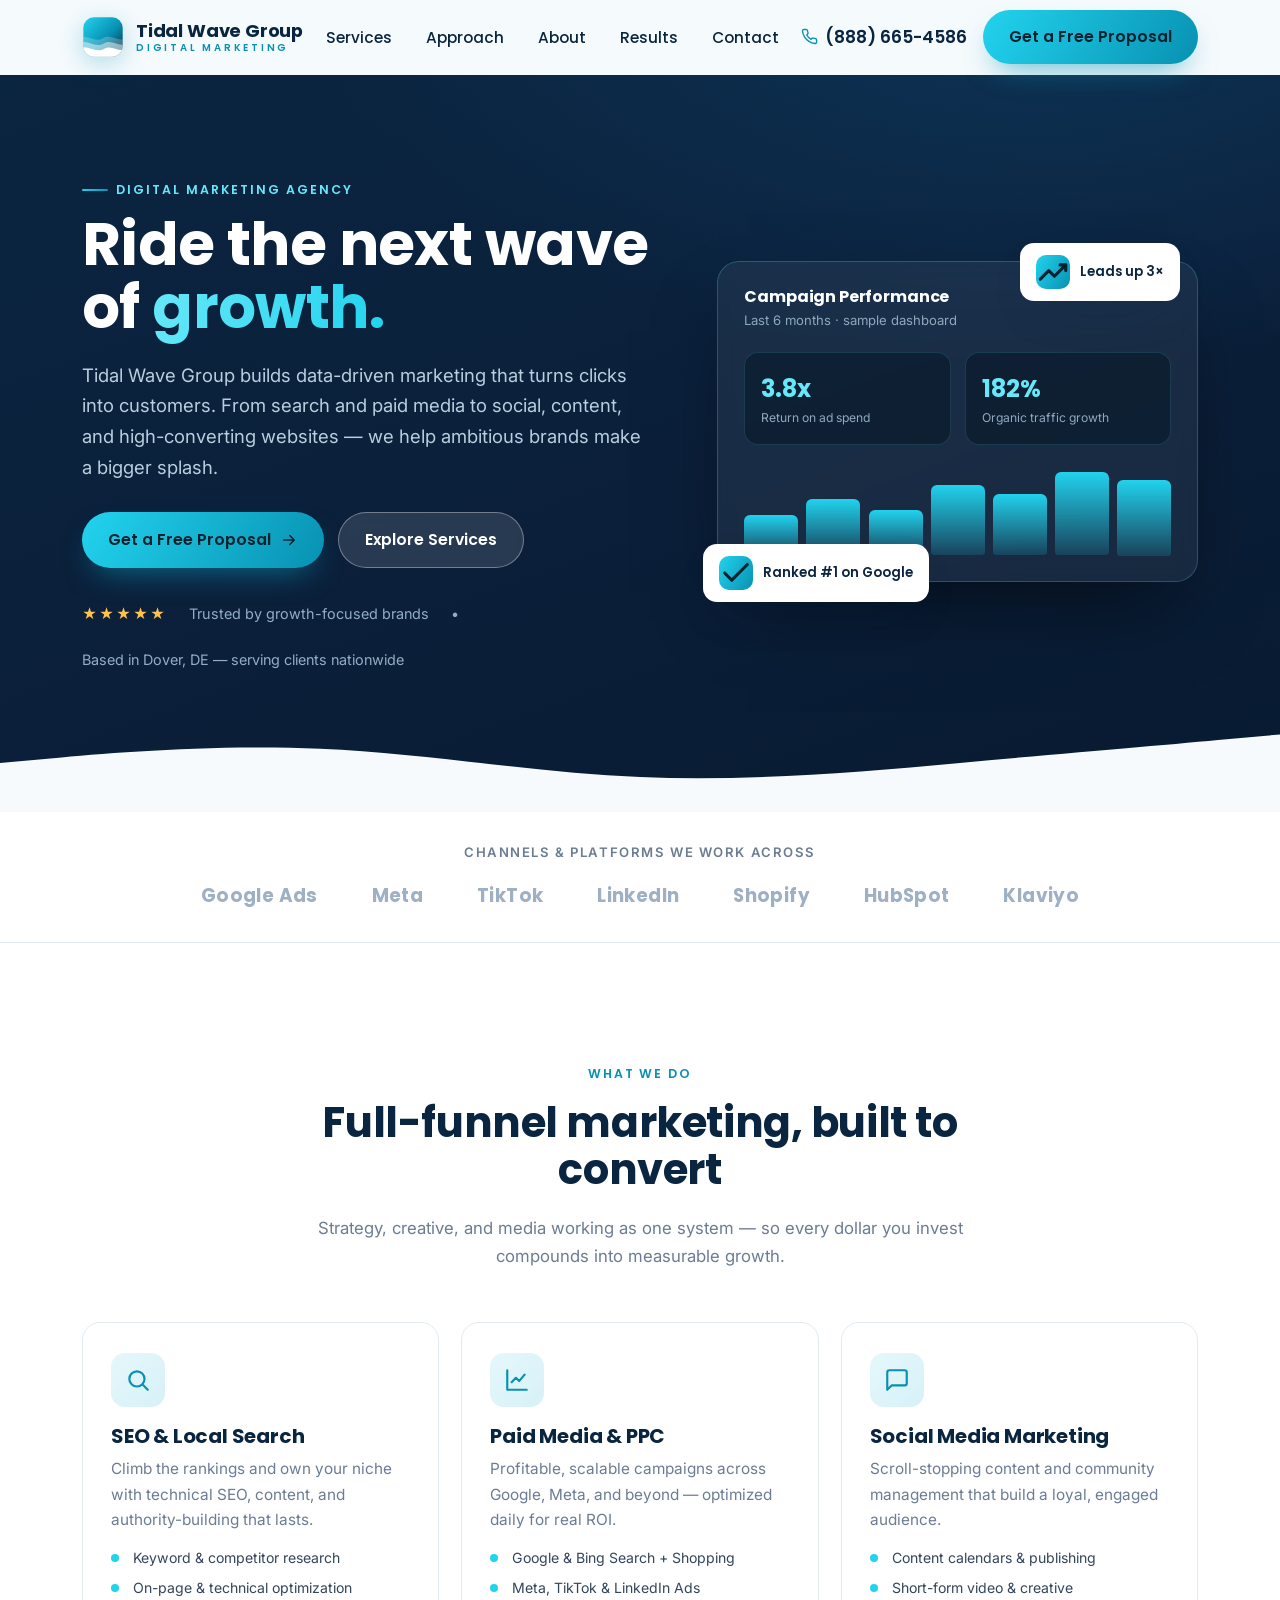
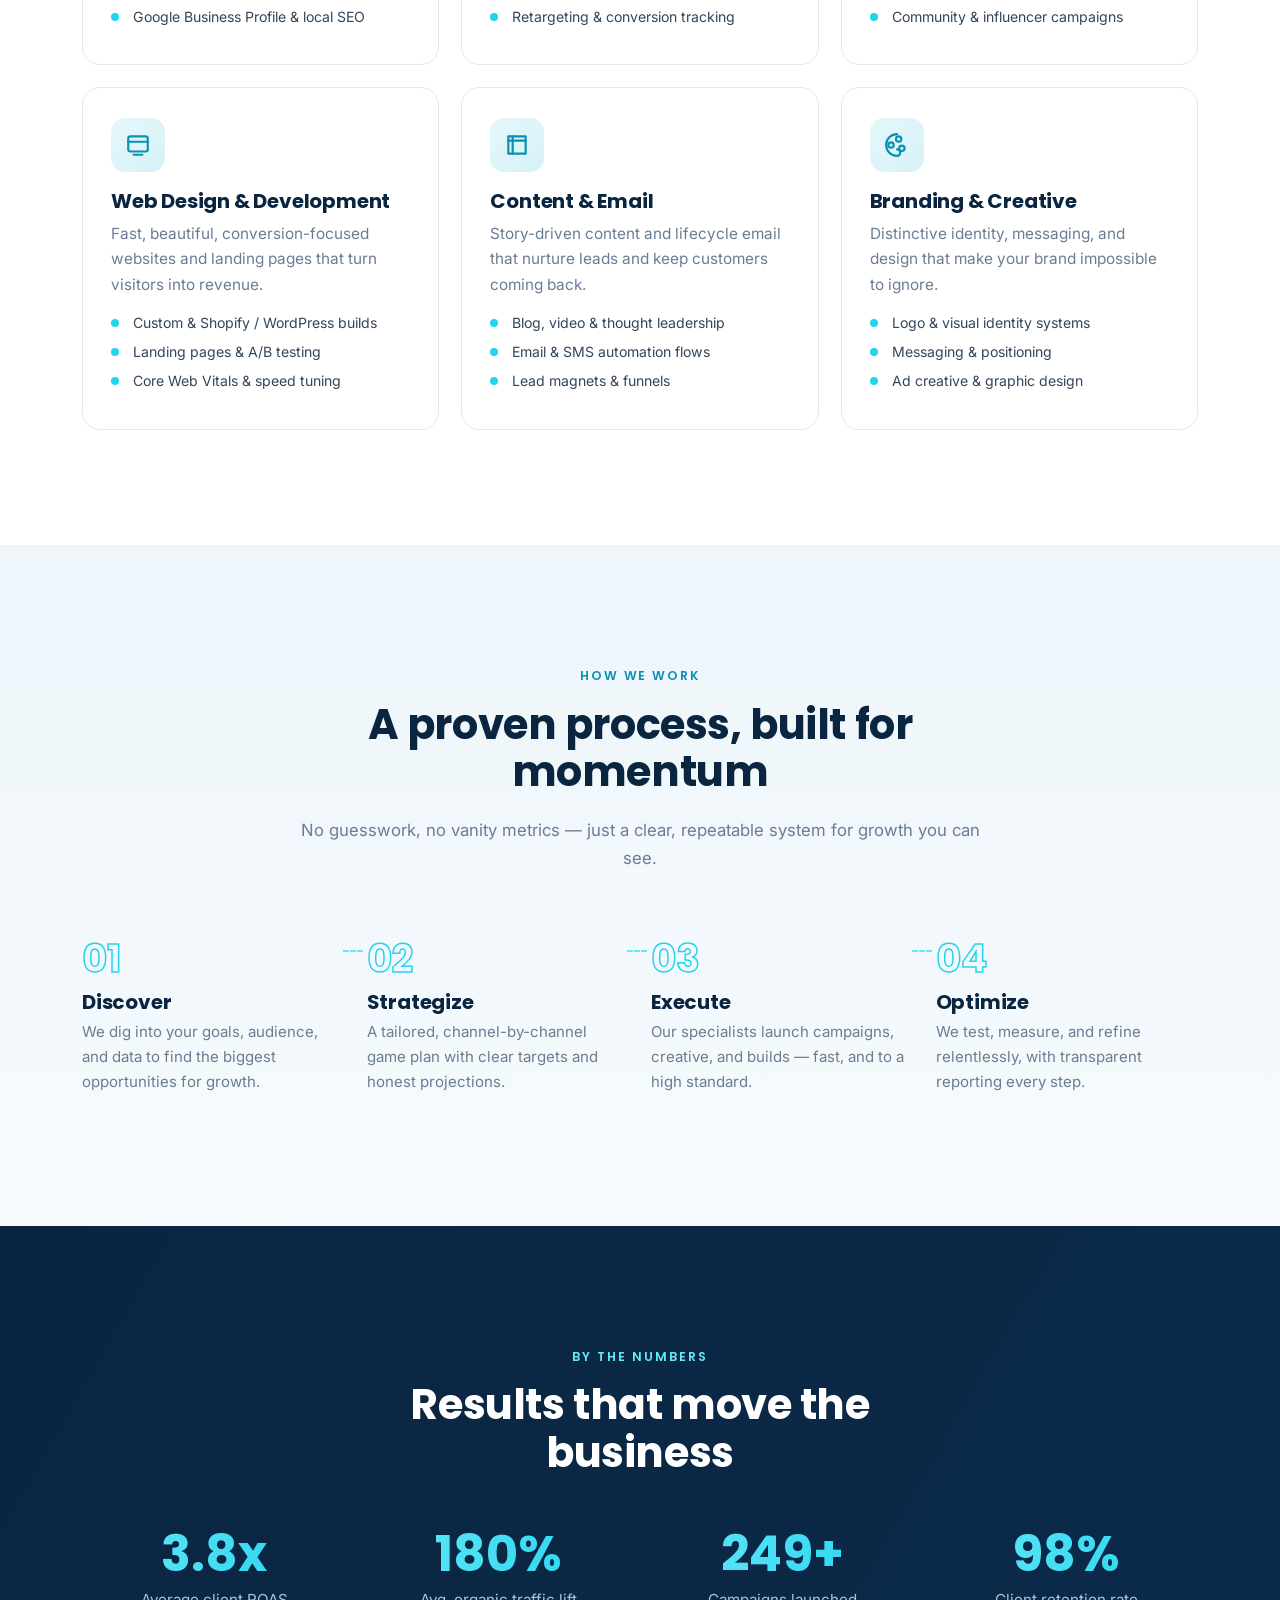
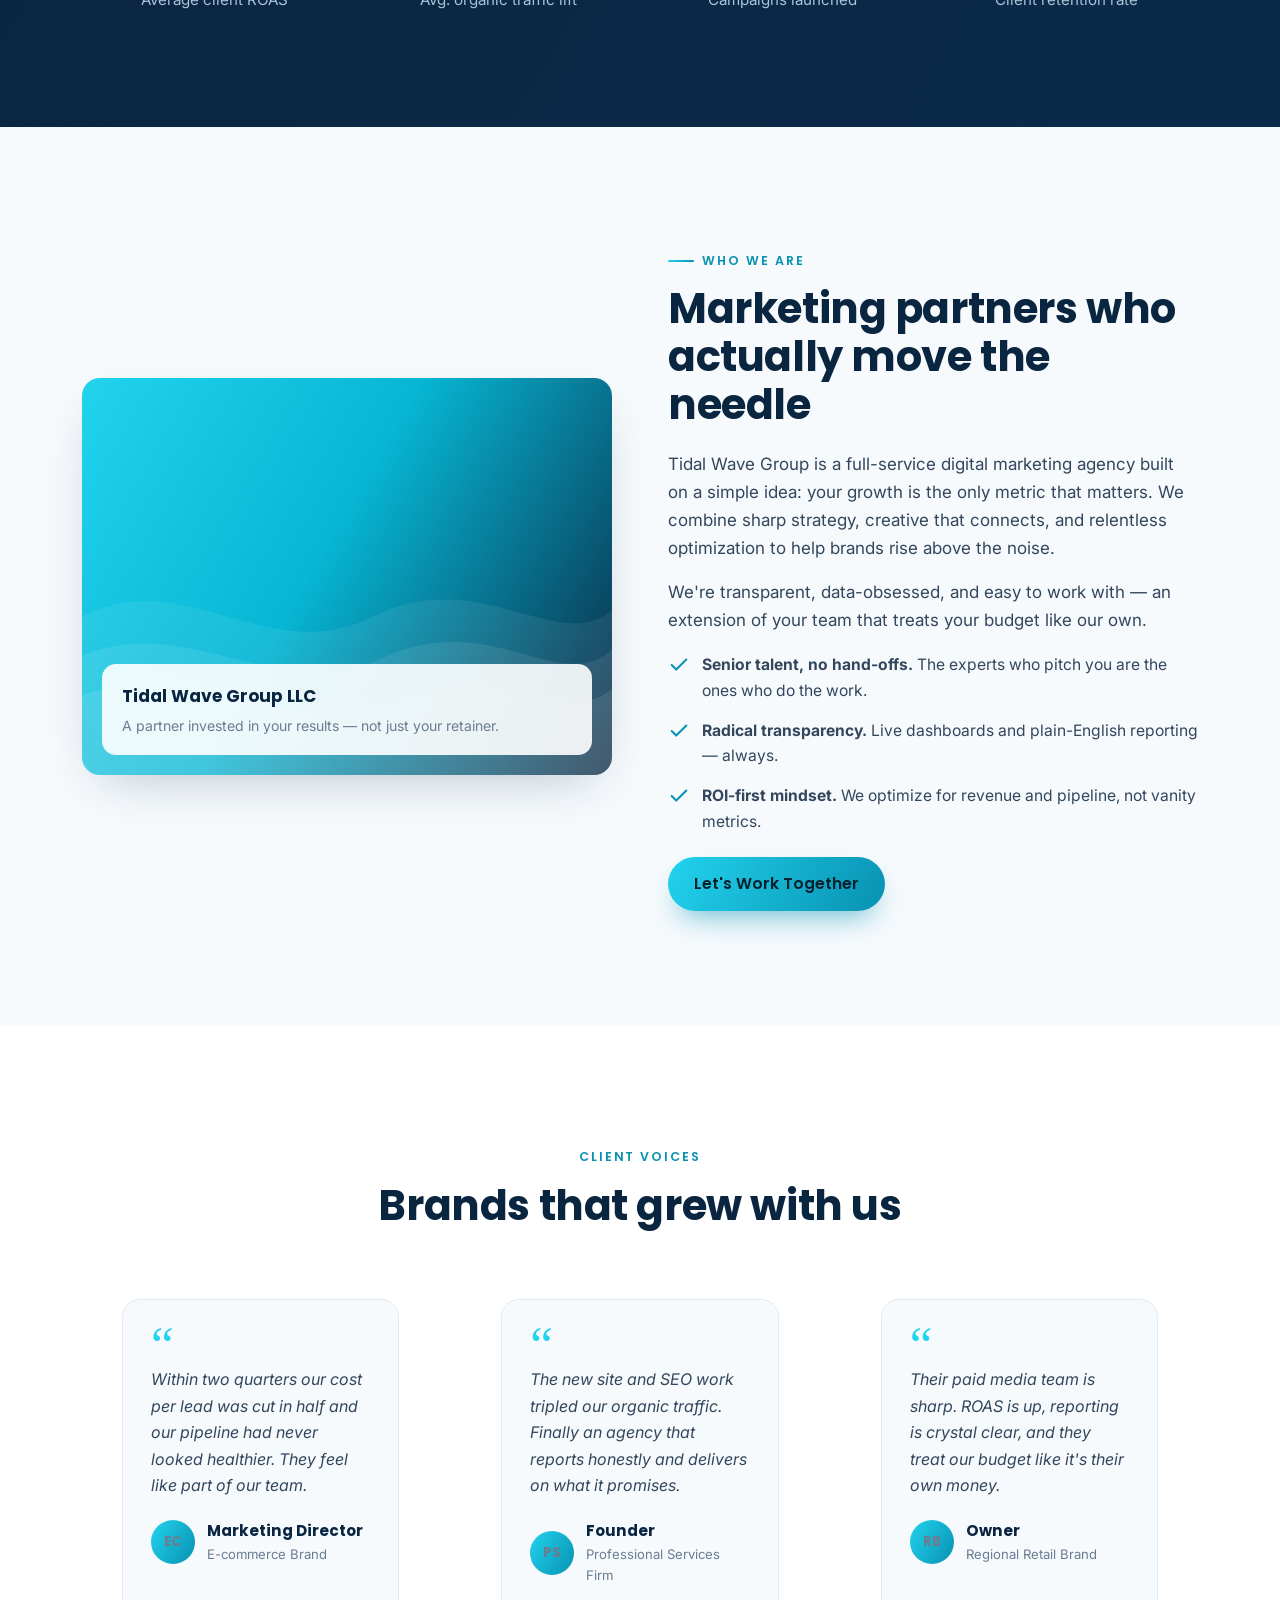
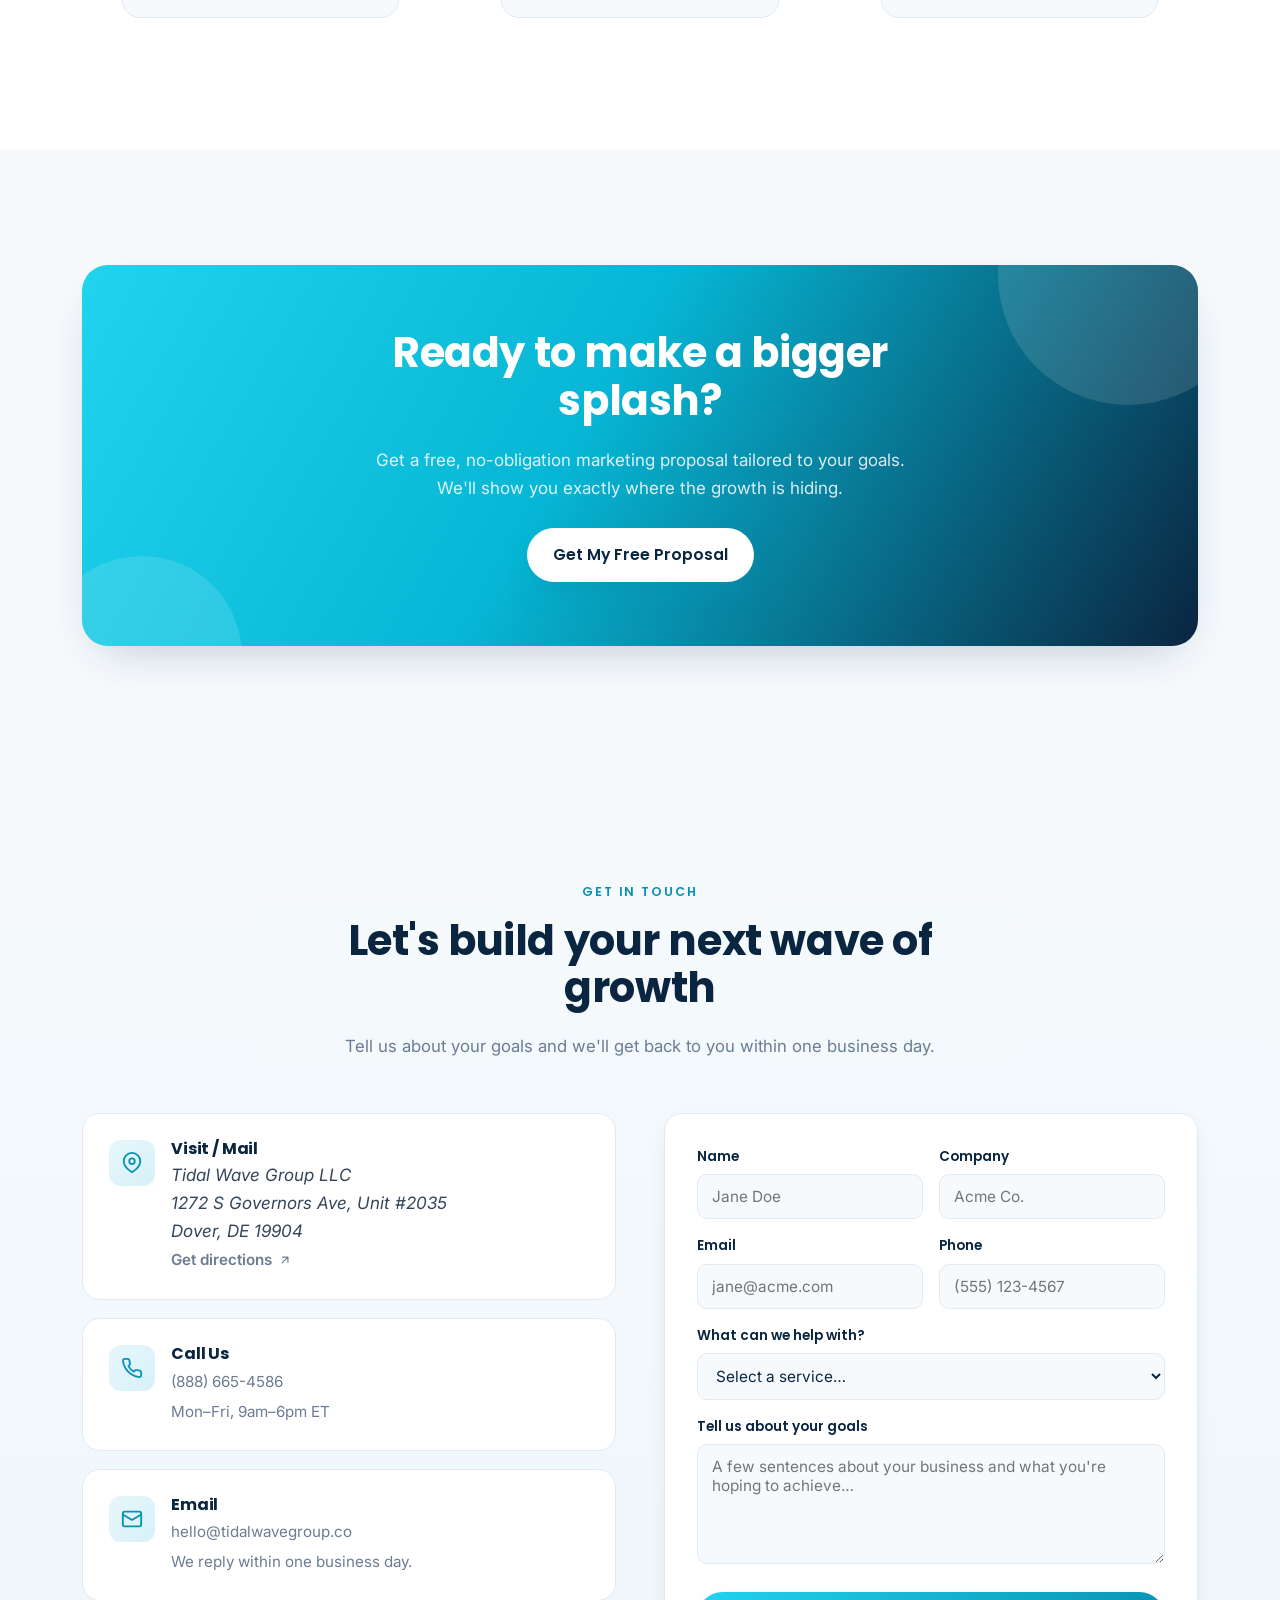
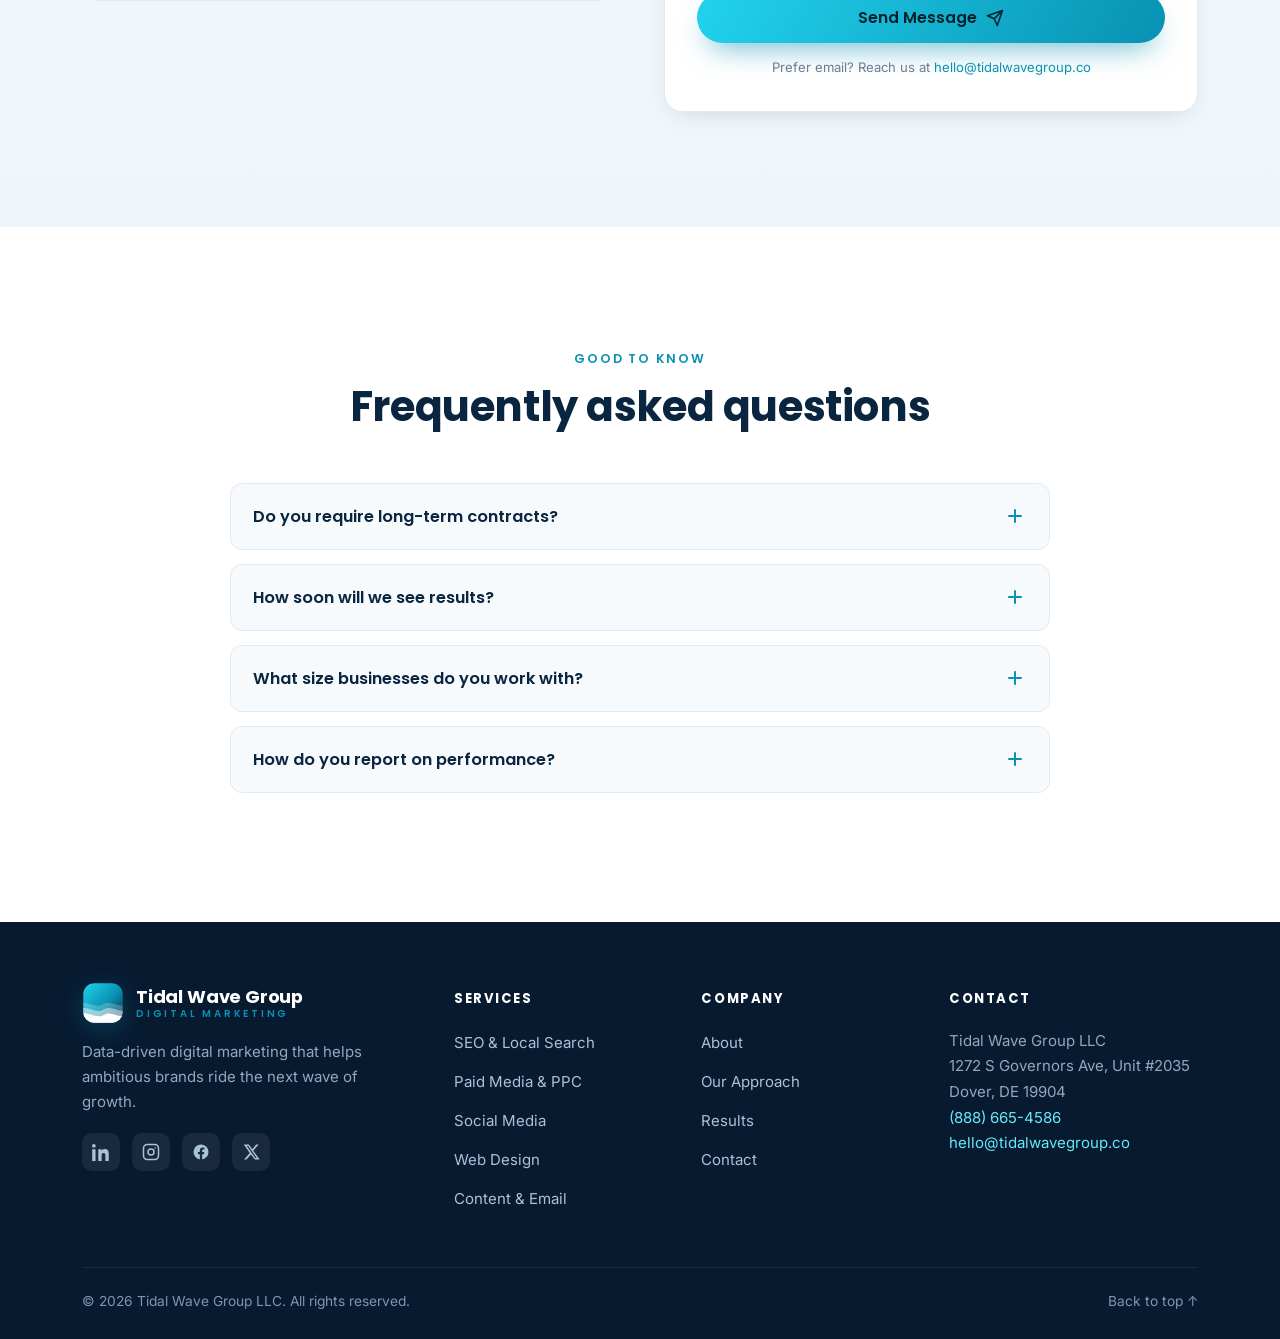
==== index.html @ e63c95da "Add Tidal Wave Group marketing website Responsive single-page site for Tidal Wave Group LLC (tidalwa" ====
<!DOCTYPE html>
<html lang="en">
<head>
  <meta charset="UTF-8" />
  <meta name="viewport" content="width=device-width, initial-scale=1.0" />
  <title>Tidal Wave Group | Digital Marketing Agency</title>
  <meta name="description" content="Tidal Wave Group is a full-service digital marketing agency in Dover, DE. We drive growth with SEO, paid media, social, content, and high-converting web design." />
  <meta name="theme-color" content="#0A2540" />
  <link rel="canonical" href="https://tidalwavegroup.co/" />

  <!-- Open Graph -->
  <meta property="og:type" content="website" />
  <meta property="og:title" content="Tidal Wave Group | Digital Marketing Agency" />
  <meta property="og:description" content="Data-driven marketing that turns clicks into customers. SEO, paid media, social, content & web design." />
  <meta property="og:url" content="https://tidalwavegroup.co/" />
  <meta property="og:site_name" content="Tidal Wave Group" />

  <link rel="icon" type="image/svg+xml" href="assets/img/favicon.svg" />
  <link rel="apple-touch-icon" href="assets/img/logo-mark.svg" />

  <!-- Fonts -->
  <link rel="preconnect" href="https://fonts.googleapis.com" />
  <link rel="preconnect" href="https://fonts.gstatic.com" crossorigin />
  <link href="https://fonts.googleapis.com/css2?family=Inter:wght@400;500;600&family=Poppins:wght@500;600;700&display=swap" rel="stylesheet" />

  <link rel="stylesheet" href="assets/css/styles.css" />

  <!-- Structured data -->
  <script type="application/ld+json">
  {
    "@context": "https://schema.org",
    "@type": "ProfessionalService",
    "name": "Tidal Wave Group LLC",
    "description": "Full-service digital marketing agency specializing in SEO, paid media, social media, content marketing, and web design.",
    "url": "https://tidalwavegroup.co",
    "telephone": "+1-888-665-4586",
    "address": {
      "@type": "PostalAddress",
      "streetAddress": "1272 S Governors Ave, Unit #2035",
      "addressLocality": "Dover",
      "addressRegion": "DE",
      "postalCode": "19904",
      "addressCountry": "US"
    },
    "areaServed": "US"
  }
  </script>
</head>
<body>

  <!-- ===================== HEADER ===================== -->
  <header class="site-header" id="top">
    <div class="container">
      <nav class="nav" id="nav">
        <a class="brand" href="#top" aria-label="Tidal Wave Group home">
          <img class="brand__mark" src="assets/img/logo-mark.svg" alt="" />
          <span class="brand__name">Tidal Wave Group<span>DIGITAL MARKETING</span></span>
        </a>

        <ul class="nav__links">
          <li><a href="#services">Services</a></li>
          <li><a href="#approach">Approach</a></li>
          <li><a href="#about">About</a></li>
          <li><a href="#results">Results</a></li>
          <li><a href="#contact">Contact</a></li>
        </ul>

        <div class="nav__cta">
          <a class="nav__phone" href="tel:+18886654586">
            <svg viewBox="0 0 24 24" fill="none" stroke="currentColor" stroke-width="2" stroke-linecap="round" stroke-linejoin="round"><path d="M22 16.92v3a2 2 0 0 1-2.18 2 19.79 19.79 0 0 1-8.63-3.07 19.5 19.5 0 0 1-6-6 19.79 19.79 0 0 1-3.07-8.67A2 2 0 0 1 4.11 2h3a2 2 0 0 1 2 1.72c.13.96.36 1.9.7 2.81a2 2 0 0 1-.45 2.11L8.09 9.91a16 16 0 0 0 6 6l1.27-1.27a2 2 0 0 1 2.11-.45c.9.34 1.85.57 2.81.7A2 2 0 0 1 22 16.92z"/></svg>
            (888) 665-4586
          </a>
          <a class="btn btn-primary" href="#contact">Get a Free Proposal</a>
        </div>

        <button class="nav__toggle" id="navToggle" aria-label="Toggle menu" aria-expanded="false">
          <span></span><span></span><span></span>
        </button>
      </nav>
    </div>
  </header>

  <!-- ===================== HERO ===================== -->
  <section class="hero">
    <div class="container">
      <div class="hero__inner">
        <div class="hero__copy">
          <span class="eyebrow">Digital Marketing Agency</span>
          <h1>Ride the next wave of <span class="grad-text">growth.</span></h1>
          <p class="lead">
            Tidal Wave Group builds data-driven marketing that turns clicks into customers.
            From search and paid media to social, content, and high-converting websites —
            we help ambitious brands make a bigger splash.
          </p>
          <div class="hero__actions">
            <a class="btn btn-primary" href="#contact">
              Get a Free Proposal
              <svg viewBox="0 0 24 24" fill="none" stroke="currentColor" stroke-width="2" stroke-linecap="round" stroke-linejoin="round"><path d="M5 12h14M13 6l6 6-6 6"/></svg>
            </a>
            <a class="btn btn-light" href="#services">Explore Services</a>
          </div>
          <div class="hero__trust">
            <span class="stars">★★★★★</span>
            <span>Trusted by growth-focused brands</span>
            <span>•</span>
            <span>Based in Dover, DE — serving clients nationwide</span>
          </div>
        </div>

        <div class="hero__visual">
          <div class="hero__card">
            <h4>Campaign Performance</h4>
            <p class="sub">Last 6 months · sample dashboard</p>
            <div class="metric-row">
              <div class="metric"><div class="n" data-count="3.8" data-suffix="x">0x</div><div class="l">Return on ad spend</div></div>
              <div class="metric"><div class="n" data-count="182" data-suffix="%">0%</div><div class="l">Organic traffic growth</div></div>
            </div>
            <div class="bars" aria-hidden="true">
              <span style="height:45%;animation-delay:.05s"></span>
              <span style="height:62%;animation-delay:.12s"></span>
              <span style="height:50%;animation-delay:.19s"></span>
              <span style="height:78%;animation-delay:.26s"></span>
              <span style="height:68%;animation-delay:.33s"></span>
              <span style="height:92%;animation-delay:.4s"></span>
              <span style="height:84%;animation-delay:.47s"></span>
            </div>
          </div>
          <div class="hero__float one">
            <span class="dot"><svg viewBox="0 0 24 24" fill="none" stroke="currentColor" stroke-width="2.2" stroke-linecap="round" stroke-linejoin="round"><path d="M3 17l6-6 4 4 8-8"/><path d="M17 7h4v4"/></svg></span>
            Leads up 3×
          </div>
          <div class="hero__float two">
            <span class="dot"><svg viewBox="0 0 24 24" fill="none" stroke="currentColor" stroke-width="2.2" stroke-linecap="round" stroke-linejoin="round"><path d="M20 6L9 17l-5-5"/></svg></span>
            Ranked #1 on Google
          </div>
        </div>
      </div>
    </div>

    <div class="wave-divider" aria-hidden="true">
      <svg viewBox="0 0 1440 120" preserveAspectRatio="none"><path fill="#F6FAFD" d="M0,64L60,58.7C120,53,240,43,360,48C480,53,600,75,720,80C840,85,960,75,1080,64C1200,53,1320,43,1380,37.3L1440,32L1440,120L0,120Z"></path></svg>
    </div>
  </section>

  <!-- ===================== LOGO STRIP ===================== -->
  <section class="logos">
    <div class="container">
      <p>Channels &amp; platforms we work across</p>
      <div class="logos__row">
        <span>Google Ads</span>
        <span>Meta</span>
        <span>TikTok</span>
        <span>LinkedIn</span>
        <span>Shopify</span>
        <span>HubSpot</span>
        <span>Klaviyo</span>
      </div>
    </div>
  </section>

  <!-- ===================== SERVICES ===================== -->
  <section class="services section-pad" id="services">
    <div class="container">
      <div class="section-head center reveal">
        <span class="eyebrow">What We Do</span>
        <h2>Full-funnel marketing, built to convert</h2>
        <p>Strategy, creative, and media working as one system — so every dollar you invest compounds into measurable growth.</p>
      </div>

      <div class="grid cols-3">
        <!-- SEO -->
        <article class="card reveal">
          <div class="ico"><svg viewBox="0 0 24 24" fill="none" stroke="currentColor" stroke-width="2" stroke-linecap="round" stroke-linejoin="round"><circle cx="11" cy="11" r="7"/><path d="M21 21l-4.3-4.3"/></svg></div>
          <h3>SEO &amp; Local Search</h3>
          <p>Climb the rankings and own your niche with technical SEO, content, and authority-building that lasts.</p>
          <ul><li>Keyword &amp; competitor research</li><li>On-page &amp; technical optimization</li><li>Google Business Profile &amp; local SEO</li></ul>
        </article>

        <!-- Paid Media -->
        <article class="card reveal">
          <div class="ico"><svg viewBox="0 0 24 24" fill="none" stroke="currentColor" stroke-width="2" stroke-linecap="round" stroke-linejoin="round"><path d="M3 3v18h18"/><path d="M7 14l4-4 3 3 5-6"/></svg></div>
          <h3>Paid Media &amp; PPC</h3>
          <p>Profitable, scalable campaigns across Google, Meta, and beyond — optimized daily for real ROI.</p>
          <ul><li>Google &amp; Bing Search + Shopping</li><li>Meta, TikTok &amp; LinkedIn Ads</li><li>Retargeting &amp; conversion tracking</li></ul>
        </article>

        <!-- Social -->
        <article class="card reveal">
          <div class="ico"><svg viewBox="0 0 24 24" fill="none" stroke="currentColor" stroke-width="2" stroke-linecap="round" stroke-linejoin="round"><path d="M21 15a2 2 0 0 1-2 2H7l-4 4V5a2 2 0 0 1 2-2h14a2 2 0 0 1 2 2z"/></svg></div>
          <h3>Social Media Marketing</h3>
          <p>Scroll-stopping content and community management that build a loyal, engaged audience.</p>
          <ul><li>Content calendars &amp; publishing</li><li>Short-form video &amp; creative</li><li>Community &amp; influencer campaigns</li></ul>
        </article>

        <!-- Web -->
        <article class="card reveal">
          <div class="ico"><svg viewBox="0 0 24 24" fill="none" stroke="currentColor" stroke-width="2" stroke-linecap="round" stroke-linejoin="round"><rect x="3" y="4" width="18" height="14" rx="2"/><path d="M3 9h18M8 21h8"/></svg></div>
          <h3>Web Design &amp; Development</h3>
          <p>Fast, beautiful, conversion-focused websites and landing pages that turn visitors into revenue.</p>
          <ul><li>Custom &amp; Shopify / WordPress builds</li><li>Landing pages &amp; A/B testing</li><li>Core Web Vitals &amp; speed tuning</li></ul>
        </article>

        <!-- Content / Email -->
        <article class="card reveal">
          <div class="ico"><svg viewBox="0 0 24 24" fill="none" stroke="currentColor" stroke-width="2" stroke-linecap="round" stroke-linejoin="round"><path d="M4 4h16v16H4z"/><path d="M4 8h16M8 4v16"/></svg></div>
          <h3>Content &amp; Email</h3>
          <p>Story-driven content and lifecycle email that nurture leads and keep customers coming back.</p>
          <ul><li>Blog, video &amp; thought leadership</li><li>Email &amp; SMS automation flows</li><li>Lead magnets &amp; funnels</li></ul>
        </article>

        <!-- Brand -->
        <article class="card reveal">
          <div class="ico"><svg viewBox="0 0 24 24" fill="none" stroke="currentColor" stroke-width="2" stroke-linecap="round" stroke-linejoin="round"><circle cx="13.5" cy="6.5" r="2.5"/><circle cx="6.5" cy="12" r="2.5"/><circle cx="16.5" cy="15" r="2.5"/><path d="M12 2a10 10 0 1 0 0 20 3 3 0 0 0 0-6"/></svg></div>
          <h3>Branding &amp; Creative</h3>
          <p>Distinctive identity, messaging, and design that make your brand impossible to ignore.</p>
          <ul><li>Logo &amp; visual identity systems</li><li>Messaging &amp; positioning</li><li>Ad creative &amp; graphic design</li></ul>
        </article>
      </div>
    </div>
  </section>

  <!-- ===================== APPROACH ===================== -->
  <section class="approach section-pad" id="approach">
    <div class="container">
      <div class="section-head center reveal">
        <span class="eyebrow">How We Work</span>
        <h2>A proven process, built for momentum</h2>
        <p>No guesswork, no vanity metrics — just a clear, repeatable system for growth you can see.</p>
      </div>

      <div class="steps">
        <div class="step reveal">
          <div class="step__num">01</div>
          <h3>Discover</h3>
          <p>We dig into your goals, audience, and data to find the biggest opportunities for growth.</p>
        </div>
        <div class="step reveal">
          <div class="step__num">02</div>
          <h3>Strategize</h3>
          <p>A tailored, channel-by-channel game plan with clear targets and honest projections.</p>
        </div>
        <div class="step reveal">
          <div class="step__num">03</div>
          <h3>Execute</h3>
          <p>Our specialists launch campaigns, creative, and builds — fast, and to a high standard.</p>
        </div>
        <div class="step reveal">
          <div class="step__num">04</div>
          <h3>Optimize</h3>
          <p>We test, measure, and refine relentlessly, with transparent reporting every step.</p>
        </div>
      </div>
    </div>
  </section>

  <!-- ===================== STATS ===================== -->
  <section class="stats section-pad" id="results">
    <div class="container">
      <div class="section-head center reveal" style="max-width:620px">
        <span class="eyebrow" style="color:var(--aqua-soft)">By The Numbers</span>
        <h2 style="color:#fff">Results that move the business</h2>
      </div>
      <div class="stats__grid">
        <div class="stat reveal"><div class="n" data-count="3.8" data-suffix="x">0</div><div class="l">Average client ROAS</div></div>
        <div class="stat reveal"><div class="n" data-count="180" data-suffix="%">0</div><div class="l">Avg. organic traffic lift</div></div>
        <div class="stat reveal"><div class="n" data-count="250" data-suffix="+">0</div><div class="l">Campaigns launched</div></div>
        <div class="stat reveal"><div class="n" data-count="98" data-suffix="%">0</div><div class="l">Client retention rate</div></div>
      </div>
    </div>
  </section>

  <!-- ===================== ABOUT ===================== -->
  <section class="about section-pad" id="about">
    <div class="container">
      <div class="about__grid">
        <div class="about__media reveal" aria-hidden="true">
          <svg class="wavefill" viewBox="0 0 400 300" preserveAspectRatio="none">
            <path fill="#ffffff" d="M0,180 C80,140 140,220 220,180 C300,140 360,210 400,175 L400,300 L0,300 Z" opacity="0.25"/>
            <path fill="#ffffff" d="M0,210 C80,175 150,250 230,210 C310,175 360,240 400,205 L400,300 L0,300 Z" opacity="0.35"/>
            <path fill="#ffffff" d="M0,240 C90,205 150,275 240,240 C320,210 360,265 400,235 L400,300 L0,300 Z" opacity="0.55"/>
          </svg>
          <div class="glass">
            <strong>Tidal Wave Group LLC</strong>
            <p>A partner invested in your results — not just your retainer.</p>
          </div>
        </div>

        <div class="about__copy reveal">
          <span class="eyebrow">Who We Are</span>
          <h2>Marketing partners who actually move the needle</h2>
          <p>Tidal Wave Group is a full-service digital marketing agency built on a simple idea: your growth is the only metric that matters. We combine sharp strategy, creative that connects, and relentless optimization to help brands rise above the noise.</p>
          <p>We're transparent, data-obsessed, and easy to work with — an extension of your team that treats your budget like our own.</p>
          <ul class="checks">
            <li><svg viewBox="0 0 24 24" fill="none" stroke="currentColor" stroke-width="2.2" stroke-linecap="round" stroke-linejoin="round"><path d="M20 6L9 17l-5-5"/></svg><span><b>Senior talent, no hand-offs.</b> The experts who pitch you are the ones who do the work.</span></li>
            <li><svg viewBox="0 0 24 24" fill="none" stroke="currentColor" stroke-width="2.2" stroke-linecap="round" stroke-linejoin="round"><path d="M20 6L9 17l-5-5"/></svg><span><b>Radical transparency.</b> Live dashboards and plain-English reporting — always.</span></li>
            <li><svg viewBox="0 0 24 24" fill="none" stroke="currentColor" stroke-width="2.2" stroke-linecap="round" stroke-linejoin="round"><path d="M20 6L9 17l-5-5"/></svg><span><b>ROI-first mindset.</b> We optimize for revenue and pipeline, not vanity metrics.</span></li>
          </ul>
          <a class="btn btn-primary" href="#contact" style="margin-top:8px">Let's Work Together</a>
        </div>
      </div>
    </div>
  </section>

  <!-- ===================== TESTIMONIALS ===================== -->
  <section class="testimonials section-pad">
    <div class="container">
      <div class="section-head center reveal">
        <span class="eyebrow">Client Voices</span>
        <h2>Brands that grew with us</h2>
      </div>
      <div class="grid cols-3">
        <figure class="quote reveal">
          <div class="mark">&ldquo;</div>
          <p>Within two quarters our cost per lead was cut in half and our pipeline had never looked healthier. They feel like part of our team.</p>
          <figcaption class="who"><span class="avatar">EC</span><span><b>Marketing Director</b><span>E-commerce Brand</span></span></figcaption>
        </figure>
        <figure class="quote reveal">
          <div class="mark">&ldquo;</div>
          <p>The new site and SEO work tripled our organic traffic. Finally an agency that reports honestly and delivers on what it promises.</p>
          <figcaption class="who"><span class="avatar">PS</span><span><b>Founder</b><span>Professional Services Firm</span></span></figcaption>
        </figure>
        <figure class="quote reveal">
          <div class="mark">&ldquo;</div>
          <p>Their paid media team is sharp. ROAS is up, reporting is crystal clear, and they treat our budget like it's their own money.</p>
          <figcaption class="who"><span class="avatar">RB</span><span><b>Owner</b><span>Regional Retail Brand</span></span></figcaption>
        </figure>
      </div>
    </div>
  </section>

  <!-- ===================== CTA BAND ===================== -->
  <section class="section-pad" style="background:var(--bg)">
    <div class="container">
      <div class="cta-band reveal">
        <h2>Ready to make a bigger splash?</h2>
        <p>Get a free, no-obligation marketing proposal tailored to your goals. We'll show you exactly where the growth is hiding.</p>
        <a class="btn btn-primary" href="#contact">Get My Free Proposal</a>
      </div>
    </div>
  </section>

  <!-- ===================== CONTACT ===================== -->
  <section class="contact section-pad" id="contact">
    <div class="container">
      <div class="section-head center reveal">
        <span class="eyebrow">Get In Touch</span>
        <h2>Let's build your next wave of growth</h2>
        <p>Tell us about your goals and we'll get back to you within one business day.</p>
      </div>

      <div class="contact__grid">
        <div class="contact__info reveal">
          <div class="info-card">
            <div class="ico"><svg viewBox="0 0 24 24" fill="none" stroke="currentColor" stroke-width="2" stroke-linecap="round" stroke-linejoin="round"><path d="M21 10c0 7-9 12-9 12s-9-5-9-12a9 9 0 0 1 18 0z"/><circle cx="12" cy="10" r="3"/></svg></div>
            <div>
              <h4>Visit / Mail</h4>
              <address>
                Tidal Wave Group LLC<br>
                1272 S Governors Ave, Unit #2035<br>
                Dover, DE 19904
              </address>
              <a class="map-link" href="https://www.google.com/maps/search/?api=1&query=1272+S+Governors+Ave+Unit+2035+Dover+DE+19904" target="_blank" rel="noopener">
                Get directions
                <svg viewBox="0 0 24 24" fill="none" stroke="currentColor" stroke-width="2" stroke-linecap="round" stroke-linejoin="round" width="14" height="14"><path d="M7 17L17 7M8 7h9v9"/></svg>
              </a>
            </div>
          </div>

          <div class="info-card">
            <div class="ico"><svg viewBox="0 0 24 24" fill="none" stroke="currentColor" stroke-width="2" stroke-linecap="round" stroke-linejoin="round"><path d="M22 16.92v3a2 2 0 0 1-2.18 2 19.79 19.79 0 0 1-8.63-3.07 19.5 19.5 0 0 1-6-6 19.79 19.79 0 0 1-3.07-8.67A2 2 0 0 1 4.11 2h3a2 2 0 0 1 2 1.72c.13.96.36 1.9.7 2.81a2 2 0 0 1-.45 2.11L8.09 9.91a16 16 0 0 0 6 6l1.27-1.27a2 2 0 0 1 2.11-.45c.9.34 1.85.57 2.81.7A2 2 0 0 1 22 16.92z"/></svg></div>
            <div>
              <h4>Call Us</h4>
              <a href="tel:+18886654586">(888) 665-4586</a>
              <p style="margin-top:4px">Mon–Fri, 9am–6pm ET</p>
            </div>
          </div>

          <div class="info-card">
            <div class="ico"><svg viewBox="0 0 24 24" fill="none" stroke="currentColor" stroke-width="2" stroke-linecap="round" stroke-linejoin="round"><rect x="2" y="4" width="20" height="16" rx="2"/><path d="m22 7-10 6L2 7"/></svg></div>
            <div>
              <h4>Email</h4>
              <a href="mailto:hello@tidalwavegroup.co">hello@tidalwavegroup.co</a>
              <p style="margin-top:4px">We reply within one business day.</p>
            </div>
          </div>
        </div>

        <form class="form reveal" id="contactForm" novalidate>
          <div class="row">
            <div class="field">
              <label for="name">Name</label>
              <input type="text" id="name" name="name" placeholder="Jane Doe" required />
            </div>
            <div class="field">
              <label for="company">Company</label>
              <input type="text" id="company" name="company" placeholder="Acme Co." />
            </div>
          </div>
          <div class="row">
            <div class="field">
              <label for="email">Email</label>
              <input type="email" id="email" name="email" placeholder="jane@acme.com" required />
            </div>
            <div class="field">
              <label for="phone">Phone</label>
              <input type="tel" id="phone" name="phone" placeholder="(555) 123-4567" />
            </div>
          </div>
          <div class="field">
            <label for="service">What can we help with?</label>
            <select id="service" name="service">
              <option value="">Select a service…</option>
              <option>SEO &amp; Local Search</option>
              <option>Paid Media &amp; PPC</option>
              <option>Social Media Marketing</option>
              <option>Web Design &amp; Development</option>
              <option>Content &amp; Email</option>
              <option>Branding &amp; Creative</option>
              <option>Not sure yet — let's talk</option>
            </select>
          </div>
          <div class="field">
            <label for="message">Tell us about your goals</label>
            <textarea id="message" name="message" placeholder="A few sentences about your business and what you're hoping to achieve…" required></textarea>
          </div>
          <button type="submit" class="btn btn-primary">
            Send Message
            <svg viewBox="0 0 24 24" fill="none" stroke="currentColor" stroke-width="2" stroke-linecap="round" stroke-linejoin="round"><path d="M22 2L11 13M22 2l-7 20-4-9-9-4 20-7z"/></svg>
          </button>
          <p class="form__note">Prefer email? Reach us at <a href="mailto:hello@tidalwavegroup.co">hello@tidalwavegroup.co</a></p>
          <div class="form__status" id="formStatus" role="status" aria-live="polite"></div>
        </form>
      </div>
    </div>
  </section>

  <!-- ===================== FAQ ===================== -->
  <section class="faq section-pad">
    <div class="container">
      <div class="section-head center reveal">
        <span class="eyebrow">Good To Know</span>
        <h2>Frequently asked questions</h2>
      </div>
      <div class="faq__list">
        <div class="faq__item reveal">
          <button class="faq__q">Do you require long-term contracts? <span class="plus"></span></button>
          <div class="faq__a"><p>We offer flexible month-to-month engagements as well as project-based work. We'd rather earn your business every month than lock you in — most clients stay because of the results, not the paperwork.</p></div>
        </div>
        <div class="faq__item reveal">
          <button class="faq__q">How soon will we see results? <span class="plus"></span></button>
          <div class="faq__a"><p>Paid media can drive leads within days, while SEO and content compound over 3–6 months. In your proposal we'll set clear, honest expectations for each channel and timeline.</p></div>
        </div>
        <div class="faq__item reveal">
          <button class="faq__q">What size businesses do you work with? <span class="plus"></span></button>
          <div class="faq__a"><p>From ambitious startups to established local and national brands. If you're serious about growth and ready to invest, we'd love to talk.</p></div>
        </div>
        <div class="faq__item reveal">
          <button class="faq__q">How do you report on performance? <span class="plus"></span></button>
          <div class="faq__a"><p>You get a live dashboard plus a clear monthly summary in plain English — what we did, what it drove, and what's next. No jargon, no hiding behind vanity metrics.</p></div>
        </div>
      </div>
    </div>
  </section>

  <!-- ===================== FOOTER ===================== -->
  <footer class="footer">
    <div class="container">
      <div class="footer__grid">
        <div>
          <a class="brand" href="#top" style="margin-bottom:16px">
            <img class="brand__mark" src="assets/img/logo-mark.svg" alt="" />
            <span class="brand__name" style="color:#fff">Tidal Wave Group<span>DIGITAL MARKETING</span></span>
          </a>
          <p>Data-driven digital marketing that helps ambitious brands ride the next wave of growth.</p>
          <div class="socials">
            <a href="#" aria-label="LinkedIn"><svg viewBox="0 0 24 24" fill="currentColor"><path d="M4.98 3.5A2.5 2.5 0 1 1 0 3.5a2.5 2.5 0 0 1 4.98 0zM.24 8.25h4.48V24H.24zM8.34 8.25h4.3v2.15h.06c.6-1.13 2.06-2.32 4.24-2.32 4.54 0 5.38 2.99 5.38 6.87V24h-4.48v-6.98c0-1.66-.03-3.8-2.32-3.8-2.32 0-2.68 1.82-2.68 3.68V24H8.34z"/></svg></a>
            <a href="#" aria-label="Instagram"><svg viewBox="0 0 24 24" fill="none" stroke="currentColor" stroke-width="2"><rect x="2" y="2" width="20" height="20" rx="5"/><circle cx="12" cy="12" r="4"/><circle cx="17.5" cy="6.5" r="1" fill="currentColor" stroke="none"/></svg></a>
            <a href="#" aria-label="Facebook"><svg viewBox="0 0 24 24" fill="currentColor"><path d="M22 12a10 10 0 1 0-11.56 9.88v-6.99H7.9V12h2.54V9.8c0-2.5 1.49-3.89 3.77-3.89 1.09 0 2.24.2 2.24.2v2.46h-1.26c-1.24 0-1.63.77-1.63 1.56V12h2.78l-.44 2.89h-2.34v6.99A10 10 0 0 0 22 12z"/></svg></a>
            <a href="#" aria-label="X"><svg viewBox="0 0 24 24" fill="currentColor"><path d="M18.9 2h3.3l-7.2 8.24L23.7 22h-6.6l-5.18-6.77L5.98 22H2.66l7.7-8.8L2.3 2h6.77l4.68 6.19zM17.74 20h1.83L8.34 3.9H6.38z"/></svg></a>
          </div>
        </div>
        <div>
          <h5>Services</h5>
          <ul>
            <li><a href="#services">SEO &amp; Local Search</a></li>
            <li><a href="#services">Paid Media &amp; PPC</a></li>
            <li><a href="#services">Social Media</a></li>
            <li><a href="#services">Web Design</a></li>
            <li><a href="#services">Content &amp; Email</a></li>
          </ul>
        </div>
        <div>
          <h5>Company</h5>
          <ul>
            <li><a href="#about">About</a></li>
            <li><a href="#approach">Our Approach</a></li>
            <li><a href="#results">Results</a></li>
            <li><a href="#contact">Contact</a></li>
          </ul>
        </div>
        <div>
          <h5>Contact</h5>
          <address>
            Tidal Wave Group LLC<br>
            1272 S Governors Ave, Unit #2035<br>
            Dover, DE 19904<br>
            <a href="tel:+18886654586">(888) 665-4586</a><br>
            <a href="mailto:hello@tidalwavegroup.co">hello@tidalwavegroup.co</a>
          </address>
        </div>
      </div>
      <div class="footer__bottom">
        <span>© <span id="year">2026</span> Tidal Wave Group LLC. All rights reserved.</span>
        <span><a href="#top">Back to top ↑</a></span>
      </div>
    </div>
  </footer>

  <script src="assets/js/main.js"></script>
</body>
</html>
---- assets/css/styles.css ----
/* =========================================================
   Tidal Wave Group — Digital Marketing Agency
   Stylesheet
   ========================================================= */

:root {
  /* Brand palette */
  --navy:      #0A2540;
  --navy-2:    #0B1F3A;
  --deep:      #071A30;
  --cyan:      #0891B2;
  --cyan-500:  #06B6D4;
  --aqua:      #22D3EE;
  --aqua-soft: #67E8F9;
  --foam:      #E6F7FB;

  --ink:       #0A2540;
  --body:      #33465C;
  --muted:     #6B7C93;
  --line:      #E1EAF2;
  --bg:        #F6FAFD;
  --bg-2:      #EEF6FB;
  --white:     #FFFFFF;

  --grad: linear-gradient(120deg, #22D3EE 0%, #06B6D4 45%, #0A2540 100%);
  --grad-cta: linear-gradient(120deg, #22D3EE 0%, #0891B2 100%);

  --radius: 18px;
  --radius-sm: 12px;
  --shadow: 0 18px 50px -20px rgba(10, 37, 64, 0.28);
  --shadow-sm: 0 8px 24px -12px rgba(10, 37, 64, 0.22);

  --font-head: "Poppins", "Segoe UI", system-ui, -apple-system, sans-serif;
  --font-body: "Inter", "Segoe UI", system-ui, -apple-system, sans-serif;

  --maxw: 1160px;
}

/* ---------- Reset / base ---------- */
* { box-sizing: border-box; }
html { scroll-behavior: smooth; -webkit-text-size-adjust: 100%; }
body {
  margin: 0;
  font-family: var(--font-body);
  color: var(--body);
  background: var(--bg);
  line-height: 1.65;
  font-size: 17px;
  overflow-x: hidden;
}
img, svg { max-width: 100%; display: block; }
a { color: var(--cyan); text-decoration: none; }
h1, h2, h3, h4 {
  font-family: var(--font-head);
  color: var(--ink);
  line-height: 1.15;
  margin: 0 0 .5em;
  font-weight: 700;
  letter-spacing: -0.01em;
}
h2 { font-size: clamp(1.7rem, 3.4vw, 2.6rem); }
h3 { font-size: 1.25rem; }
p { margin: 0 0 1rem; }
ul { margin: 0; padding: 0; }

.container {
  width: 100%;
  max-width: var(--maxw);
  margin-inline: auto;
  padding-inline: 22px;
}

section { position: relative; }
.section-pad { padding-block: clamp(64px, 9vw, 120px); }

.eyebrow {
  display: inline-flex;
  align-items: center;
  gap: 8px;
  font-family: var(--font-head);
  font-weight: 600;
  font-size: .78rem;
  letter-spacing: .16em;
  text-transform: uppercase;
  color: var(--cyan);
  margin-bottom: 14px;
}
.eyebrow::before {
  content: "";
  width: 26px; height: 2px;
  background: var(--grad-cta);
  border-radius: 2px;
}

.section-head { max-width: 680px; margin-bottom: 52px; }
.section-head.center { margin-inline: auto; text-align: center; }
.section-head.center .eyebrow::before { display: none; }
.section-head p { color: var(--muted); font-size: 1.05rem; }

/* ---------- Buttons ---------- */
.btn {
  --bg: var(--grad-cta);
  display: inline-flex;
  align-items: center;
  gap: 9px;
  font-family: var(--font-head);
  font-weight: 600;
  font-size: .98rem;
  padding: 14px 26px;
  border-radius: 999px;
  border: 0;
  cursor: pointer;
  transition: transform .18s ease, box-shadow .18s ease, background .2s ease, color .2s ease;
  white-space: nowrap;
}
.btn-primary {
  background: var(--grad-cta);
  color: #04222E;
  box-shadow: 0 14px 30px -12px rgba(8, 145, 178, .7);
}
.btn-primary:hover { transform: translateY(-2px); box-shadow: 0 20px 38px -12px rgba(8, 145, 178, .8); }
.btn-ghost {
  background: transparent;
  color: var(--ink);
  border: 1.5px solid var(--line);
}
.btn-ghost:hover { border-color: var(--cyan-500); color: var(--cyan); transform: translateY(-2px); }
.btn-light {
  background: rgba(255,255,255,.12);
  color: #fff;
  border: 1.5px solid rgba(255,255,255,.35);
  backdrop-filter: blur(4px);
}
.btn-light:hover { background: rgba(255,255,255,.2); transform: translateY(-2px); }
.btn svg { width: 18px; height: 18px; }

/* ---------- Header / Nav ---------- */
.site-header {
  position: sticky;
  top: 0;
  z-index: 60;
  background: rgba(246, 250, 253, .82);
  backdrop-filter: saturate(160%) blur(14px);
  border-bottom: 1px solid transparent;
  transition: border-color .3s ease, box-shadow .3s ease, background .3s ease;
}
.site-header.scrolled {
  border-bottom-color: var(--line);
  box-shadow: 0 6px 24px -18px rgba(10,37,64,.5);
}
.nav {
  display: flex;
  align-items: center;
  justify-content: space-between;
  height: 74px;
}
.brand { display: inline-flex; align-items: center; gap: 12px; }
.brand__mark { width: 42px; height: 42px; filter: drop-shadow(0 6px 12px rgba(8,145,178,.3)); }
.brand__name {
  font-family: var(--font-head);
  font-weight: 700;
  font-size: 1.12rem;
  color: var(--ink);
  letter-spacing: -0.01em;
  line-height: 1;
}
.brand__name span { display: block; font-size: .62rem; font-weight: 600; letter-spacing: .28em; color: var(--cyan); margin-top: 3px; }

.nav__links {
  display: flex;
  align-items: center;
  gap: 34px;
  list-style: none;
}
.nav__links a {
  font-family: var(--font-head);
  font-weight: 500;
  font-size: .96rem;
  color: var(--ink);
  position: relative;
  padding: 6px 0;
}
.nav__links a::after {
  content: "";
  position: absolute; left: 0; bottom: 0;
  width: 0; height: 2px; border-radius: 2px;
  background: var(--grad-cta);
  transition: width .22s ease;
}
.nav__links a:hover { color: var(--cyan); }
.nav__links a:hover::after { width: 100%; }

.nav__cta { display: flex; align-items: center; gap: 16px; }
.nav__phone {
  font-family: var(--font-head);
  font-weight: 600;
  color: var(--ink);
  display: inline-flex;
  align-items: center;
  gap: 7px;
}
.nav__phone:hover { color: var(--cyan); }
.nav__phone svg { width: 17px; height: 17px; color: var(--cyan); }

.nav__toggle {
  display: none;
  flex-direction: column;
  gap: 5px;
  background: none; border: 0; cursor: pointer;
  padding: 8px;
}
.nav__toggle span { width: 24px; height: 2px; background: var(--ink); border-radius: 2px; transition: .25s; }
.nav__toggle.open span:nth-child(1) { transform: translateY(7px) rotate(45deg); }
.nav__toggle.open span:nth-child(2) { opacity: 0; }
.nav__toggle.open span:nth-child(3) { transform: translateY(-7px) rotate(-45deg); }

/* ---------- Hero ---------- */
.hero {
  position: relative;
  background: radial-gradient(1200px 600px at 80% -10%, #0E3355 0%, transparent 60%),
              linear-gradient(160deg, #0A2540 0%, #0B1F3A 55%, #071A30 100%);
  color: #E8F2F8;
  overflow: hidden;
  padding-top: clamp(56px, 8vw, 96px);
}
.hero__inner {
  display: grid;
  grid-template-columns: 1.1fr .9fr;
  gap: 48px;
  align-items: center;
  position: relative;
  z-index: 2;
  padding-bottom: 140px;
}
.hero h1 {
  color: #fff;
  font-size: clamp(2.3rem, 5vw, 3.7rem);
  line-height: 1.06;
  margin-bottom: 20px;
}
.hero h1 .grad-text {
  background: linear-gradient(100deg, #67E8F9, #22D3EE);
  -webkit-background-clip: text; background-clip: text; color: transparent;
}
.hero p.lead {
  font-size: 1.16rem;
  color: #B9CEDE;
  max-width: 560px;
  margin-bottom: 30px;
}
.hero .eyebrow { color: var(--aqua-soft); }
.hero__actions { display: flex; flex-wrap: wrap; gap: 14px; margin-bottom: 34px; }
.hero__trust { display: flex; align-items: center; gap: 22px; flex-wrap: wrap; color: #93AEC2; font-size: .9rem; }
.hero__trust .stars { color: #FFC24B; letter-spacing: 2px; }

/* Hero visual card */
.hero__visual { position: relative; }
.hero__card {
  background: rgba(255,255,255,.06);
  border: 1px solid rgba(103,232,249,.22);
  border-radius: 22px;
  padding: 26px;
  backdrop-filter: blur(8px);
  box-shadow: 0 40px 80px -30px rgba(0,0,0,.6);
}
.hero__card h4 { color: #fff; font-size: 1rem; margin-bottom: 4px; }
.hero__card .sub { color: #8FA9BD; font-size: .82rem; margin-bottom: 20px; }
.metric-row { display: grid; grid-template-columns: 1fr 1fr; gap: 14px; margin-bottom: 20px; }
.metric {
  background: rgba(4, 20, 34, .5);
  border: 1px solid rgba(103,232,249,.14);
  border-radius: 14px;
  padding: 16px;
}
.metric .n { font-family: var(--font-head); font-weight: 700; font-size: 1.5rem; color: var(--aqua-soft); }
.metric .l { font-size: .76rem; color: #90A9BD; }
.bars { display: flex; align-items: flex-end; gap: 8px; height: 90px; }
.bars span {
  flex: 1;
  background: linear-gradient(180deg, var(--aqua), rgba(34,211,238,.15));
  border-radius: 6px 6px 3px 3px;
  transform-origin: bottom;
  animation: growbar 1.1s cubic-bezier(.2,.8,.2,1) both;
}
@keyframes growbar { from { transform: scaleY(.1); opacity: .3; } to { transform: scaleY(1); opacity: 1; } }

.hero__float {
  position: absolute;
  background: #fff;
  color: var(--ink);
  border-radius: 14px;
  padding: 12px 16px;
  box-shadow: var(--shadow);
  font-family: var(--font-head);
  font-weight: 600;
  font-size: .82rem;
  display: flex; align-items: center; gap: 10px;
}
.hero__float .dot { width: 34px; height: 34px; border-radius: 10px; background: var(--grad-cta); display: grid; place-items: center; color:#04222E; }
.hero__float.one { top: -18px; right: 18px; animation: floaty 5s ease-in-out infinite; }
.hero__float.two { bottom: -20px; left: -14px; animation: floaty 6s ease-in-out infinite .4s; }
@keyframes floaty { 0%,100% { transform: translateY(0); } 50% { transform: translateY(-10px); } }

/* Wave divider */
.wave-divider { position: absolute; left: 0; right: 0; bottom: -1px; line-height: 0; z-index: 1; }
.wave-divider svg { width: 100%; height: auto; }

/* ---------- Logo strip ---------- */
.logos { background: var(--white); border-bottom: 1px solid var(--line); }
.logos .container { padding-block: 30px; }
.logos p { text-align: center; color: var(--muted); font-size: .82rem; letter-spacing: .12em; text-transform: uppercase; margin-bottom: 18px; font-weight: 600; }
.logos__row { display: flex; flex-wrap: wrap; justify-content: center; gap: 26px 54px; align-items: center; }
.logos__row span {
  font-family: var(--font-head);
  font-weight: 700;
  font-size: 1.15rem;
  color: #9DB0C4;
  letter-spacing: .02em;
  transition: color .2s ease;
}
.logos__row span:hover { color: var(--navy); }

/* ---------- Services ---------- */
.services { background: var(--white); }
.grid { display: grid; gap: 22px; }
.grid.cols-3 { grid-template-columns: repeat(3, 1fr); }
.grid.cols-4 { grid-template-columns: repeat(4, 1fr); }
.grid.cols-2 { grid-template-columns: repeat(2, 1fr); }

.card {
  background: var(--white);
  border: 1px solid var(--line);
  border-radius: var(--radius);
  padding: 30px 28px;
  transition: transform .22s ease, box-shadow .22s ease, border-color .22s ease;
  position: relative;
  overflow: hidden;
}
.card::after {
  content: "";
  position: absolute; inset: 0 0 auto 0; height: 3px;
  background: var(--grad-cta);
  transform: scaleX(0); transform-origin: left;
  transition: transform .3s ease;
}
.card:hover { transform: translateY(-6px); box-shadow: var(--shadow); border-color: transparent; }
.card:hover::after { transform: scaleX(1); }
.card .ico {
  width: 54px; height: 54px; border-radius: 14px;
  background: linear-gradient(135deg, var(--foam), #D6F1F8);
  display: grid; place-items: center;
  margin-bottom: 18px;
  color: var(--cyan);
}
.card .ico svg { width: 26px; height: 26px; }
.card h3 { margin-bottom: 8px; }
.card p { color: var(--muted); font-size: .96rem; margin-bottom: 14px; }
.card ul { list-style: none; }
.card ul li { font-size: .88rem; color: var(--body); padding-left: 22px; position: relative; margin-bottom: 6px; }
.card ul li::before {
  content: ""; position: absolute; left: 0; top: 8px;
  width: 8px; height: 8px; border-radius: 50%;
  background: var(--aqua);
}

/* ---------- Approach ---------- */
.approach { background: linear-gradient(180deg, var(--bg-2), var(--bg)); }
.steps { display: grid; grid-template-columns: repeat(4, 1fr); gap: 22px; counter-reset: step; }
.step { position: relative; padding-top: 16px; }
.step__num {
  font-family: var(--font-head); font-weight: 700; font-size: 2.4rem;
  color: transparent;
  -webkit-text-stroke: 1.5px var(--aqua);
  line-height: 1; margin-bottom: 12px;
}
.step h3 { margin-bottom: 6px; }
.step p { color: var(--muted); font-size: .94rem; }
.step:not(:last-child)::after {
  content: "";
  position: absolute; top: 26px; right: -18px;
  width: 20px; height: 20px;
  border-top: 2px dashed var(--aqua-soft);
}

/* ---------- Stats ---------- */
.stats {
  background: linear-gradient(120deg, #0A2540, #0B2A4A);
  color: #fff;
}
.stats__grid { display: grid; grid-template-columns: repeat(4, 1fr); gap: 20px; text-align: center; }
.stat .n {
  font-family: var(--font-head); font-weight: 700;
  font-size: clamp(2.2rem, 4vw, 3.1rem);
  background: linear-gradient(100deg, #67E8F9, #22D3EE);
  -webkit-background-clip: text; background-clip: text; color: transparent;
  line-height: 1;
}
.stat .l { color: #A9C2D6; font-size: .95rem; margin-top: 8px; }

/* ---------- About ---------- */
.about__grid { display: grid; grid-template-columns: 1fr 1fr; gap: 56px; align-items: center; }
.about__media {
  position: relative;
  border-radius: var(--radius);
  background: var(--grad);
  aspect-ratio: 4/3;
  overflow: hidden;
  box-shadow: var(--shadow);
}
.about__media .glass {
  position: absolute; inset: auto 20px 20px 20px;
  background: rgba(255,255,255,.9);
  border-radius: 14px; padding: 18px 20px;
  backdrop-filter: blur(6px);
}
.about__media .glass strong { color: var(--ink); font-family: var(--font-head); }
.about__media .glass p { margin: 4px 0 0; font-size: .88rem; color: var(--muted); }
.about__media .wavefill { position: absolute; inset: 0; opacity: .3; }
.checks { list-style: none; margin-top: 18px; }
.checks li { display: flex; gap: 12px; align-items: flex-start; margin-bottom: 14px; font-size: .98rem; color: var(--body); }
.checks li svg { width: 22px; height: 22px; color: var(--cyan); flex: none; margin-top: 2px; }

/* ---------- Testimonials ---------- */
.testimonials { background: var(--white); }
.quote {
  background: var(--bg);
  border: 1px solid var(--line);
  border-radius: var(--radius);
  padding: 30px 28px;
  position: relative;
}
.quote .mark { font-family: Georgia, serif; font-size: 3.2rem; line-height: .6; color: var(--aqua); }
.quote p { color: var(--body); font-size: 1rem; font-style: italic; margin: 6px 0 20px; }
.quote .who { display: flex; align-items: center; gap: 12px; }
.quote .avatar {
  width: 44px; height: 44px; border-radius: 50%;
  background: var(--grad-cta); color: #04222E;
  display: grid; place-items: center; font-family: var(--font-head); font-weight: 700;
}
.quote .who b { display: block; color: var(--ink); font-family: var(--font-head); font-size: .95rem; }
.quote .who span { color: var(--muted); font-size: .82rem; }

/* ---------- CTA band ---------- */
.cta-band {
  background: var(--grad);
  color: #fff;
  border-radius: 26px;
  padding: clamp(38px, 6vw, 64px);
  text-align: center;
  position: relative;
  overflow: hidden;
  box-shadow: var(--shadow);
}
.cta-band h2 { color: #fff; max-width: 640px; margin-inline: auto; }
.cta-band p { color: rgba(255,255,255,.85); max-width: 560px; margin: 0 auto 26px; }
.cta-band .btn-primary { background: #fff; color: var(--navy); }
.cta-band .btn-primary:hover { background: #EAFBFF; }
.cta-band::before,
.cta-band::after {
  content: ""; position: absolute; border-radius: 50%;
  background: rgba(255,255,255,.12);
}
.cta-band::before { width: 260px; height: 260px; top: -120px; right: -60px; }
.cta-band::after { width: 200px; height: 200px; bottom: -110px; left: -40px; }
.cta-band > * { position: relative; z-index: 1; }

/* ---------- Contact ---------- */
.contact { background: linear-gradient(180deg, var(--bg), var(--bg-2)); }
.contact__grid { display: grid; grid-template-columns: 1fr 1fr; gap: 48px; align-items: start; }
.info-card {
  background: var(--white);
  border: 1px solid var(--line);
  border-radius: var(--radius);
  padding: 26px;
  margin-bottom: 18px;
  display: flex; gap: 16px; align-items: flex-start;
}
.info-card .ico {
  width: 46px; height: 46px; border-radius: 12px; flex: none;
  background: linear-gradient(135deg, var(--foam), #D6F1F8);
  display: grid; place-items: center; color: var(--cyan);
}
.info-card .ico svg { width: 22px; height: 22px; }
.info-card h4 { margin: 0 0 3px; font-size: 1rem; }
.info-card p, .info-card a { margin: 0; color: var(--muted); font-size: .95rem; font-style: normal; }
.info-card a:hover { color: var(--cyan); }
.map-link { display: inline-flex; align-items: center; gap: 6px; margin-top: 8px; font-weight: 600; font-size: .88rem; }

.form {
  background: var(--white);
  border: 1px solid var(--line);
  border-radius: var(--radius);
  padding: 32px;
  box-shadow: var(--shadow-sm);
}
.form .row { display: grid; grid-template-columns: 1fr 1fr; gap: 16px; }
.field { margin-bottom: 16px; }
.field label { display: block; font-family: var(--font-head); font-weight: 600; font-size: .85rem; color: var(--ink); margin-bottom: 6px; }
.field input, .field select, .field textarea {
  width: 100%;
  padding: 12px 14px;
  border: 1.5px solid var(--line);
  border-radius: 10px;
  font-family: var(--font-body);
  font-size: .96rem;
  color: var(--ink);
  background: var(--bg);
  transition: border-color .18s ease, box-shadow .18s ease, background .18s ease;
}
.field input:focus, .field select:focus, .field textarea:focus {
  outline: none;
  border-color: var(--cyan-500);
  background: #fff;
  box-shadow: 0 0 0 4px rgba(6,182,212,.12);
}
.field textarea { resize: vertical; min-height: 120px; }
.form .btn { width: 100%; justify-content: center; margin-top: 4px; }
.form__note { text-align: center; font-size: .82rem; color: var(--muted); margin: 14px 0 0; }
.form__status { margin-top: 14px; font-size: .92rem; text-align: center; display: none; padding: 10px; border-radius: 10px; }
.form__status.show { display: block; }
.form__status.ok { background: #E6FBF1; color: #087443; }

/* ---------- FAQ ---------- */
.faq { background: var(--white); }
.faq__list { max-width: 820px; margin-inline: auto; }
.faq__item { border: 1px solid var(--line); border-radius: var(--radius-sm); margin-bottom: 14px; overflow: hidden; background: var(--bg); }
.faq__q {
  width: 100%; text-align: left; background: none; border: 0; cursor: pointer;
  padding: 20px 22px; font-family: var(--font-head); font-weight: 600; font-size: 1.02rem; color: var(--ink);
  display: flex; justify-content: space-between; align-items: center; gap: 16px;
}
.faq__q .plus { flex: none; width: 24px; height: 24px; position: relative; transition: transform .25s ease; }
.faq__q .plus::before, .faq__q .plus::after {
  content: ""; position: absolute; background: var(--cyan); border-radius: 2px;
  top: 50%; left: 50%; transform: translate(-50%,-50%);
}
.faq__q .plus::before { width: 14px; height: 2px; }
.faq__q .plus::after { width: 2px; height: 14px; transition: transform .25s ease; }
.faq__item.open .plus::after { transform: translate(-50%,-50%) scaleY(0); }
.faq__a { max-height: 0; overflow: hidden; transition: max-height .3s ease; }
.faq__a p { padding: 0 22px 20px; color: var(--muted); font-size: .96rem; margin: 0; }

/* ---------- Footer ---------- */
.footer {
  background: var(--deep);
  color: #A9C2D6;
  padding-block: 60px 26px;
}
.footer__grid { display: grid; grid-template-columns: 1.6fr 1fr 1fr 1.2fr; gap: 40px; margin-bottom: 44px; }
.footer .brand__name { color: #fff; }
.footer p { font-size: .94rem; color: #8FA9BD; max-width: 320px; }
.footer h5 { font-family: var(--font-head); color: #fff; font-size: .82rem; letter-spacing: .12em; text-transform: uppercase; margin: 6px 0 18px; }
.footer ul { list-style: none; }
.footer ul li { margin-bottom: 11px; }
.footer ul a { color: #A9C2D6; font-size: .94rem; }
.footer ul a:hover { color: var(--aqua-soft); }
.footer address { font-style: normal; font-size: .94rem; color: #8FA9BD; line-height: 1.7; }
.footer address a { color: var(--aqua-soft); }
.socials { display: flex; gap: 12px; margin-top: 18px; }
.socials a {
  width: 38px; height: 38px; border-radius: 10px;
  background: rgba(255,255,255,.07); display: grid; place-items: center; color: #A9C2D6;
  transition: background .2s ease, color .2s ease, transform .2s ease;
}
.socials a:hover { background: var(--grad-cta); color: #04222E; transform: translateY(-2px); }
.socials svg { width: 18px; height: 18px; }
.footer__bottom {
  border-top: 1px solid rgba(255,255,255,.08);
  padding-top: 22px;
  display: flex; justify-content: space-between; flex-wrap: wrap; gap: 12px;
  font-size: .86rem; color: #7C97AC;
}
.footer__bottom a { color: #7C97AC; }
.footer__bottom a:hover { color: var(--aqua-soft); }

/* ---------- Reveal animation ---------- */
.reveal { opacity: 0; transform: translateY(26px); transition: opacity .6s ease, transform .6s ease; }
.reveal.in { opacity: 1; transform: none; }

/* ---------- Responsive ---------- */
@media (max-width: 960px) {
  .hero__inner { grid-template-columns: 1fr; gap: 40px; padding-bottom: 120px; }
  .hero__visual { max-width: 460px; }
  .about__grid, .contact__grid { grid-template-columns: 1fr; gap: 34px; }
  .grid.cols-4, .stats__grid, .steps { grid-template-columns: repeat(2, 1fr); }
  .grid.cols-3 { grid-template-columns: repeat(2, 1fr); }
  .step:not(:last-child)::after { display: none; }
  .footer__grid { grid-template-columns: 1fr 1fr; gap: 30px; }
}
@media (max-width: 720px) {
  .nav__links, .nav__phone { display: none; }
  .nav__toggle { display: flex; }
  .nav.mobile-open .nav__links {
    display: flex; flex-direction: column; align-items: flex-start; gap: 4px;
    position: absolute; top: 74px; left: 0; right: 0;
    background: #fff; border-bottom: 1px solid var(--line);
    padding: 18px 22px; box-shadow: var(--shadow-sm);
  }
  .nav.mobile-open .nav__links a { width: 100%; padding: 12px 0; border-bottom: 1px solid var(--line); }
  .grid.cols-3, .grid.cols-4, .grid.cols-2 { grid-template-columns: 1fr; }
  .form .row { grid-template-columns: 1fr; }
}
@media (max-width: 520px) {
  body { font-size: 16px; }
  .stats__grid, .steps { grid-template-columns: 1fr 1fr; }
  .footer__grid { grid-template-columns: 1fr; }
  .metric-row { grid-template-columns: 1fr 1fr; }
  .brand__name { font-size: 1rem; }
}

@media (prefers-reduced-motion: reduce) {
  * { animation: none !important; scroll-behavior: auto; }
  .reveal { opacity: 1; transform: none; transition: none; }
}
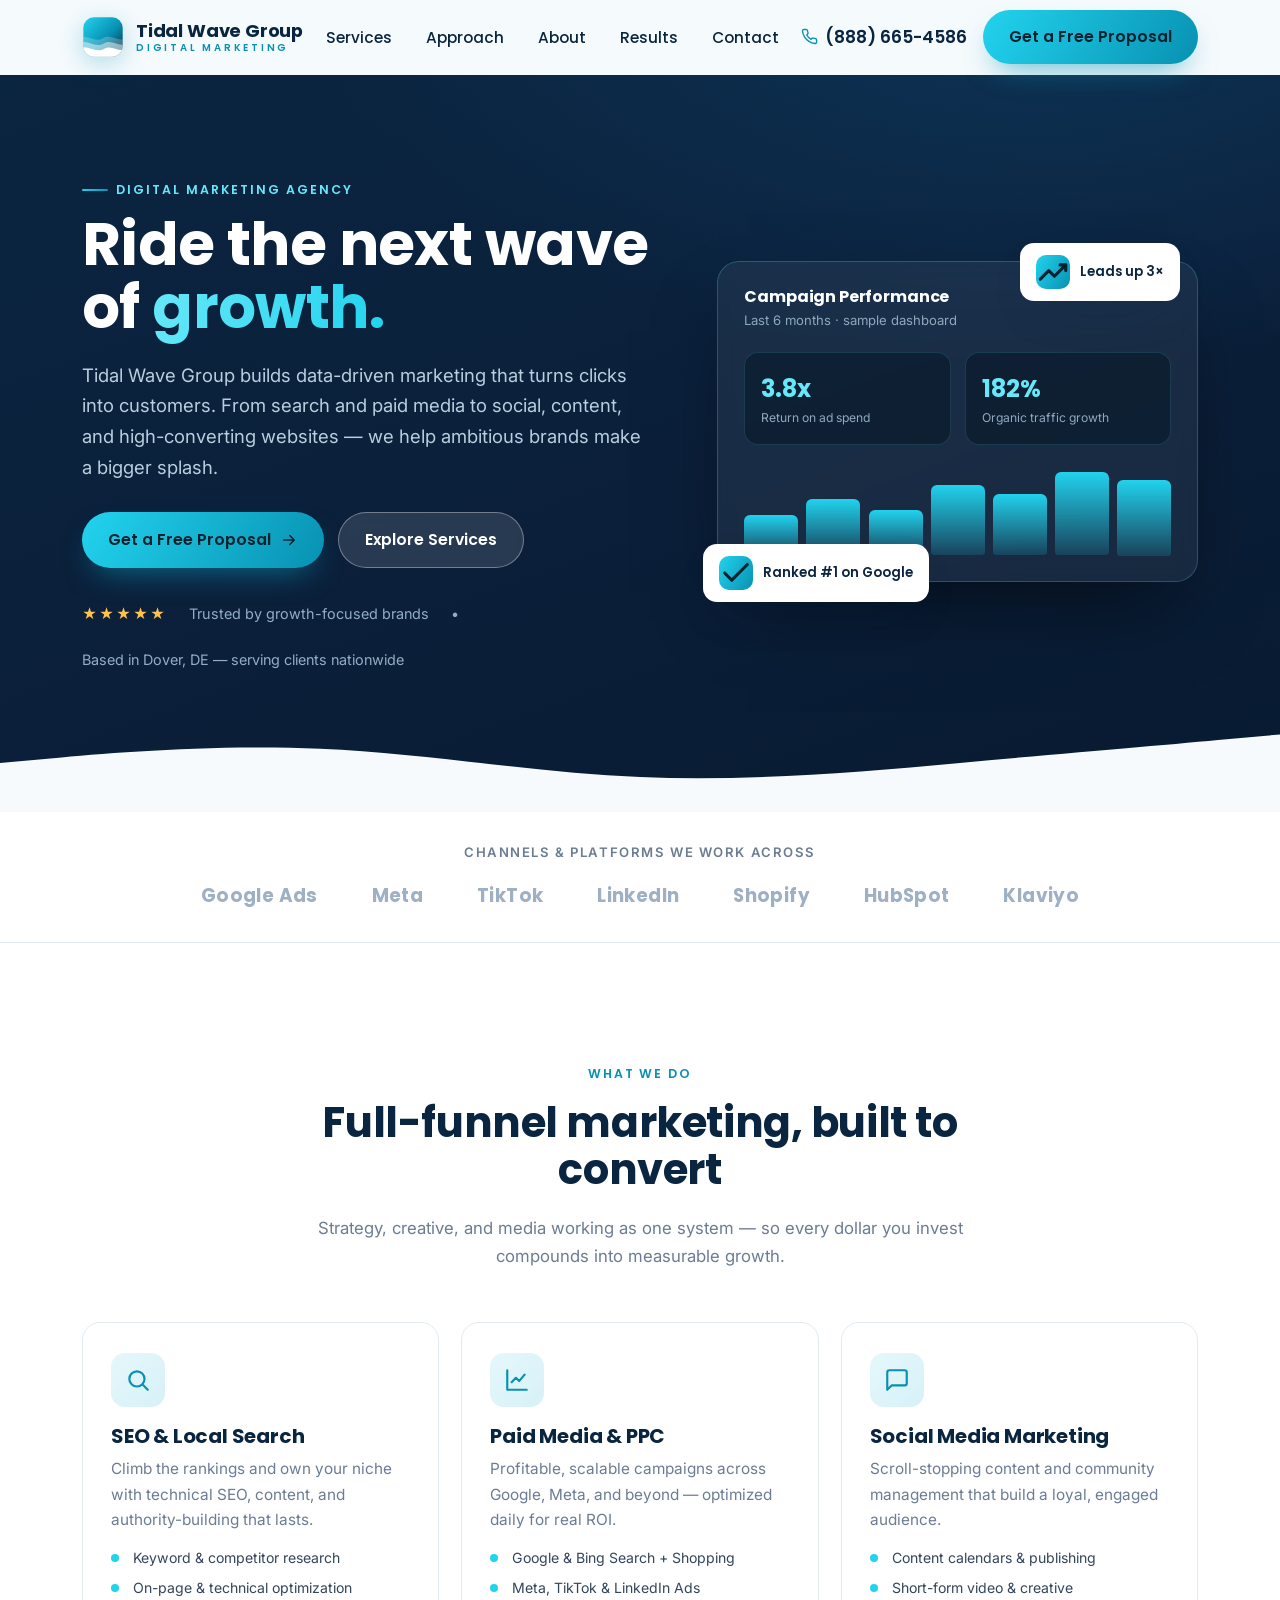
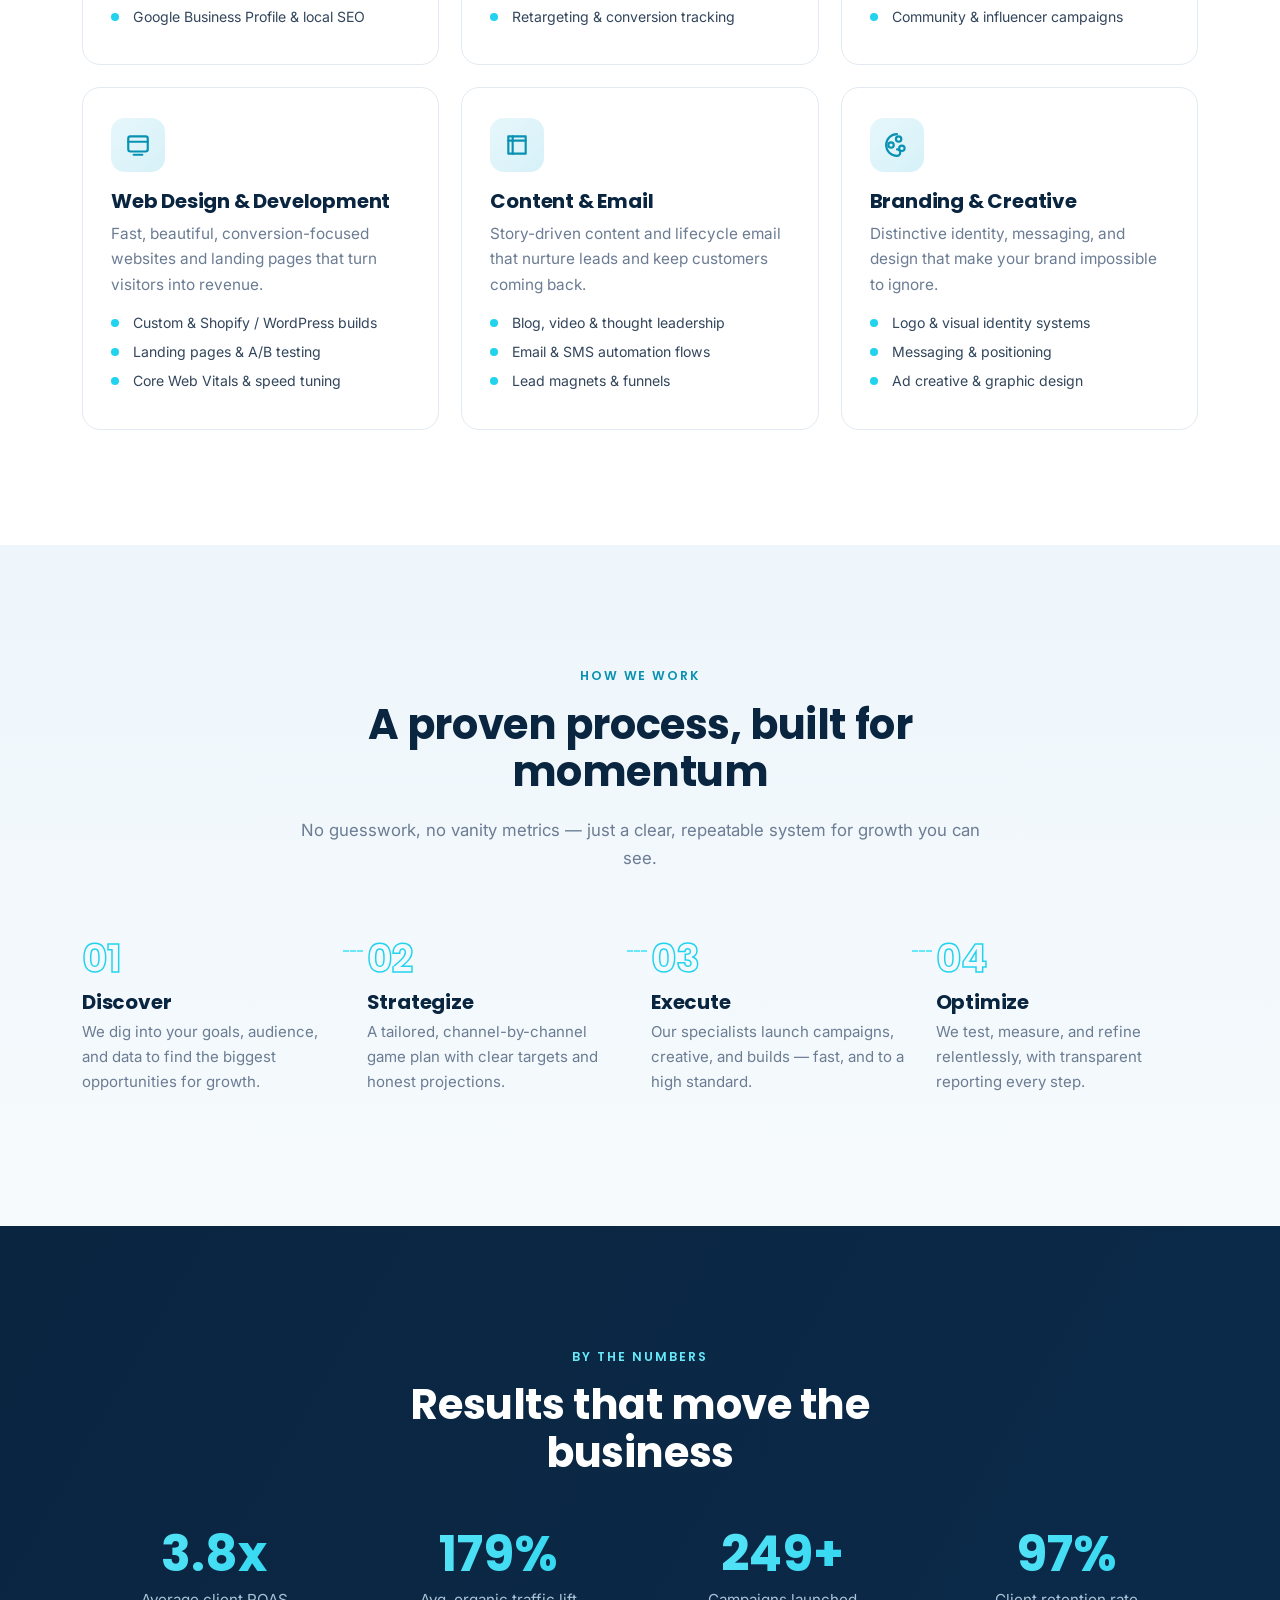
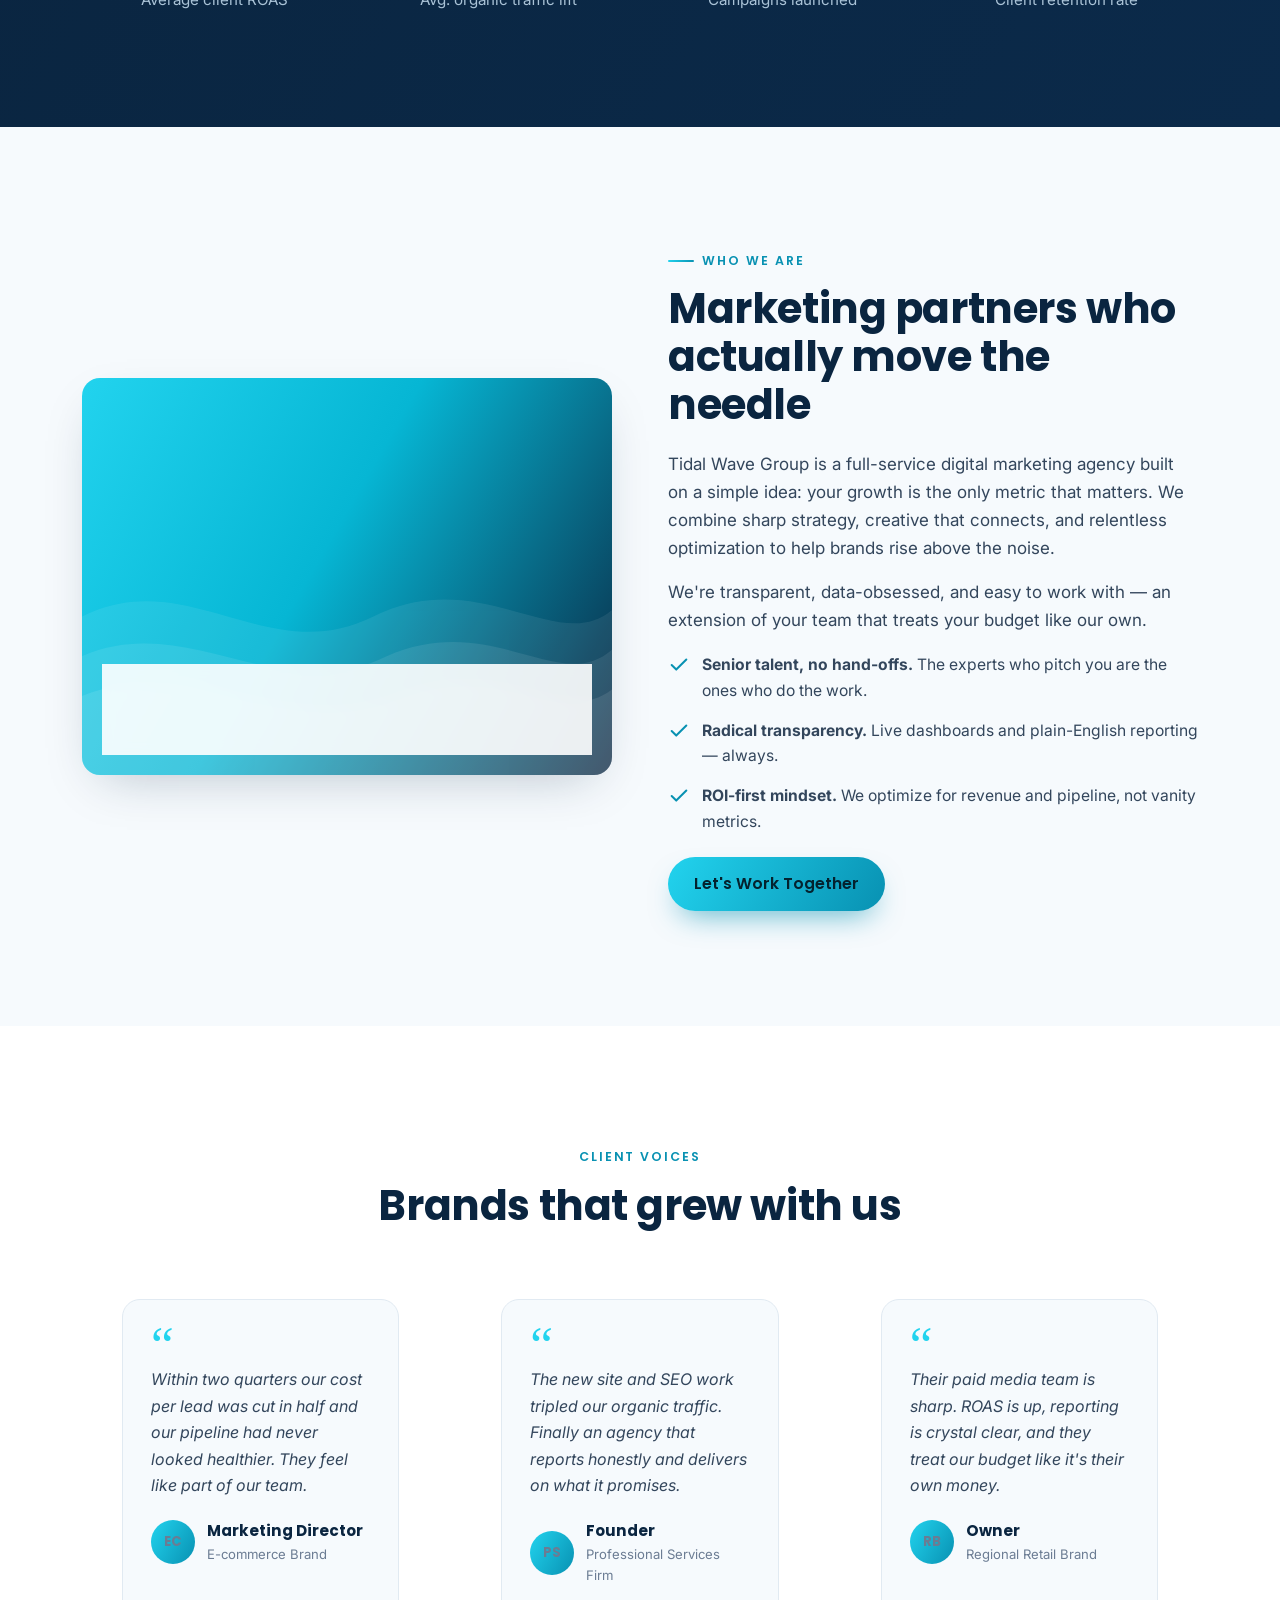
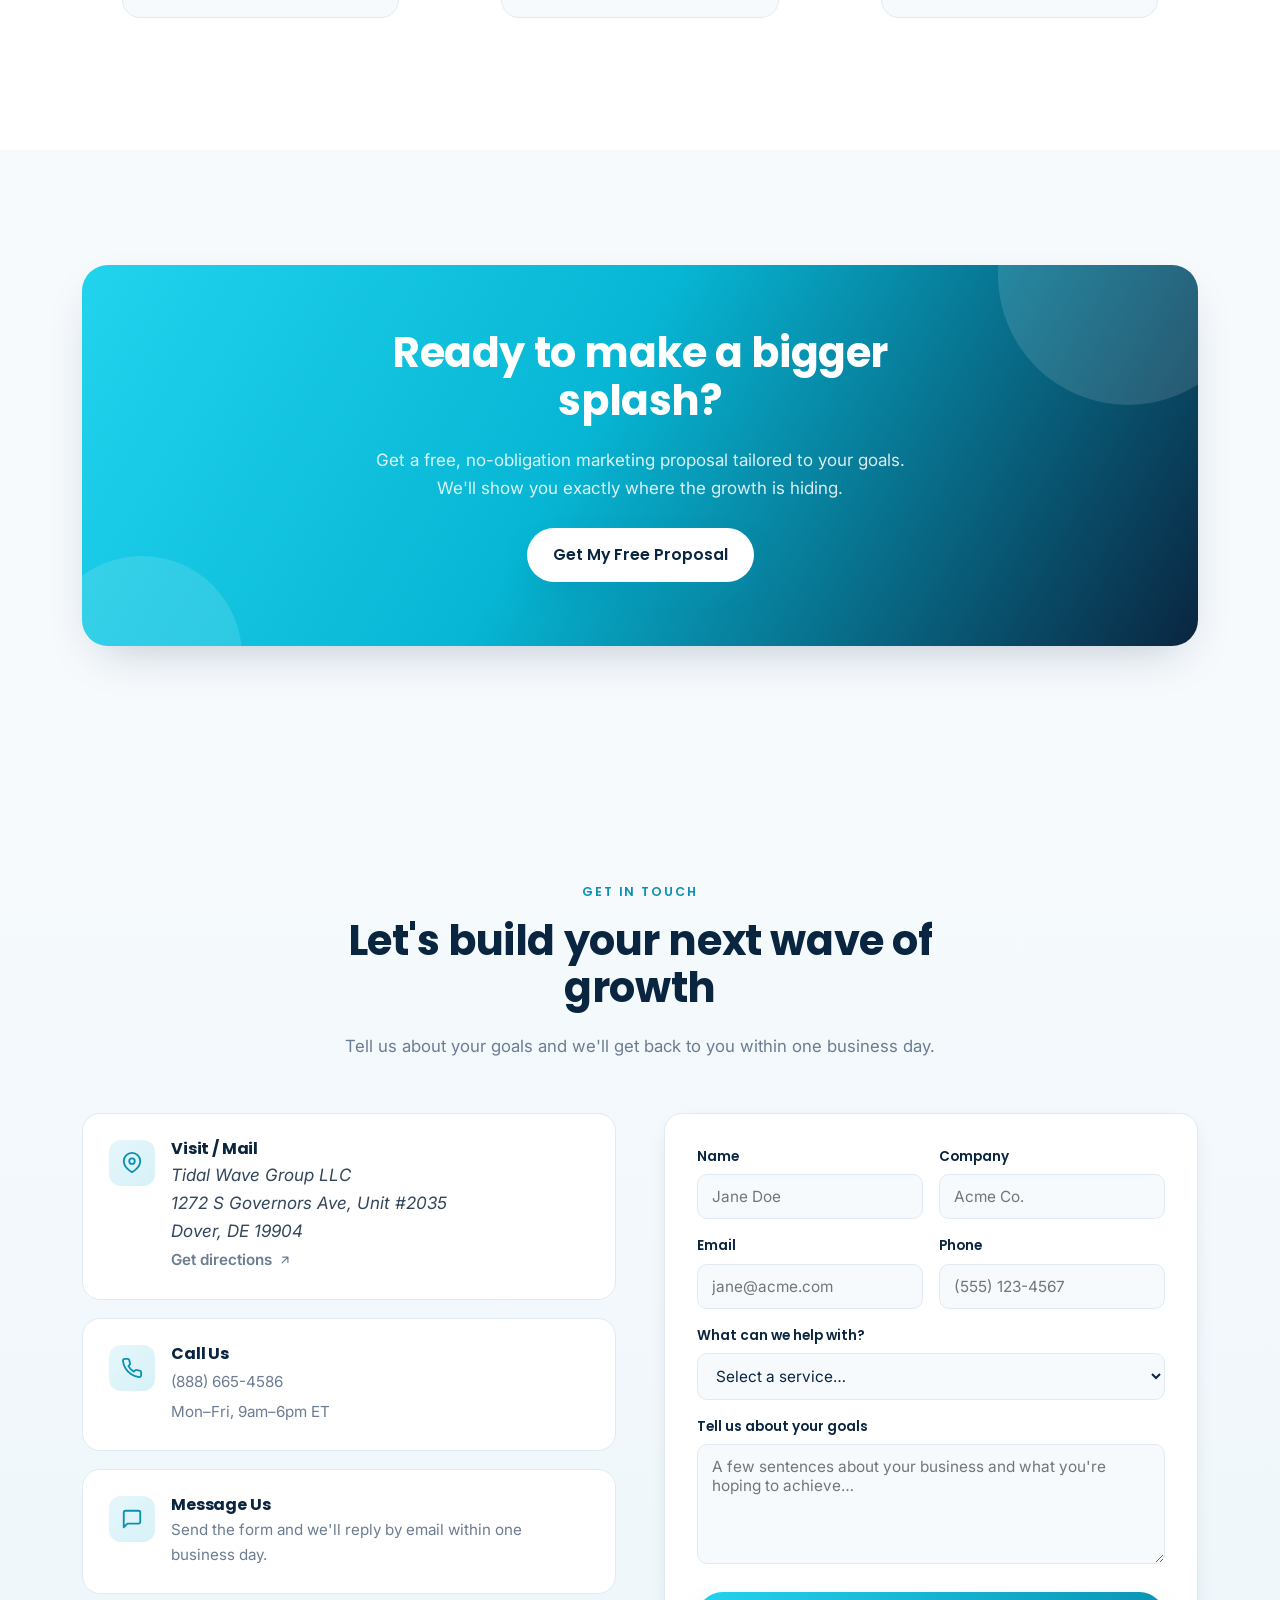
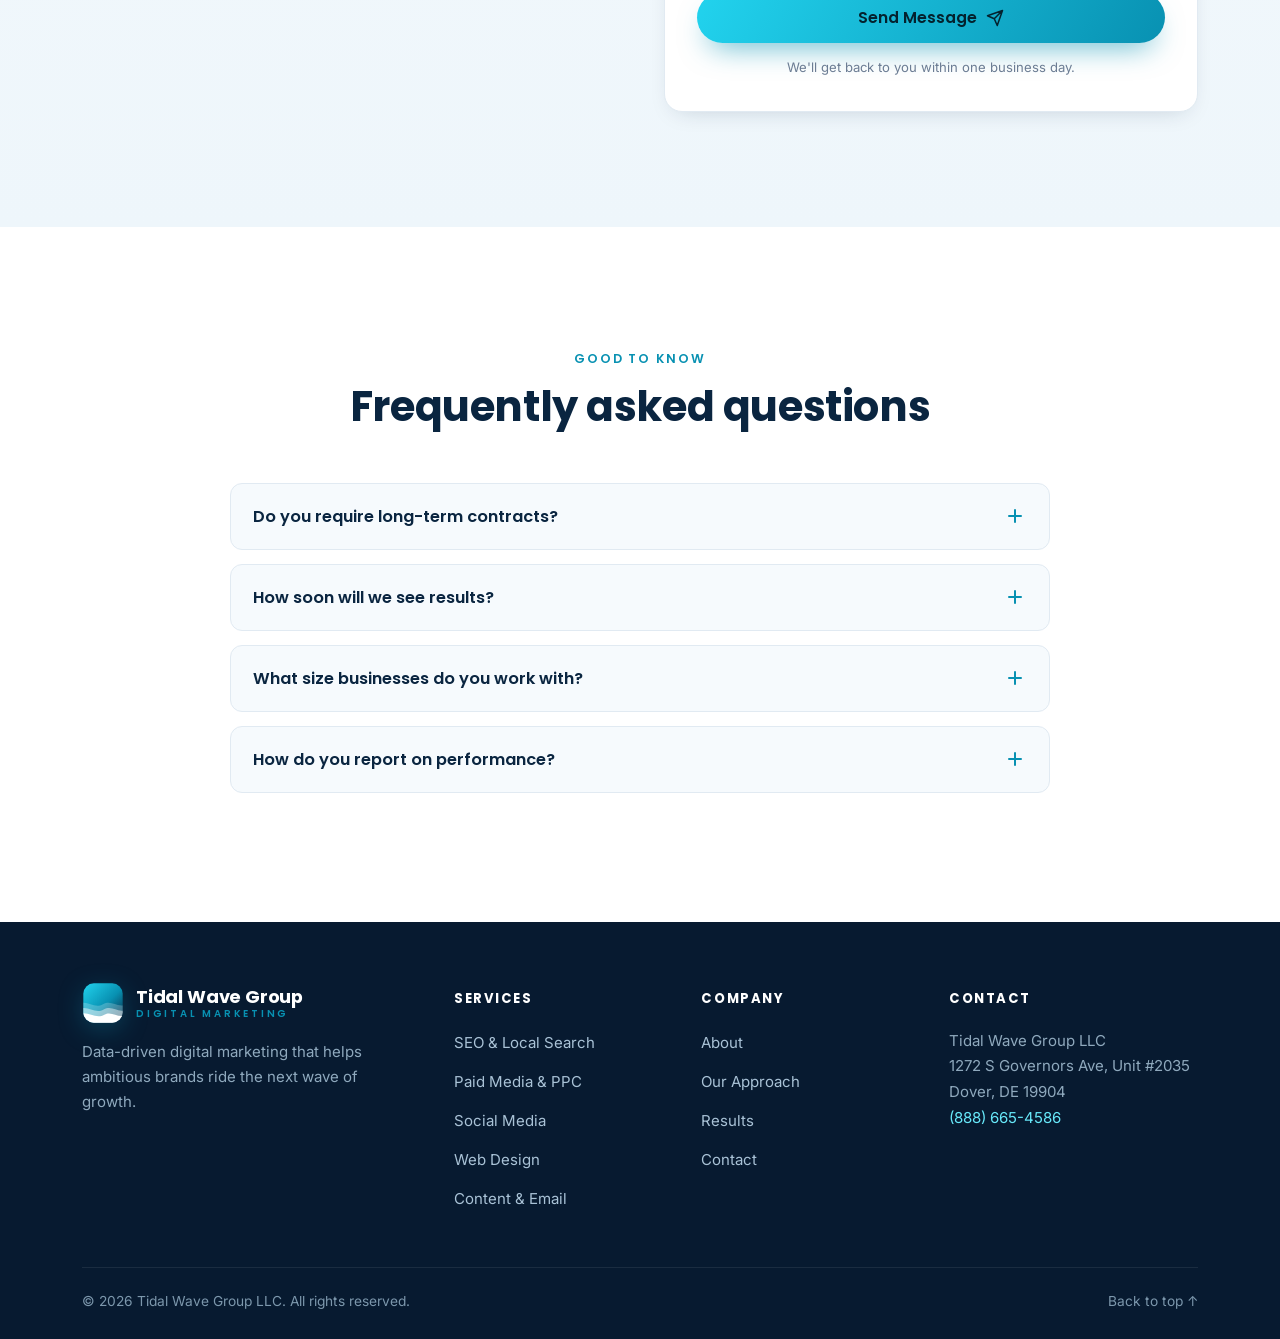
==== commit f332f065: "Remove public email and social links; route form to hidden info inbox - Remove all visible email add" ====
--- a/index.html
+++ b/index.html
@@ -376,11 +376,10 @@
           </div>
 
           <div class="info-card">
-            <div class="ico"><svg viewBox="0 0 24 24" fill="none" stroke="currentColor" stroke-width="2" stroke-linecap="round" stroke-linejoin="round"><rect x="2" y="4" width="20" height="16" rx="2"/><path d="m22 7-10 6L2 7"/></svg></div>
+            <div class="ico"><svg viewBox="0 0 24 24" fill="none" stroke="currentColor" stroke-width="2" stroke-linecap="round" stroke-linejoin="round"><path d="M21 15a2 2 0 0 1-2 2H7l-4 4V5a2 2 0 0 1 2-2h14a2 2 0 0 1 2 2z"/></svg></div>
             <div>
-              <h4>Email</h4>
-              <a href="mailto:hello@tidalwavegroup.co">hello@tidalwavegroup.co</a>
-              <p style="margin-top:4px">We reply within one business day.</p>
+              <h4>Message Us</h4>
+              <p>Send the form and we'll reply by email within one business day.</p>
             </div>
           </div>
         </div>
@@ -427,7 +426,7 @@
             Send Message
             <svg viewBox="0 0 24 24" fill="none" stroke="currentColor" stroke-width="2" stroke-linecap="round" stroke-linejoin="round"><path d="M22 2L11 13M22 2l-7 20-4-9-9-4 20-7z"/></svg>
           </button>
-          <p class="form__note">Prefer email? Reach us at <a href="mailto:hello@tidalwavegroup.co">hello@tidalwavegroup.co</a></p>
+          <p class="form__note">We'll get back to you within one business day.</p>
           <div class="form__status" id="formStatus" role="status" aria-live="polite"></div>
         </form>
       </div>
@@ -472,12 +471,6 @@
             <span class="brand__name" style="color:#fff">Tidal Wave Group<span>DIGITAL MARKETING</span></span>
           </a>
           <p>Data-driven digital marketing that helps ambitious brands ride the next wave of growth.</p>
-          <div class="socials">
-            <a href="#" aria-label="LinkedIn"><svg viewBox="0 0 24 24" fill="currentColor"><path d="M4.98 3.5A2.5 2.5 0 1 1 0 3.5a2.5 2.5 0 0 1 4.98 0zM.24 8.25h4.48V24H.24zM8.34 8.25h4.3v2.15h.06c.6-1.13 2.06-2.32 4.24-2.32 4.54 0 5.38 2.99 5.38 6.87V24h-4.48v-6.98c0-1.66-.03-3.8-2.32-3.8-2.32 0-2.68 1.82-2.68 3.68V24H8.34z"/></svg></a>
-            <a href="#" aria-label="Instagram"><svg viewBox="0 0 24 24" fill="none" stroke="currentColor" stroke-width="2"><rect x="2" y="2" width="20" height="20" rx="5"/><circle cx="12" cy="12" r="4"/><circle cx="17.5" cy="6.5" r="1" fill="currentColor" stroke="none"/></svg></a>
-            <a href="#" aria-label="Facebook"><svg viewBox="0 0 24 24" fill="currentColor"><path d="M22 12a10 10 0 1 0-11.56 9.88v-6.99H7.9V12h2.54V9.8c0-2.5 1.49-3.89 3.77-3.89 1.09 0 2.24.2 2.24.2v2.46h-1.26c-1.24 0-1.63.77-1.63 1.56V12h2.78l-.44 2.89h-2.34v6.99A10 10 0 0 0 22 12z"/></svg></a>
-            <a href="#" aria-label="X"><svg viewBox="0 0 24 24" fill="currentColor"><path d="M18.9 2h3.3l-7.2 8.24L23.7 22h-6.6l-5.18-6.77L5.98 22H2.66l7.7-8.8L2.3 2h6.77l4.68 6.19zM17.74 20h1.83L8.34 3.9H6.38z"/></svg></a>
-          </div>
         </div>
         <div>
           <h5>Services</h5>
@@ -504,8 +497,7 @@
             Tidal Wave Group LLC<br>
             1272 S Governors Ave, Unit #2035<br>
             Dover, DE 19904<br>
-            <a href="tel:+18886654586">(888) 665-4586</a><br>
-            <a href="mailto:hello@tidalwavegroup.co">hello@tidalwavegroup.co</a>
+            <a href="tel:+18886654586">(888) 665-4586</a>
           </address>
         </div>
       </div>
--- a/assets/css/styles.css
+++ b/assets/css/styles.css
@@ -556,14 +556,6 @@
 .footer ul a:hover { color: var(--aqua-soft); }
 .footer address { font-style: normal; font-size: .94rem; color: #8FA9BD; line-height: 1.7; }
 .footer address a { color: var(--aqua-soft); }
-.socials { display: flex; gap: 12px; margin-top: 18px; }
-.socials a {
-  width: 38px; height: 38px; border-radius: 10px;
-  background: rgba(255,255,255,.07); display: grid; place-items: center; color: #A9C2D6;
-  transition: background .2s ease, color .2s ease, transform .2s ease;
-}
-.socials a:hover { background: var(--grad-cta); color: #04222E; transform: translateY(-2px); }
-.socials svg { width: 18px; height: 18px; }
 .footer__bottom {
   border-top: 1px solid rgba(255,255,255,.08);
   padding-top: 22px;
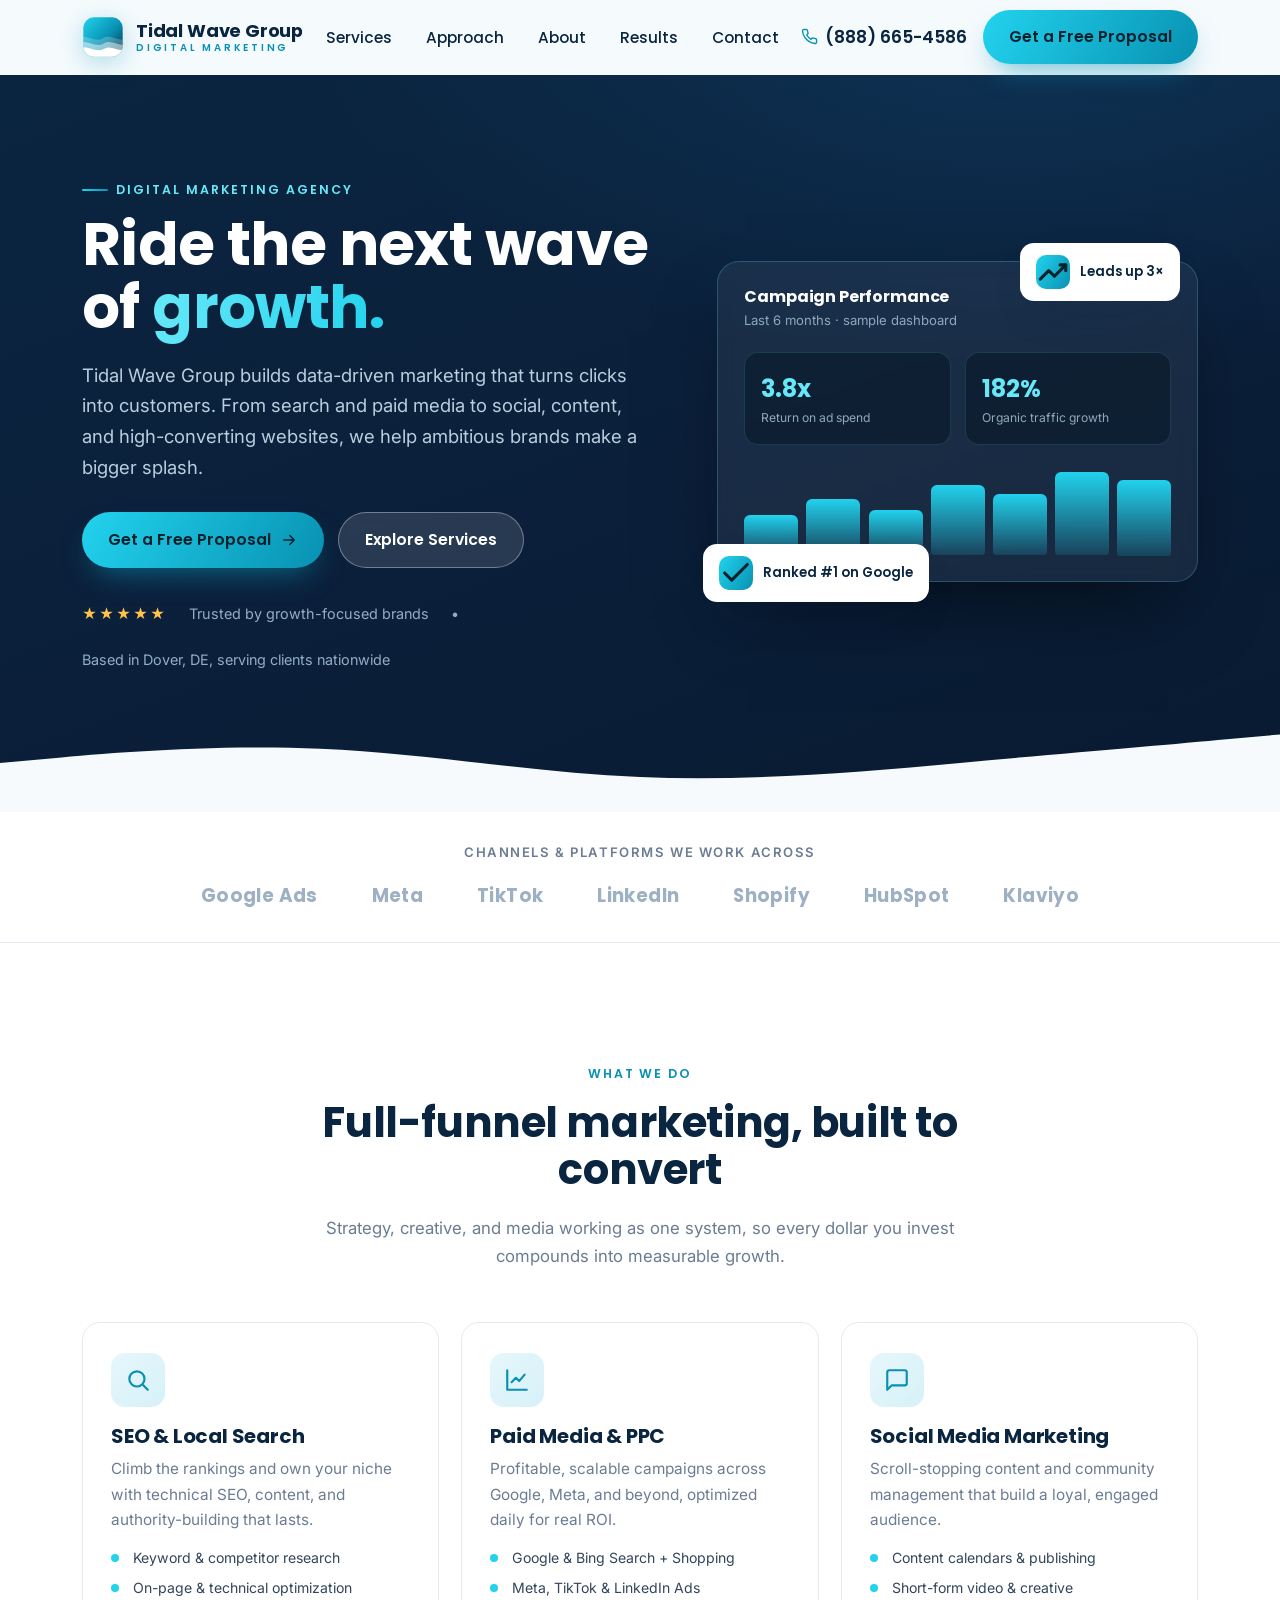
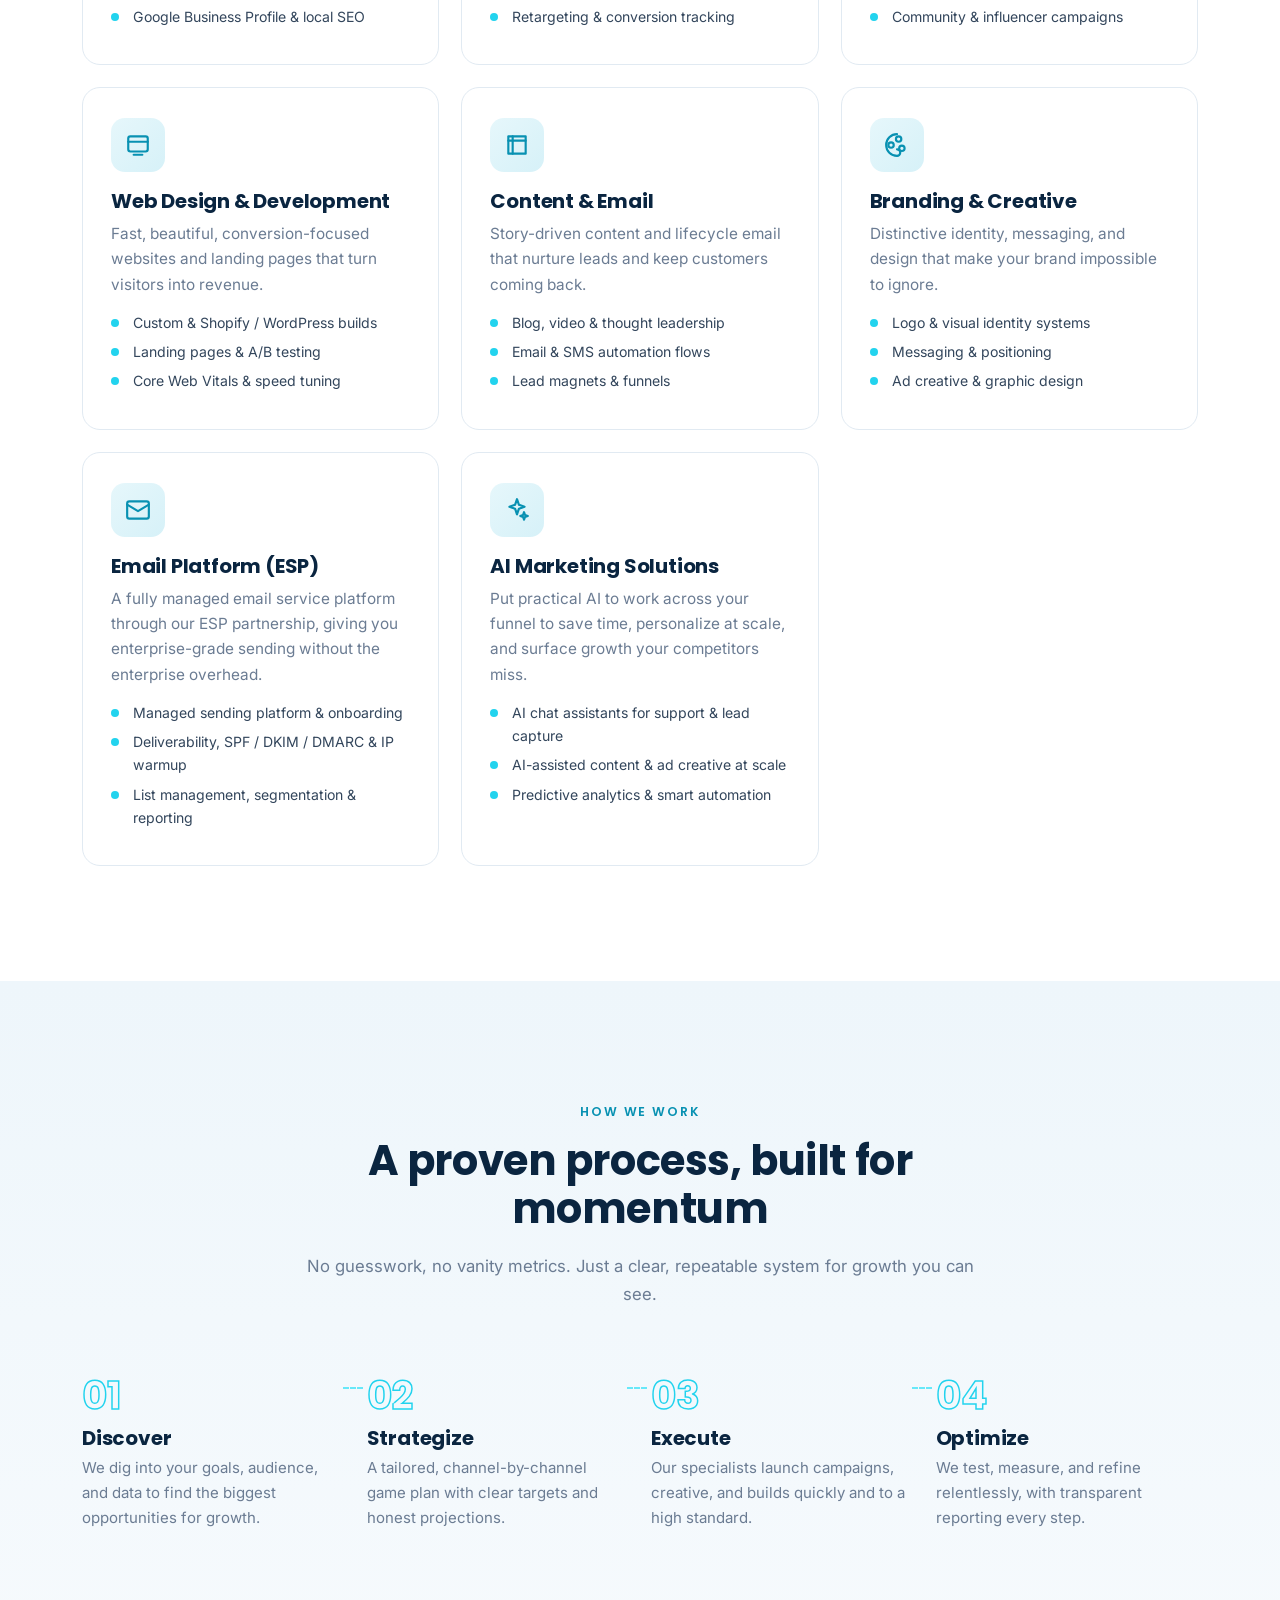
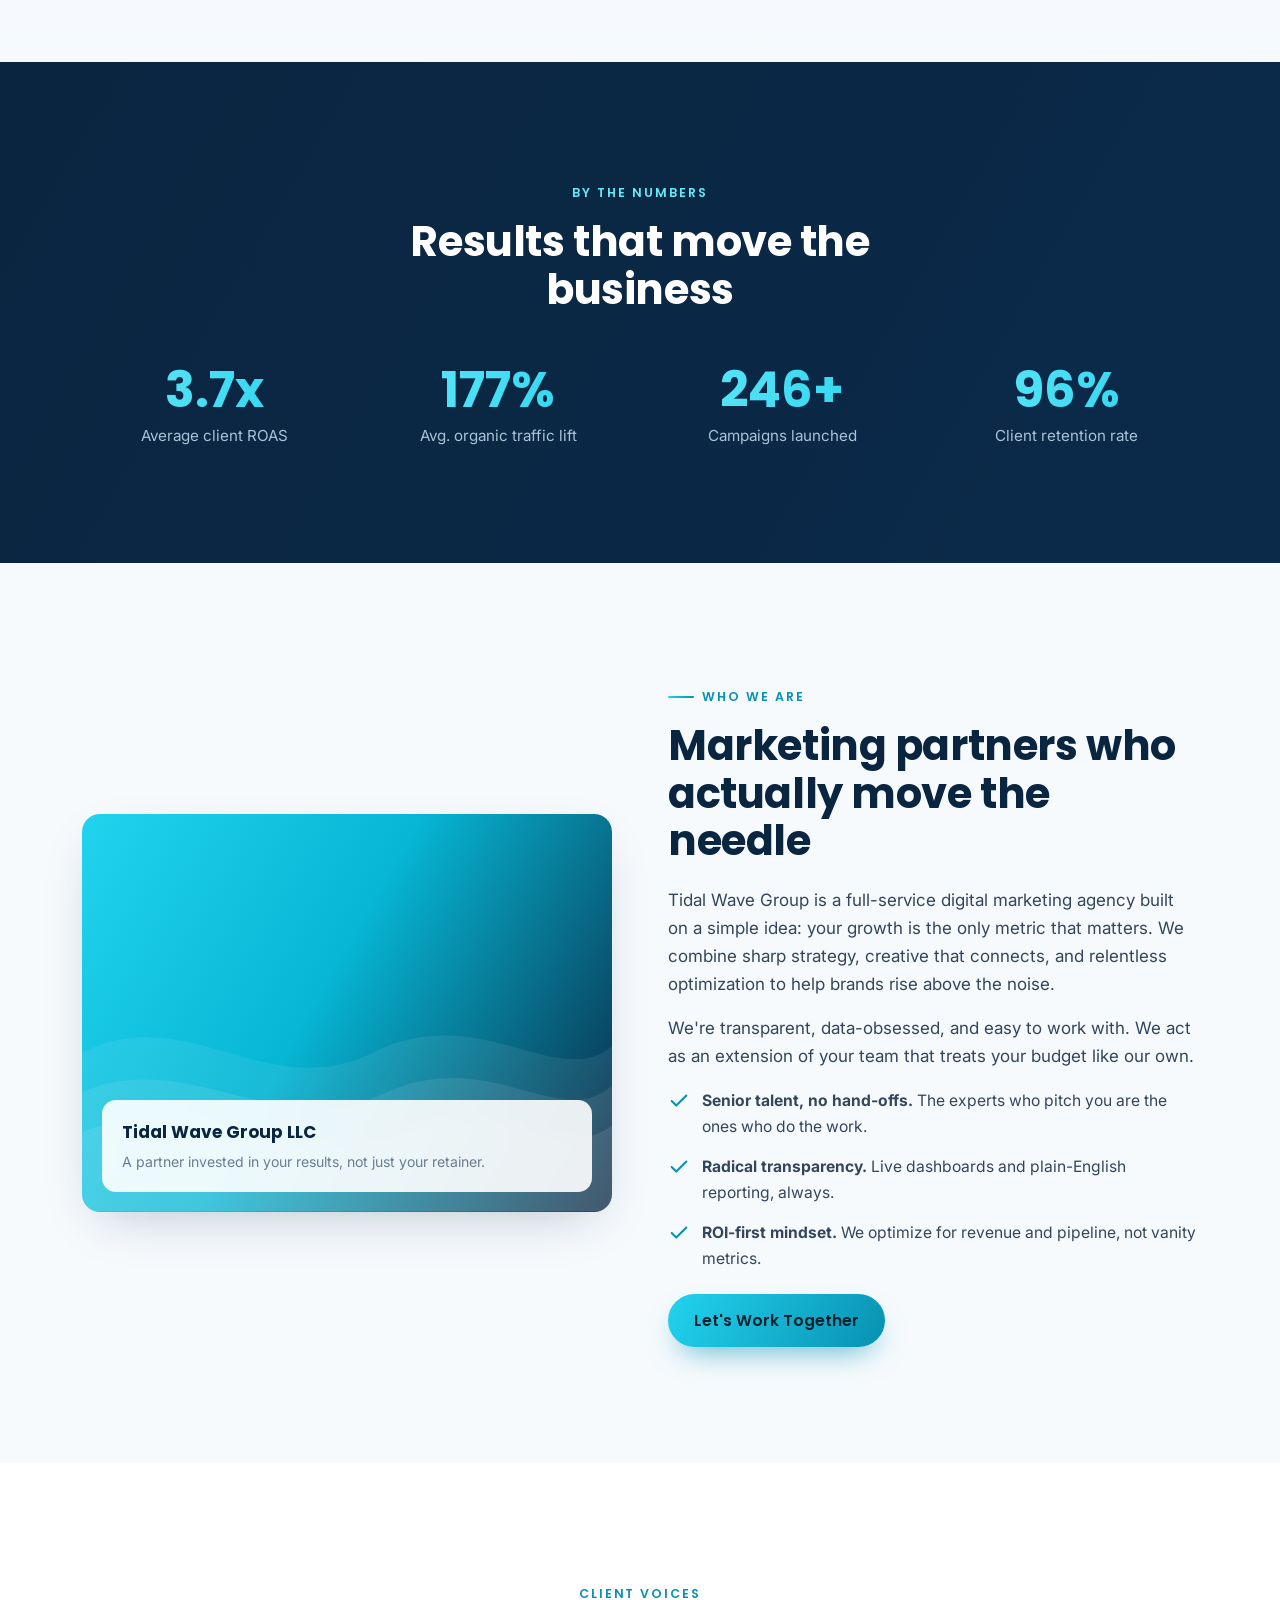
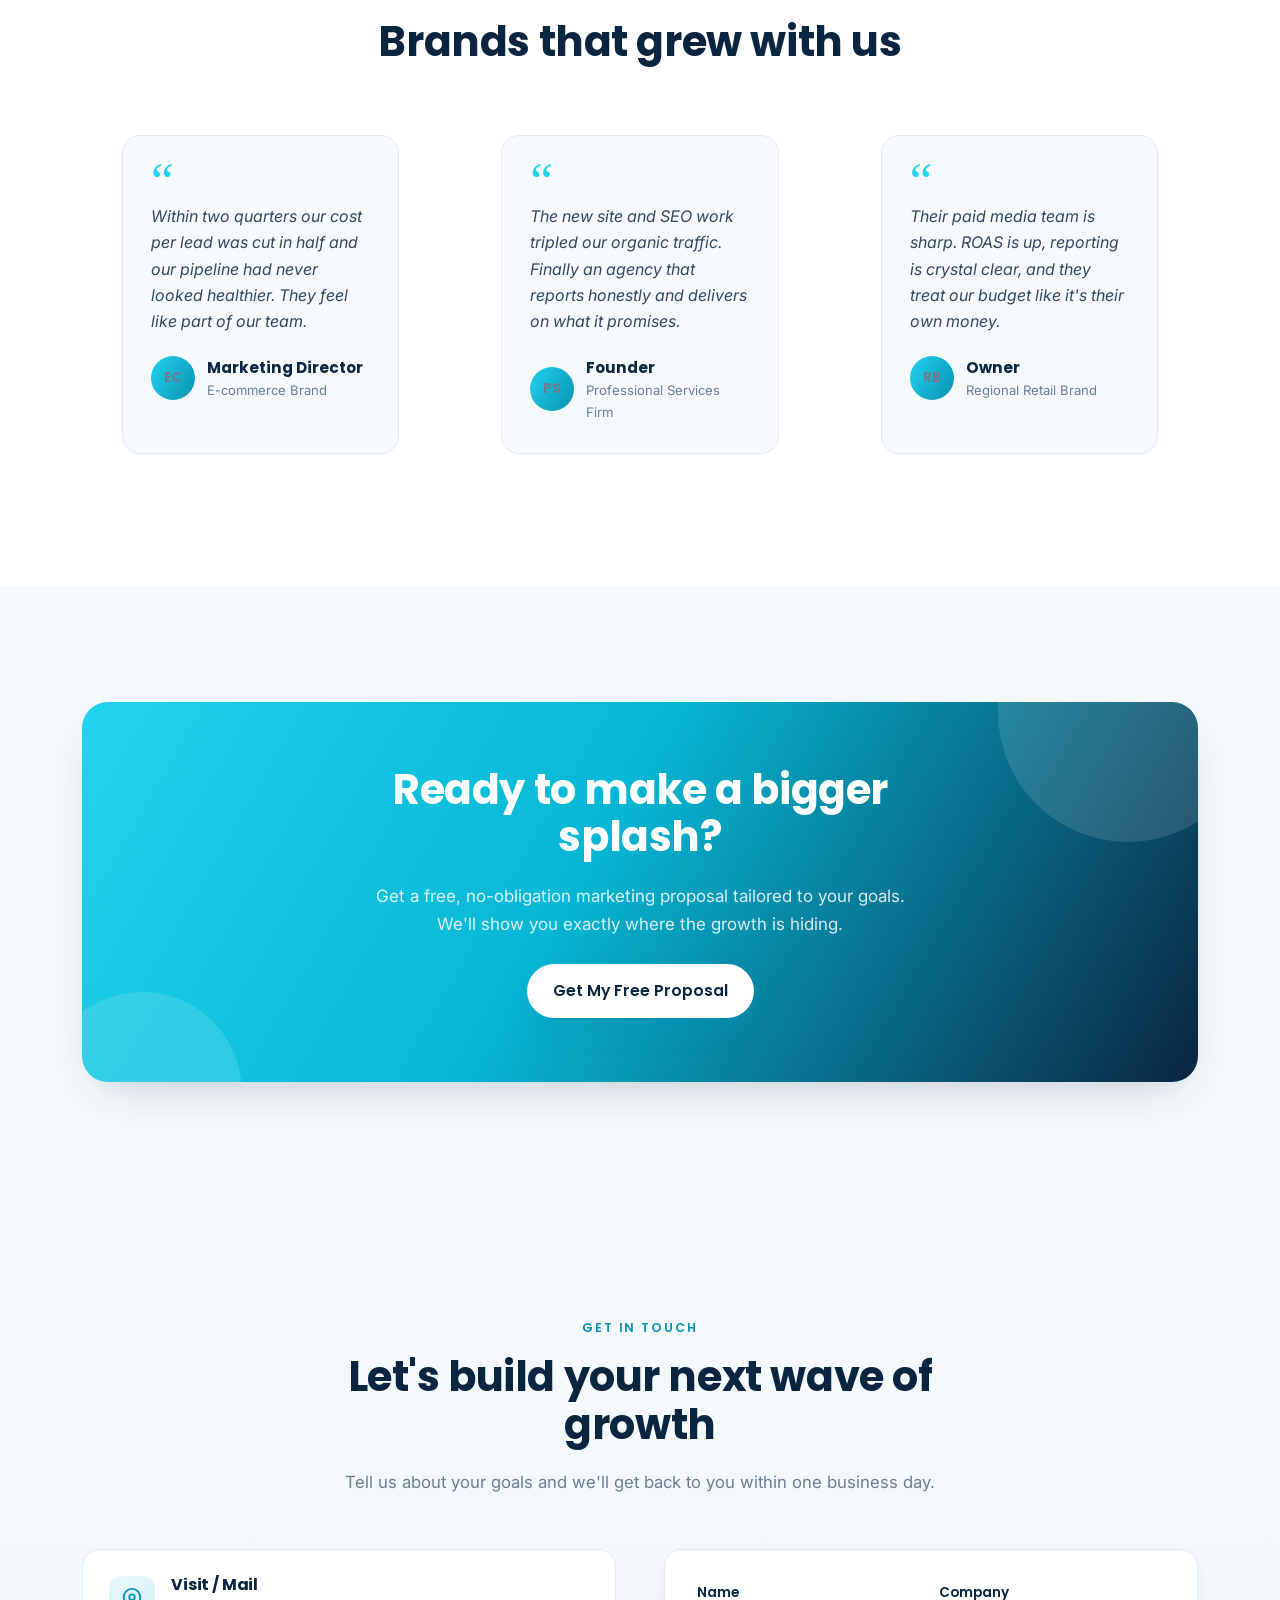
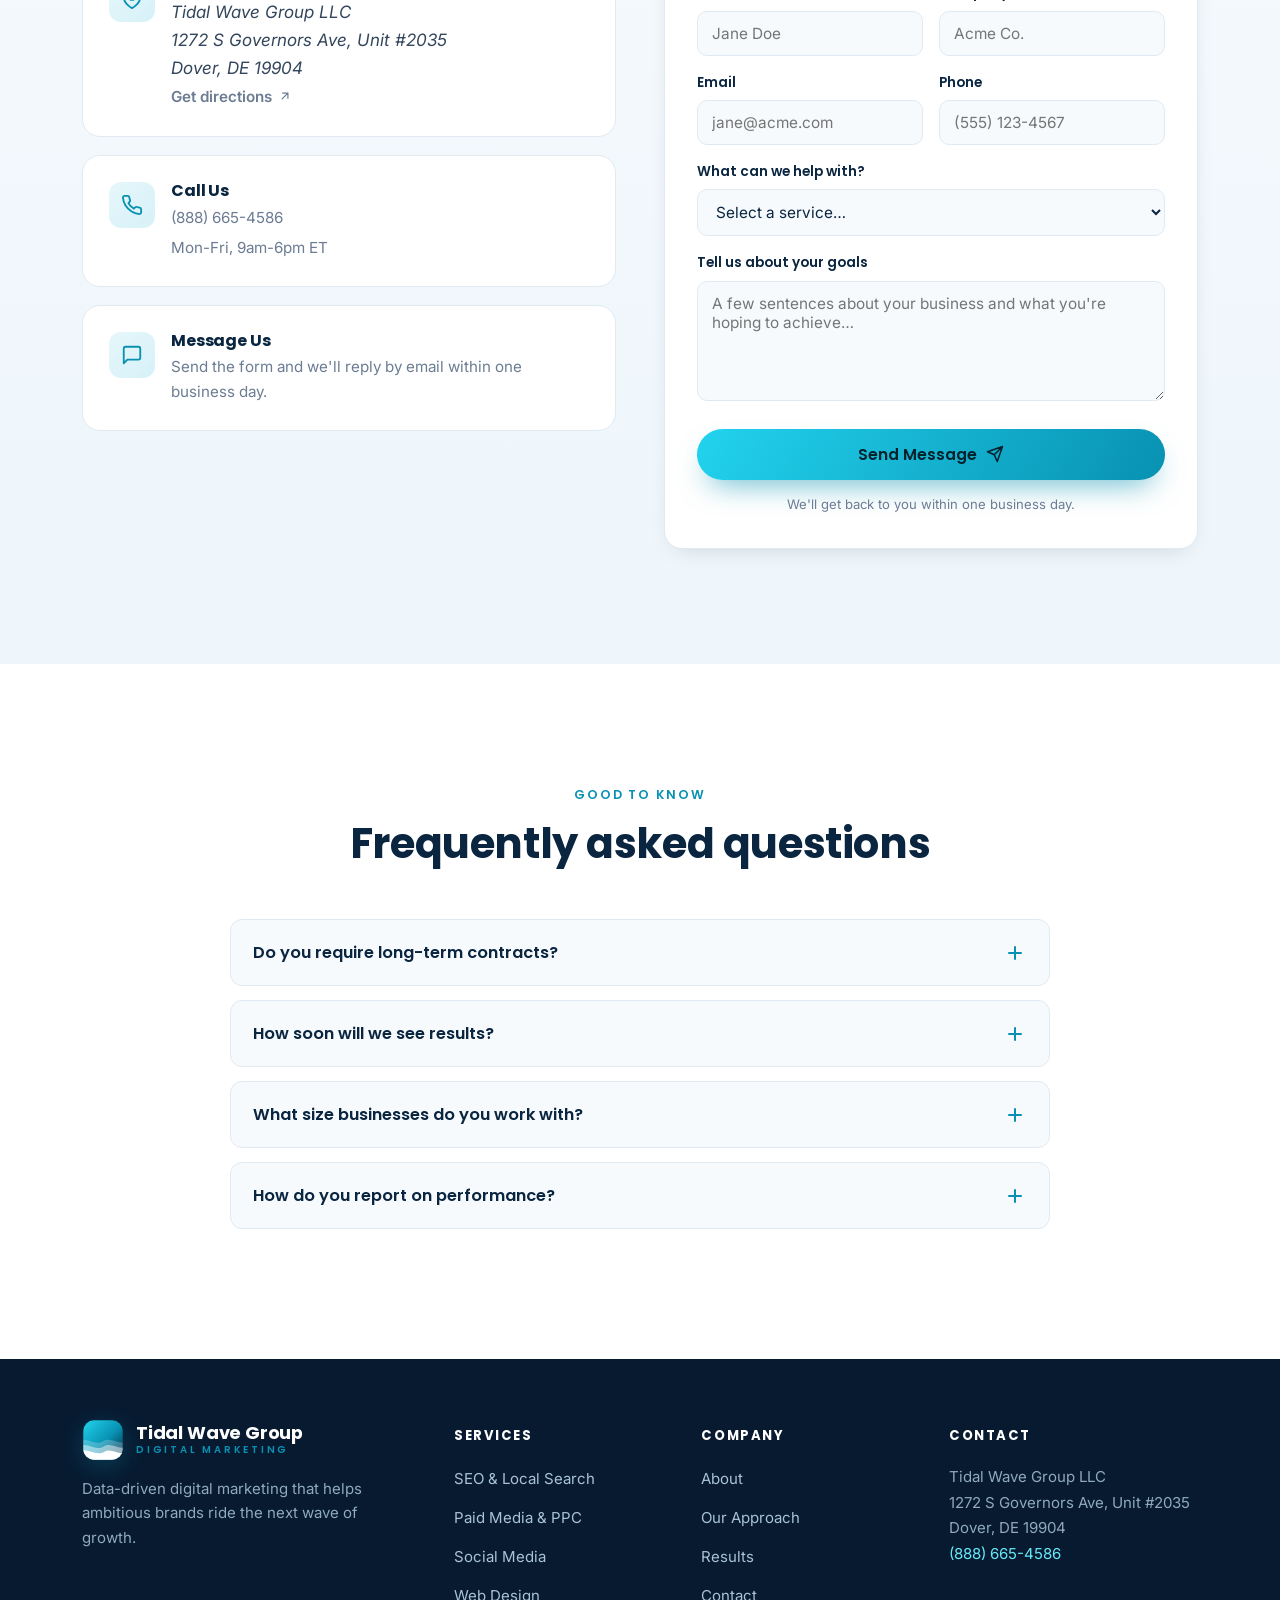
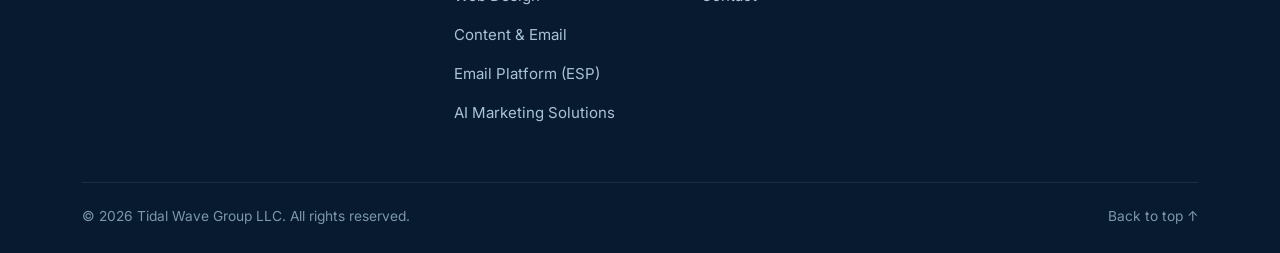
==== commit 696a90bf: "Add ESP and AI Marketing service offerings; remove em dashes from copy - Add 'Email Platform (ESP)' " ====
--- a/index.html
+++ b/index.html
@@ -4,7 +4,7 @@
   <meta charset="UTF-8" />
   <meta name="viewport" content="width=device-width, initial-scale=1.0" />
   <title>Tidal Wave Group | Digital Marketing Agency</title>
-  <meta name="description" content="Tidal Wave Group is a full-service digital marketing agency in Dover, DE. We drive growth with SEO, paid media, social, content, and high-converting web design." />
+  <meta name="description" content="Tidal Wave Group is a full-service digital marketing agency in Dover, DE. We drive growth with SEO, paid media, social, content, web design, managed email (ESP), and AI marketing solutions." />
   <meta name="theme-color" content="#0A2540" />
   <link rel="canonical" href="https://tidalwavegroup.co/" />
 
@@ -31,7 +31,7 @@
     "@context": "https://schema.org",
     "@type": "ProfessionalService",
     "name": "Tidal Wave Group LLC",
-    "description": "Full-service digital marketing agency specializing in SEO, paid media, social media, content marketing, and web design.",
+    "description": "Full-service digital marketing agency specializing in SEO, paid media, social media, content marketing, web design, managed email (ESP) services, and AI marketing solutions.",
     "url": "https://tidalwavegroup.co",
     "telephone": "+1-888-665-4586",
     "address": {
@@ -89,7 +89,7 @@
           <h1>Ride the next wave of <span class="grad-text">growth.</span></h1>
           <p class="lead">
             Tidal Wave Group builds data-driven marketing that turns clicks into customers.
-            From search and paid media to social, content, and high-converting websites —
+            From search and paid media to social, content, and high-converting websites,
             we help ambitious brands make a bigger splash.
           </p>
           <div class="hero__actions">
@@ -103,7 +103,7 @@
             <span class="stars">★★★★★</span>
             <span>Trusted by growth-focused brands</span>
             <span>•</span>
-            <span>Based in Dover, DE — serving clients nationwide</span>
+            <span>Based in Dover, DE, serving clients nationwide</span>
           </div>
         </div>
 
@@ -164,7 +164,7 @@
       <div class="section-head center reveal">
         <span class="eyebrow">What We Do</span>
         <h2>Full-funnel marketing, built to convert</h2>
-        <p>Strategy, creative, and media working as one system — so every dollar you invest compounds into measurable growth.</p>
+        <p>Strategy, creative, and media working as one system, so every dollar you invest compounds into measurable growth.</p>
       </div>
 
       <div class="grid cols-3">
@@ -180,7 +180,7 @@
         <article class="card reveal">
           <div class="ico"><svg viewBox="0 0 24 24" fill="none" stroke="currentColor" stroke-width="2" stroke-linecap="round" stroke-linejoin="round"><path d="M3 3v18h18"/><path d="M7 14l4-4 3 3 5-6"/></svg></div>
           <h3>Paid Media &amp; PPC</h3>
-          <p>Profitable, scalable campaigns across Google, Meta, and beyond — optimized daily for real ROI.</p>
+          <p>Profitable, scalable campaigns across Google, Meta, and beyond, optimized daily for real ROI.</p>
           <ul><li>Google &amp; Bing Search + Shopping</li><li>Meta, TikTok &amp; LinkedIn Ads</li><li>Retargeting &amp; conversion tracking</li></ul>
         </article>
 
@@ -215,6 +215,22 @@
           <p>Distinctive identity, messaging, and design that make your brand impossible to ignore.</p>
           <ul><li>Logo &amp; visual identity systems</li><li>Messaging &amp; positioning</li><li>Ad creative &amp; graphic design</li></ul>
         </article>
+
+        <!-- Email Platform / ESP -->
+        <article class="card reveal">
+          <div class="ico"><svg viewBox="0 0 24 24" fill="none" stroke="currentColor" stroke-width="2" stroke-linecap="round" stroke-linejoin="round"><rect x="2" y="4" width="20" height="16" rx="2"/><path d="m22 7-10 6L2 7"/></svg></div>
+          <h3>Email Platform (ESP)</h3>
+          <p>A fully managed email service platform through our ESP partnership, giving you enterprise-grade sending without the enterprise overhead.</p>
+          <ul><li>Managed sending platform &amp; onboarding</li><li>Deliverability, SPF / DKIM / DMARC &amp; IP warmup</li><li>List management, segmentation &amp; reporting</li></ul>
+        </article>
+
+        <!-- AI Marketing Solutions -->
+        <article class="card reveal">
+          <div class="ico"><svg viewBox="0 0 24 24" fill="none" stroke="currentColor" stroke-width="2" stroke-linecap="round" stroke-linejoin="round"><path d="M12 2l1.8 5.2L19 9l-5.2 1.8L12 16l-1.8-5.2L5 9l5.2-1.8z"/><path d="M18.5 14l.9 2.6L22 17.5l-2.6.9L18.5 21l-.9-2.6L15 17.5l2.6-.9z"/></svg></div>
+          <h3>AI Marketing Solutions</h3>
+          <p>Put practical AI to work across your funnel to save time, personalize at scale, and surface growth your competitors miss.</p>
+          <ul><li>AI chat assistants for support &amp; lead capture</li><li>AI-assisted content &amp; ad creative at scale</li><li>Predictive analytics &amp; smart automation</li></ul>
+        </article>
       </div>
     </div>
   </section>
@@ -225,7 +241,7 @@
       <div class="section-head center reveal">
         <span class="eyebrow">How We Work</span>
         <h2>A proven process, built for momentum</h2>
-        <p>No guesswork, no vanity metrics — just a clear, repeatable system for growth you can see.</p>
+        <p>No guesswork, no vanity metrics. Just a clear, repeatable system for growth you can see.</p>
       </div>
 
       <div class="steps">
@@ -242,7 +258,7 @@
         <div class="step reveal">
           <div class="step__num">03</div>
           <h3>Execute</h3>
-          <p>Our specialists launch campaigns, creative, and builds — fast, and to a high standard.</p>
+          <p>Our specialists launch campaigns, creative, and builds quickly and to a high standard.</p>
         </div>
         <div class="step reveal">
           <div class="step__num">04</div>
@@ -281,7 +297,7 @@
           </svg>
           <div class="glass">
             <strong>Tidal Wave Group LLC</strong>
-            <p>A partner invested in your results — not just your retainer.</p>
+            <p>A partner invested in your results, not just your retainer.</p>
           </div>
         </div>
 
@@ -289,10 +305,10 @@
           <span class="eyebrow">Who We Are</span>
           <h2>Marketing partners who actually move the needle</h2>
           <p>Tidal Wave Group is a full-service digital marketing agency built on a simple idea: your growth is the only metric that matters. We combine sharp strategy, creative that connects, and relentless optimization to help brands rise above the noise.</p>
-          <p>We're transparent, data-obsessed, and easy to work with — an extension of your team that treats your budget like our own.</p>
+          <p>We're transparent, data-obsessed, and easy to work with. We act as an extension of your team that treats your budget like our own.</p>
           <ul class="checks">
             <li><svg viewBox="0 0 24 24" fill="none" stroke="currentColor" stroke-width="2.2" stroke-linecap="round" stroke-linejoin="round"><path d="M20 6L9 17l-5-5"/></svg><span><b>Senior talent, no hand-offs.</b> The experts who pitch you are the ones who do the work.</span></li>
-            <li><svg viewBox="0 0 24 24" fill="none" stroke="currentColor" stroke-width="2.2" stroke-linecap="round" stroke-linejoin="round"><path d="M20 6L9 17l-5-5"/></svg><span><b>Radical transparency.</b> Live dashboards and plain-English reporting — always.</span></li>
+            <li><svg viewBox="0 0 24 24" fill="none" stroke="currentColor" stroke-width="2.2" stroke-linecap="round" stroke-linejoin="round"><path d="M20 6L9 17l-5-5"/></svg><span><b>Radical transparency.</b> Live dashboards and plain-English reporting, always.</span></li>
             <li><svg viewBox="0 0 24 24" fill="none" stroke="currentColor" stroke-width="2.2" stroke-linecap="round" stroke-linejoin="round"><path d="M20 6L9 17l-5-5"/></svg><span><b>ROI-first mindset.</b> We optimize for revenue and pipeline, not vanity metrics.</span></li>
           </ul>
           <a class="btn btn-primary" href="#contact" style="margin-top:8px">Let's Work Together</a>
@@ -371,7 +387,7 @@
             <div>
               <h4>Call Us</h4>
               <a href="tel:+18886654586">(888) 665-4586</a>
-              <p style="margin-top:4px">Mon–Fri, 9am–6pm ET</p>
+              <p style="margin-top:4px">Mon-Fri, 9am-6pm ET</p>
             </div>
           </div>
 
@@ -415,7 +431,9 @@
               <option>Web Design &amp; Development</option>
               <option>Content &amp; Email</option>
               <option>Branding &amp; Creative</option>
-              <option>Not sure yet — let's talk</option>
+              <option>Email Platform (ESP)</option>
+              <option>AI Marketing Solutions</option>
+              <option>Not sure yet, let's talk</option>
             </select>
           </div>
           <div class="field">
@@ -443,11 +461,11 @@
       <div class="faq__list">
         <div class="faq__item reveal">
           <button class="faq__q">Do you require long-term contracts? <span class="plus"></span></button>
-          <div class="faq__a"><p>We offer flexible month-to-month engagements as well as project-based work. We'd rather earn your business every month than lock you in — most clients stay because of the results, not the paperwork.</p></div>
+          <div class="faq__a"><p>We offer flexible month-to-month engagements as well as project-based work. We'd rather earn your business every month than lock you in. Most clients stay because of the results, not the paperwork.</p></div>
         </div>
         <div class="faq__item reveal">
           <button class="faq__q">How soon will we see results? <span class="plus"></span></button>
-          <div class="faq__a"><p>Paid media can drive leads within days, while SEO and content compound over 3–6 months. In your proposal we'll set clear, honest expectations for each channel and timeline.</p></div>
+          <div class="faq__a"><p>Paid media can drive leads within days, while SEO and content compound over 3 to 6 months. In your proposal we'll set clear, honest expectations for each channel and timeline.</p></div>
         </div>
         <div class="faq__item reveal">
           <button class="faq__q">What size businesses do you work with? <span class="plus"></span></button>
@@ -455,7 +473,7 @@
         </div>
         <div class="faq__item reveal">
           <button class="faq__q">How do you report on performance? <span class="plus"></span></button>
-          <div class="faq__a"><p>You get a live dashboard plus a clear monthly summary in plain English — what we did, what it drove, and what's next. No jargon, no hiding behind vanity metrics.</p></div>
+          <div class="faq__a"><p>You get a live dashboard plus a clear monthly summary in plain English: what we did, what it drove, and what's next. No jargon, no hiding behind vanity metrics.</p></div>
         </div>
       </div>
     </div>
@@ -480,6 +498,8 @@
             <li><a href="#services">Social Media</a></li>
             <li><a href="#services">Web Design</a></li>
             <li><a href="#services">Content &amp; Email</a></li>
+            <li><a href="#services">Email Platform (ESP)</a></li>
+            <li><a href="#services">AI Marketing Solutions</a></li>
           </ul>
         </div>
         <div>
--- a/assets/css/styles.css
+++ b/assets/css/styles.css
@@ -1,5 +1,5 @@
 /* =========================================================
-   Tidal Wave Group — Digital Marketing Agency
+   Tidal Wave Group | Digital Marketing Agency
    Stylesheet
    ========================================================= */
 
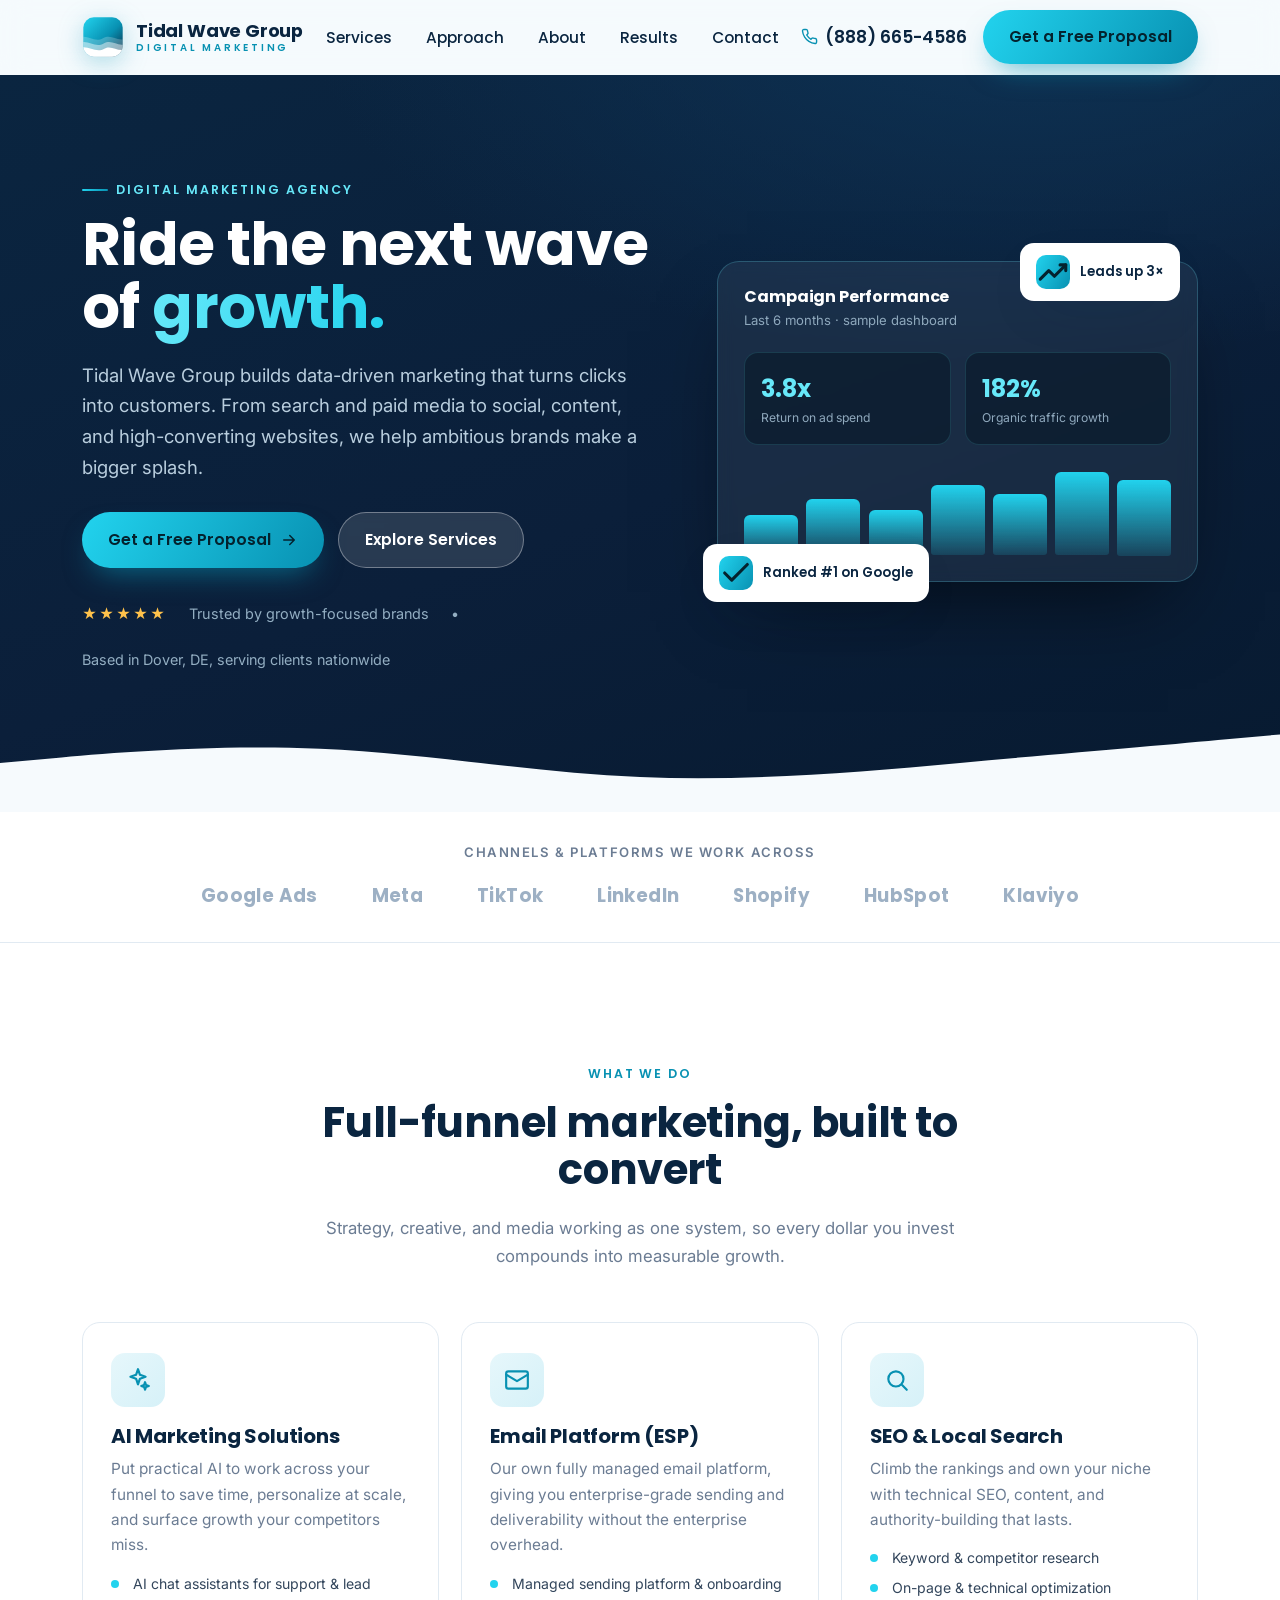
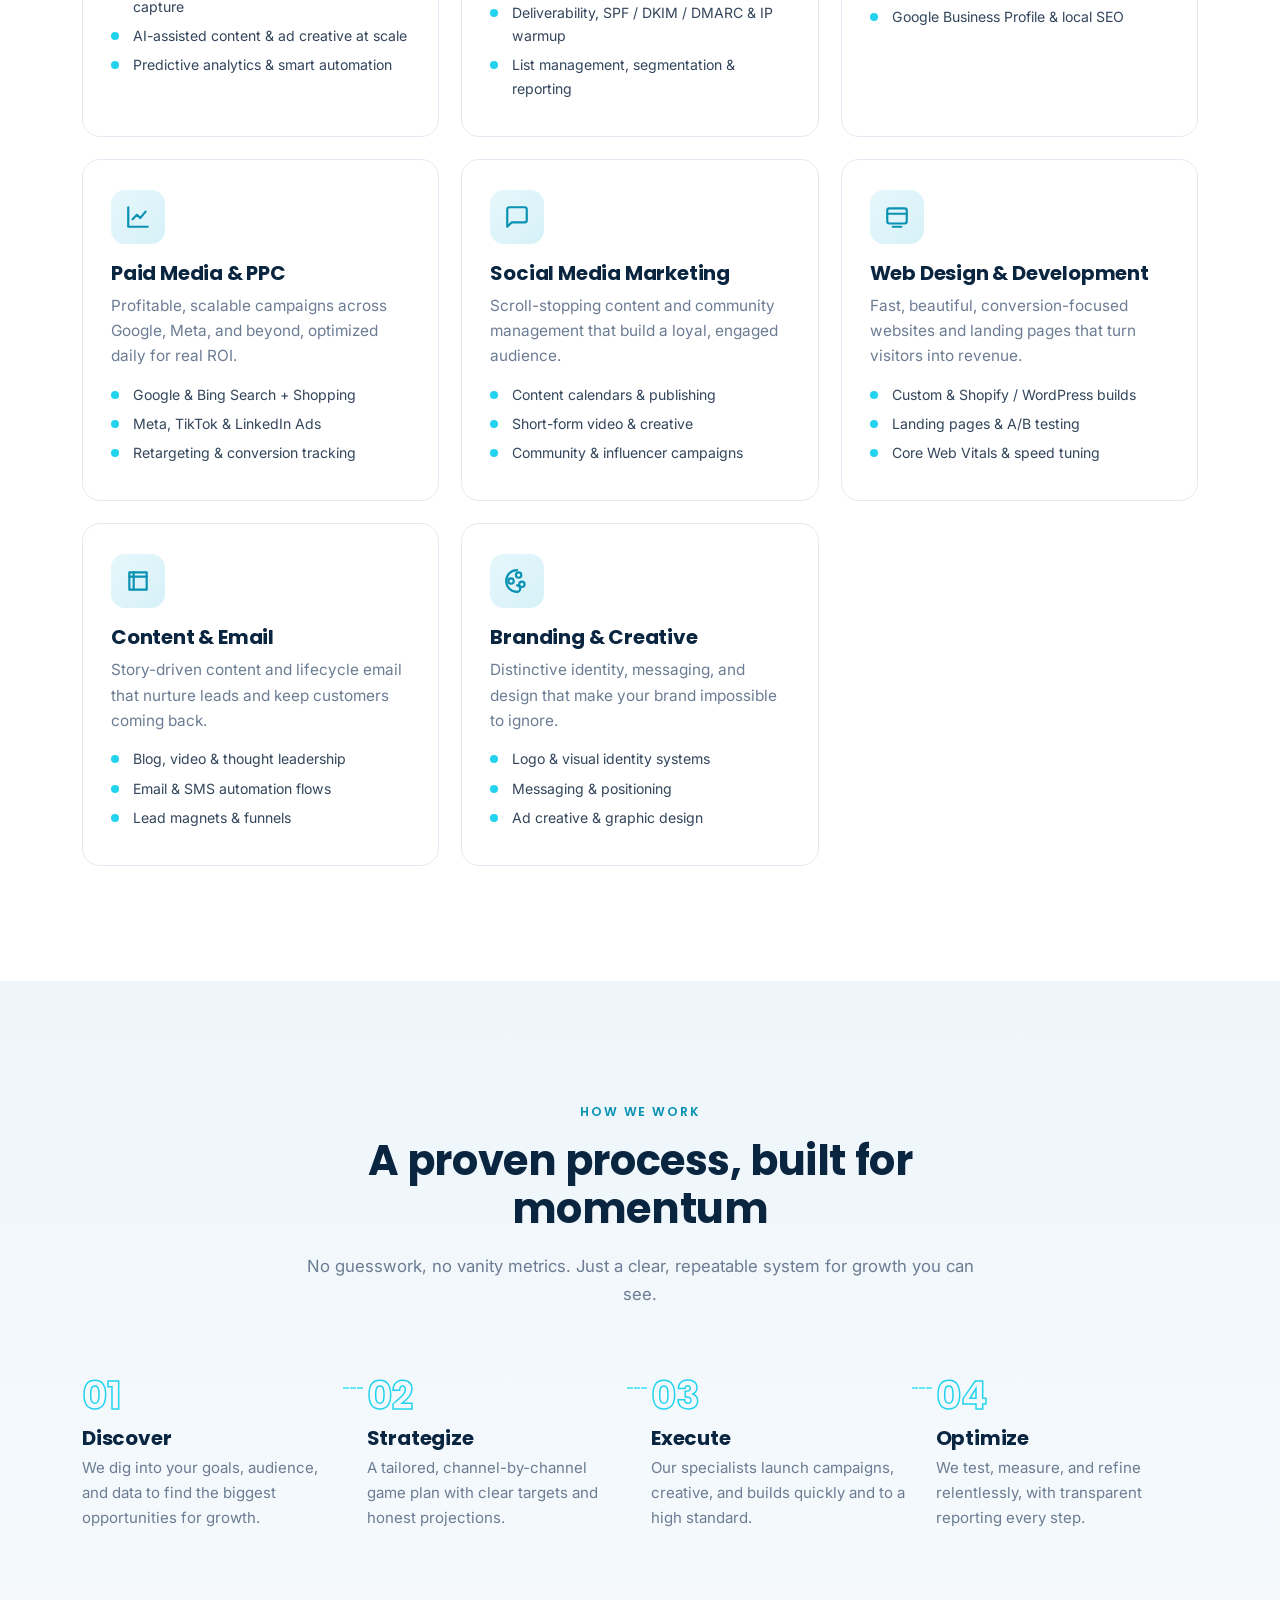
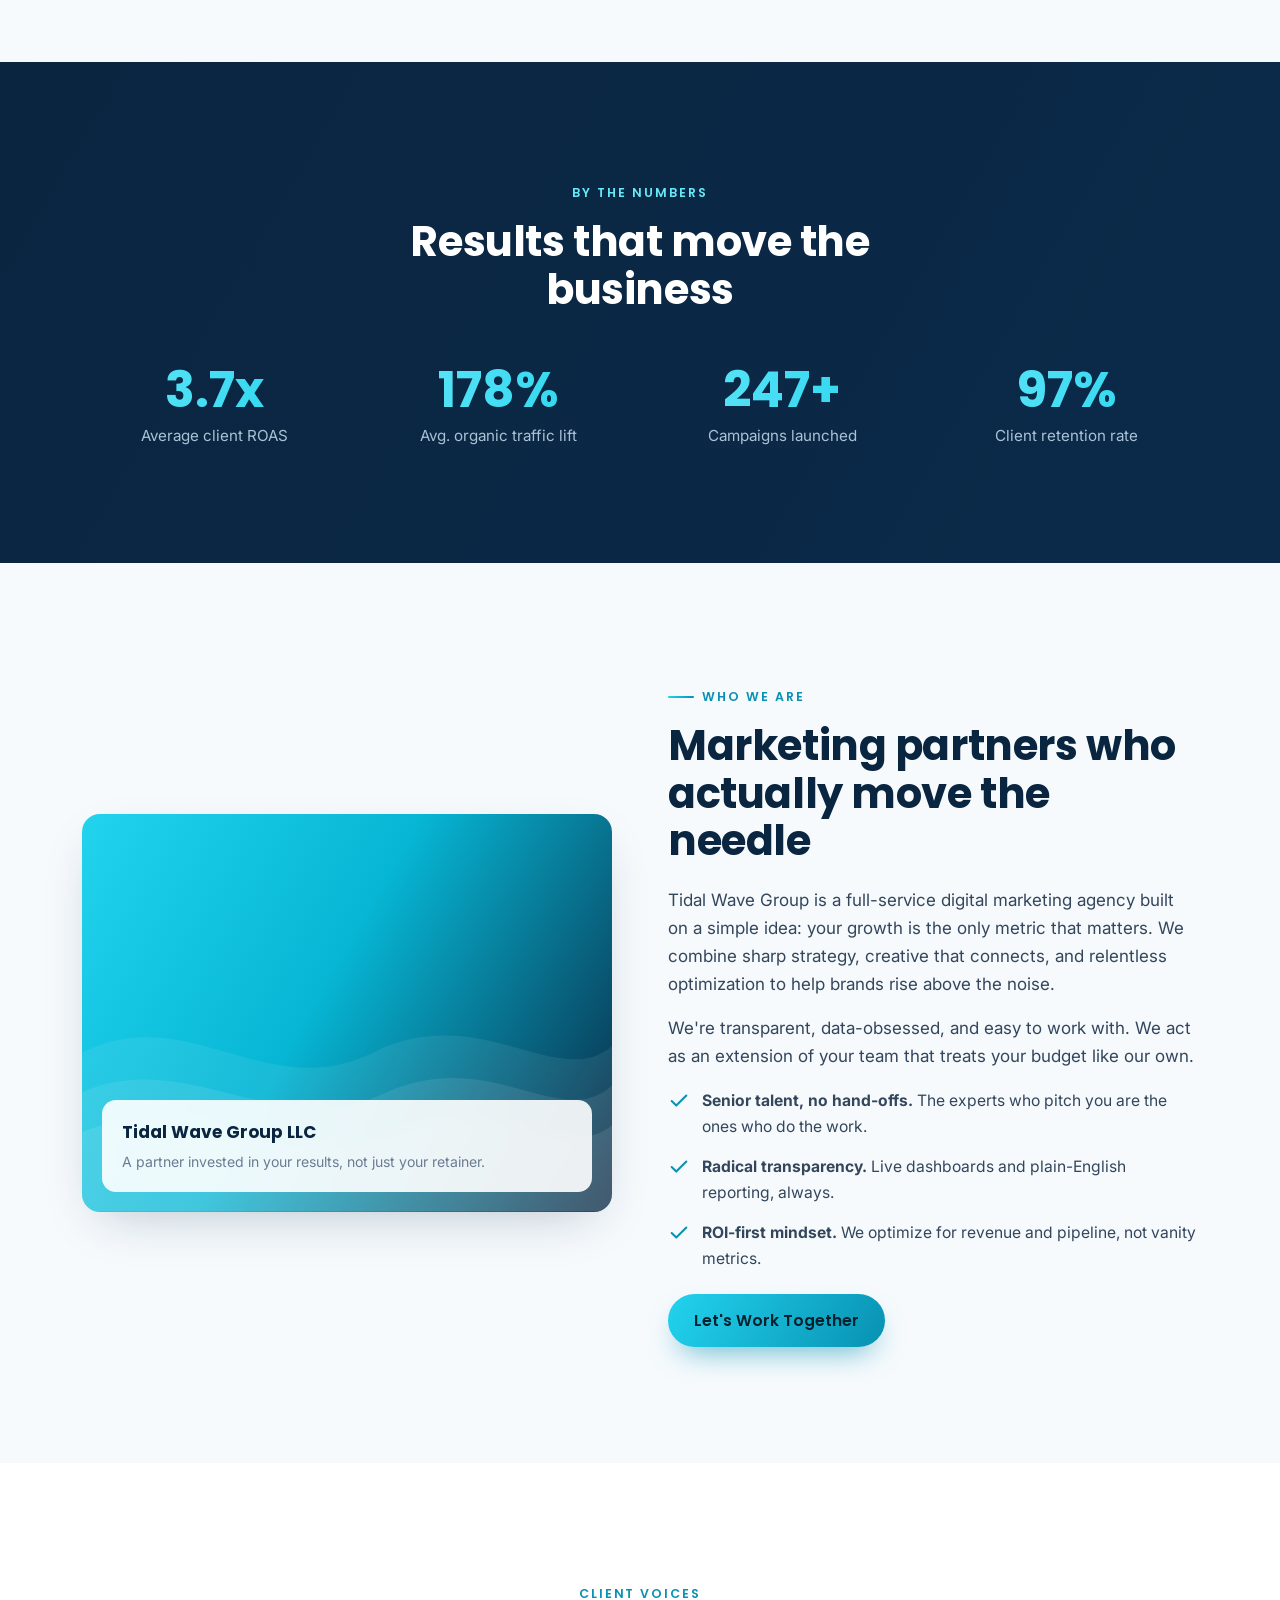
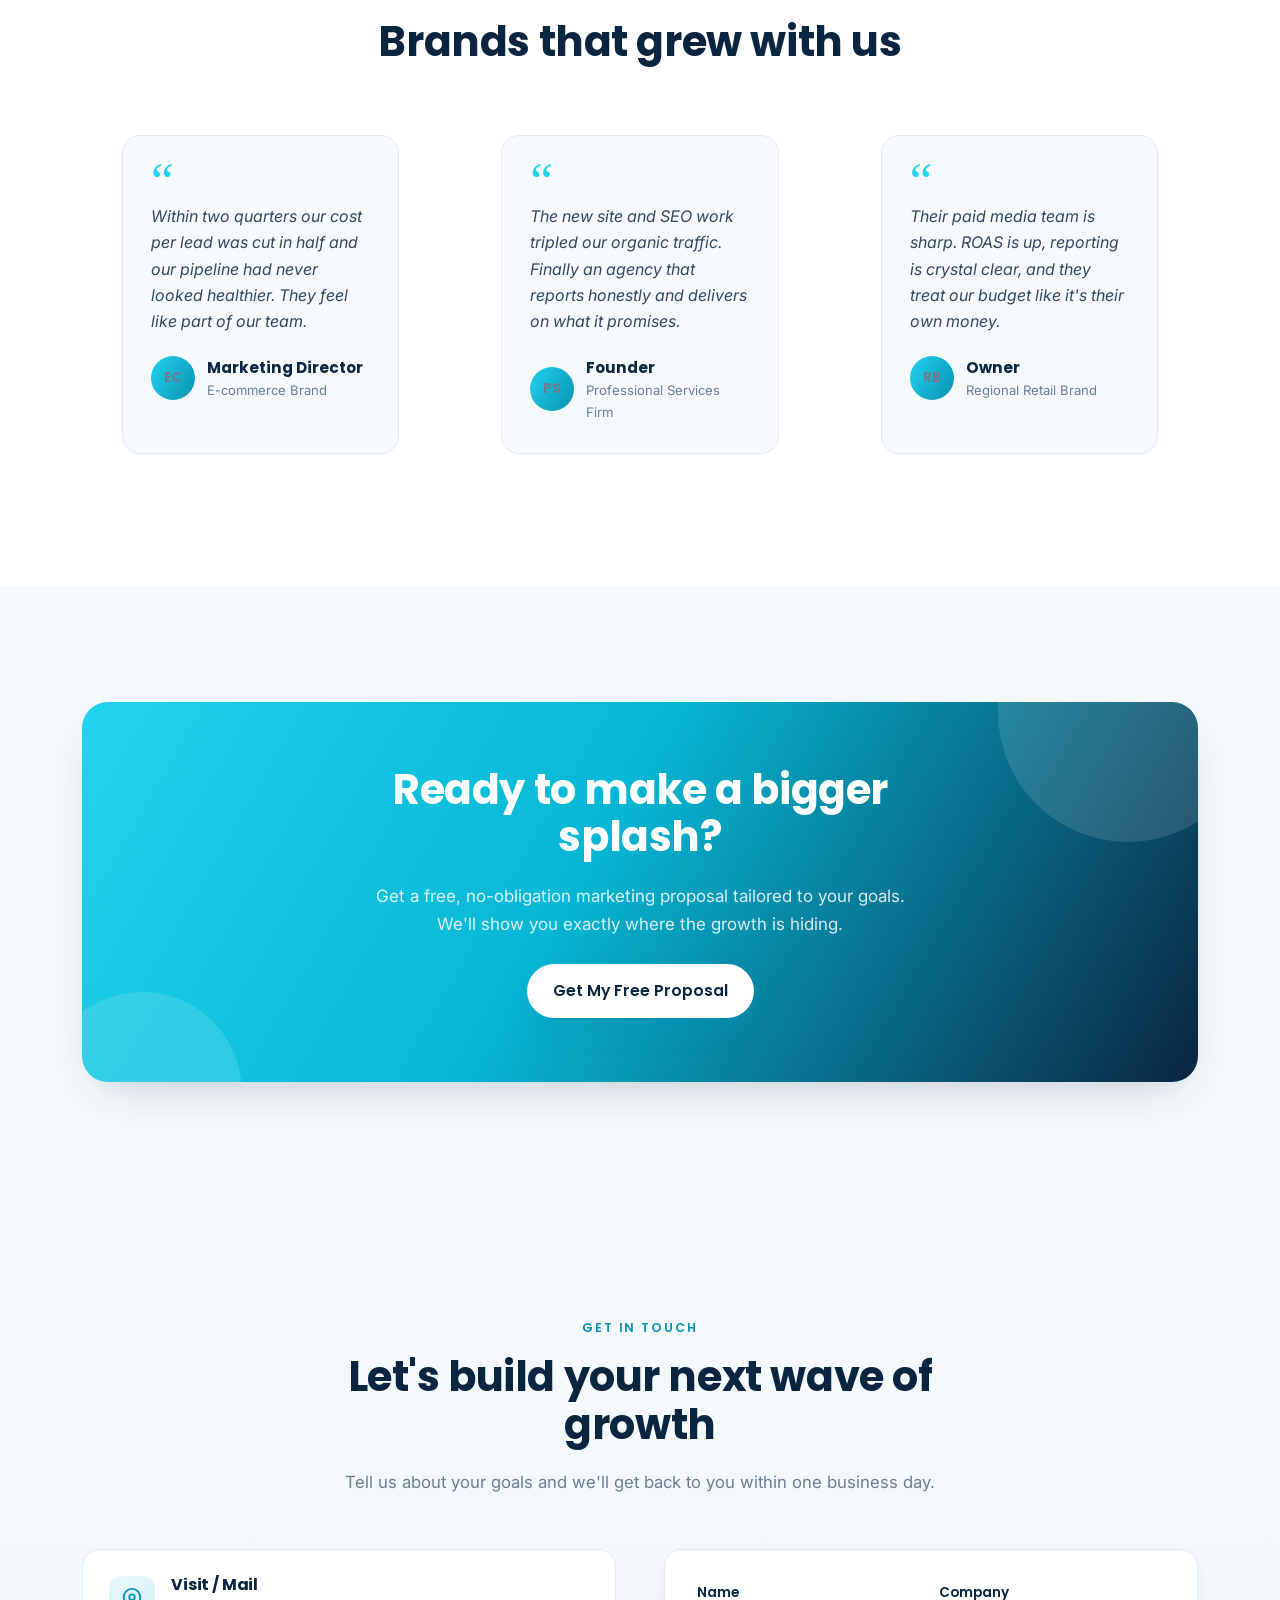
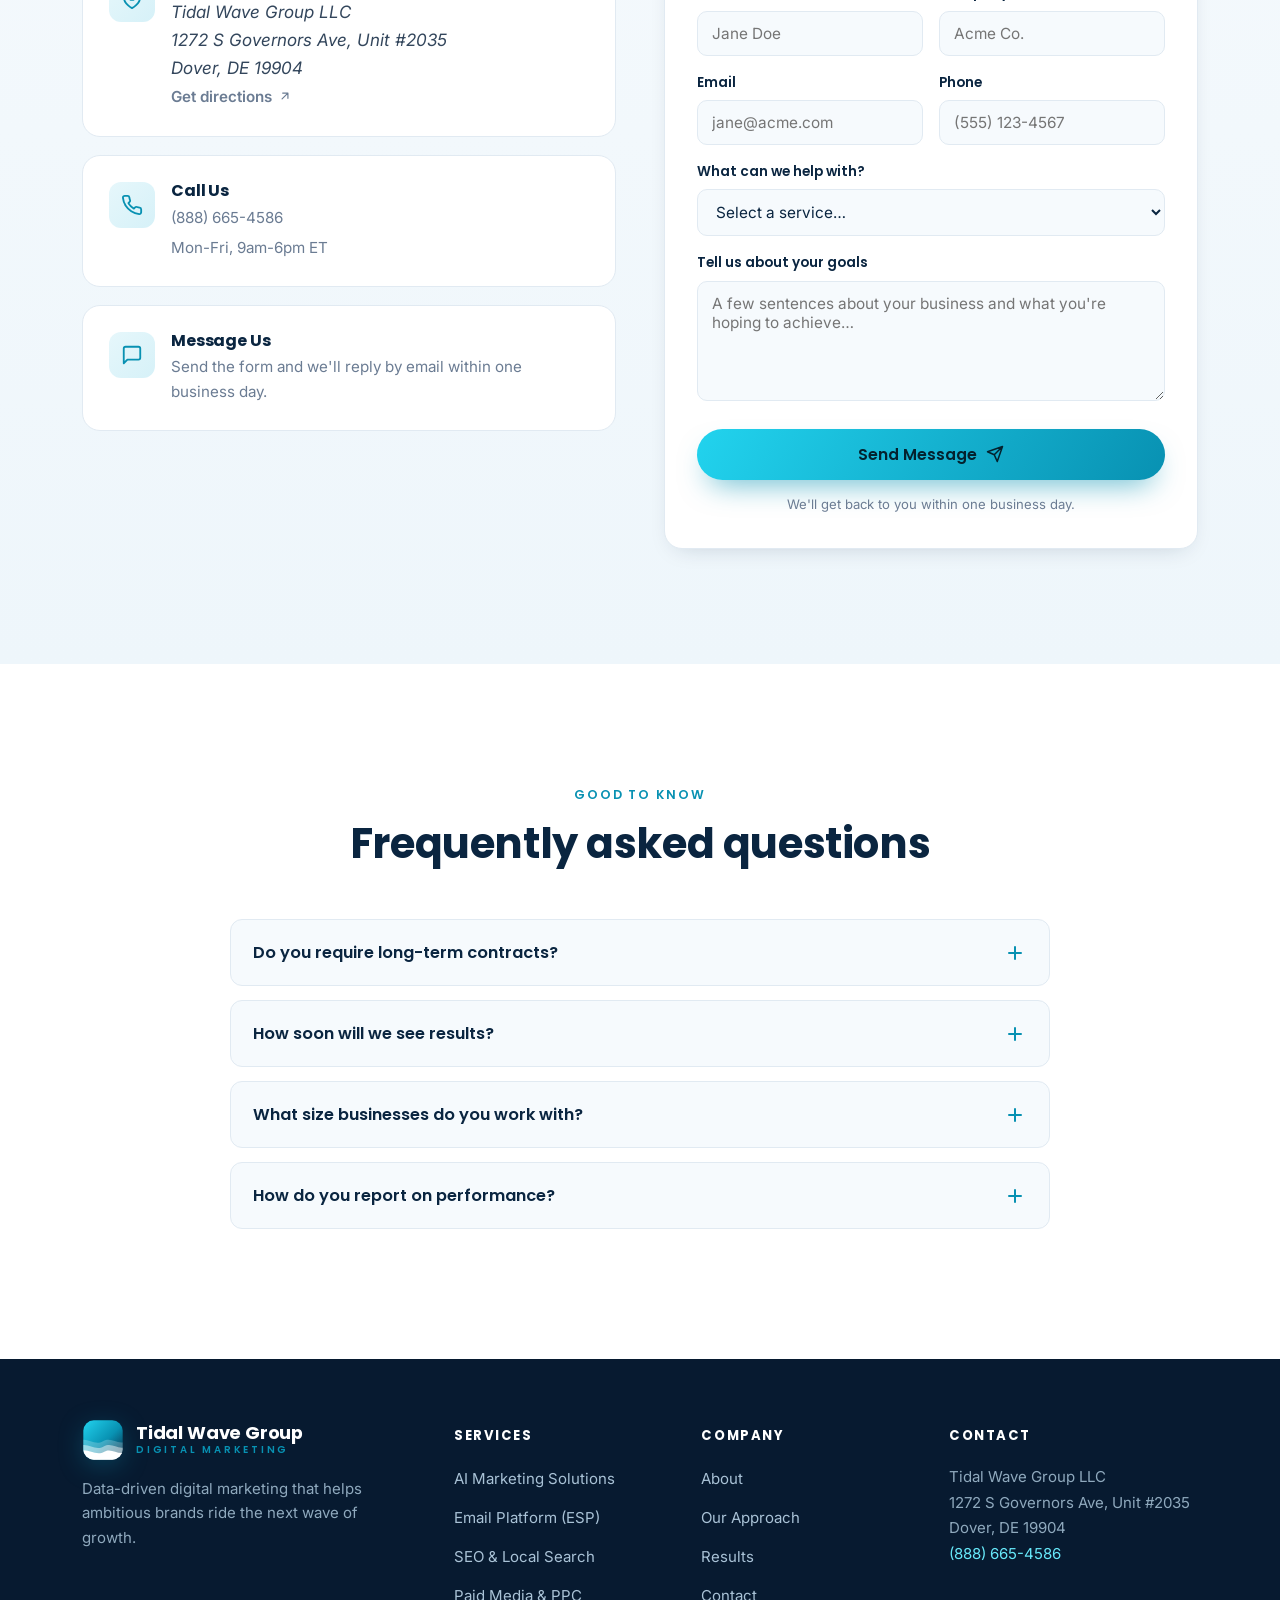
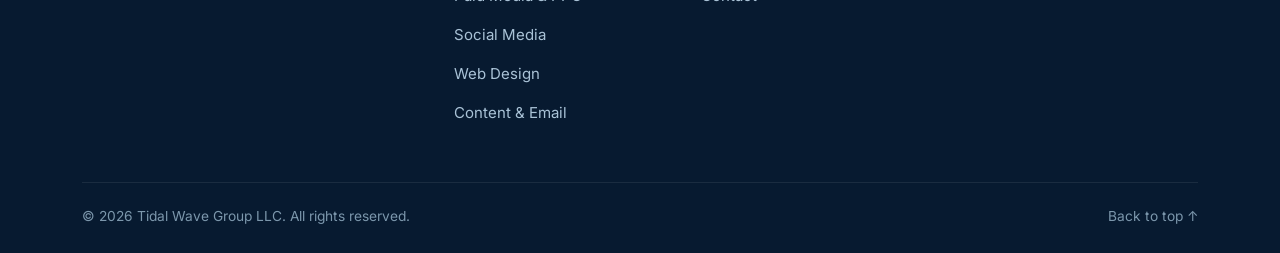
==== commit e2404f85: "Feature AI and ESP services first; white-label ESP as our own platform - Reorder the services grid s" ====
--- a/index.html
+++ b/index.html
@@ -168,6 +168,22 @@
       </div>
 
       <div class="grid cols-3">
+        <!-- AI Marketing Solutions -->
+        <article class="card reveal">
+          <div class="ico"><svg viewBox="0 0 24 24" fill="none" stroke="currentColor" stroke-width="2" stroke-linecap="round" stroke-linejoin="round"><path d="M12 2l1.8 5.2L19 9l-5.2 1.8L12 16l-1.8-5.2L5 9l5.2-1.8z"/><path d="M18.5 14l.9 2.6L22 17.5l-2.6.9L18.5 21l-.9-2.6L15 17.5l2.6-.9z"/></svg></div>
+          <h3>AI Marketing Solutions</h3>
+          <p>Put practical AI to work across your funnel to save time, personalize at scale, and surface growth your competitors miss.</p>
+          <ul><li>AI chat assistants for support &amp; lead capture</li><li>AI-assisted content &amp; ad creative at scale</li><li>Predictive analytics &amp; smart automation</li></ul>
+        </article>
+
+        <!-- Email Platform / ESP -->
+        <article class="card reveal">
+          <div class="ico"><svg viewBox="0 0 24 24" fill="none" stroke="currentColor" stroke-width="2" stroke-linecap="round" stroke-linejoin="round"><rect x="2" y="4" width="20" height="16" rx="2"/><path d="m22 7-10 6L2 7"/></svg></div>
+          <h3>Email Platform (ESP)</h3>
+          <p>Our own fully managed email platform, giving you enterprise-grade sending and deliverability without the enterprise overhead.</p>
+          <ul><li>Managed sending platform &amp; onboarding</li><li>Deliverability, SPF / DKIM / DMARC &amp; IP warmup</li><li>List management, segmentation &amp; reporting</li></ul>
+        </article>
+
         <!-- SEO -->
         <article class="card reveal">
           <div class="ico"><svg viewBox="0 0 24 24" fill="none" stroke="currentColor" stroke-width="2" stroke-linecap="round" stroke-linejoin="round"><circle cx="11" cy="11" r="7"/><path d="M21 21l-4.3-4.3"/></svg></div>
@@ -214,22 +230,6 @@
           <h3>Branding &amp; Creative</h3>
           <p>Distinctive identity, messaging, and design that make your brand impossible to ignore.</p>
           <ul><li>Logo &amp; visual identity systems</li><li>Messaging &amp; positioning</li><li>Ad creative &amp; graphic design</li></ul>
-        </article>
-
-        <!-- Email Platform / ESP -->
-        <article class="card reveal">
-          <div class="ico"><svg viewBox="0 0 24 24" fill="none" stroke="currentColor" stroke-width="2" stroke-linecap="round" stroke-linejoin="round"><rect x="2" y="4" width="20" height="16" rx="2"/><path d="m22 7-10 6L2 7"/></svg></div>
-          <h3>Email Platform (ESP)</h3>
-          <p>A fully managed email service platform through our ESP partnership, giving you enterprise-grade sending without the enterprise overhead.</p>
-          <ul><li>Managed sending platform &amp; onboarding</li><li>Deliverability, SPF / DKIM / DMARC &amp; IP warmup</li><li>List management, segmentation &amp; reporting</li></ul>
-        </article>
-
-        <!-- AI Marketing Solutions -->
-        <article class="card reveal">
-          <div class="ico"><svg viewBox="0 0 24 24" fill="none" stroke="currentColor" stroke-width="2" stroke-linecap="round" stroke-linejoin="round"><path d="M12 2l1.8 5.2L19 9l-5.2 1.8L12 16l-1.8-5.2L5 9l5.2-1.8z"/><path d="M18.5 14l.9 2.6L22 17.5l-2.6.9L18.5 21l-.9-2.6L15 17.5l2.6-.9z"/></svg></div>
-          <h3>AI Marketing Solutions</h3>
-          <p>Put practical AI to work across your funnel to save time, personalize at scale, and surface growth your competitors miss.</p>
-          <ul><li>AI chat assistants for support &amp; lead capture</li><li>AI-assisted content &amp; ad creative at scale</li><li>Predictive analytics &amp; smart automation</li></ul>
         </article>
       </div>
     </div>
@@ -425,14 +425,14 @@
             <label for="service">What can we help with?</label>
             <select id="service" name="service">
               <option value="">Select a service…</option>
+              <option>AI Marketing Solutions</option>
+              <option>Email Platform (ESP)</option>
               <option>SEO &amp; Local Search</option>
               <option>Paid Media &amp; PPC</option>
               <option>Social Media Marketing</option>
               <option>Web Design &amp; Development</option>
               <option>Content &amp; Email</option>
               <option>Branding &amp; Creative</option>
-              <option>Email Platform (ESP)</option>
-              <option>AI Marketing Solutions</option>
               <option>Not sure yet, let's talk</option>
             </select>
           </div>
@@ -493,13 +493,13 @@
         <div>
           <h5>Services</h5>
           <ul>
+            <li><a href="#services">AI Marketing Solutions</a></li>
+            <li><a href="#services">Email Platform (ESP)</a></li>
             <li><a href="#services">SEO &amp; Local Search</a></li>
             <li><a href="#services">Paid Media &amp; PPC</a></li>
             <li><a href="#services">Social Media</a></li>
             <li><a href="#services">Web Design</a></li>
             <li><a href="#services">Content &amp; Email</a></li>
-            <li><a href="#services">Email Platform (ESP)</a></li>
-            <li><a href="#services">AI Marketing Solutions</a></li>
           </ul>
         </div>
         <div>
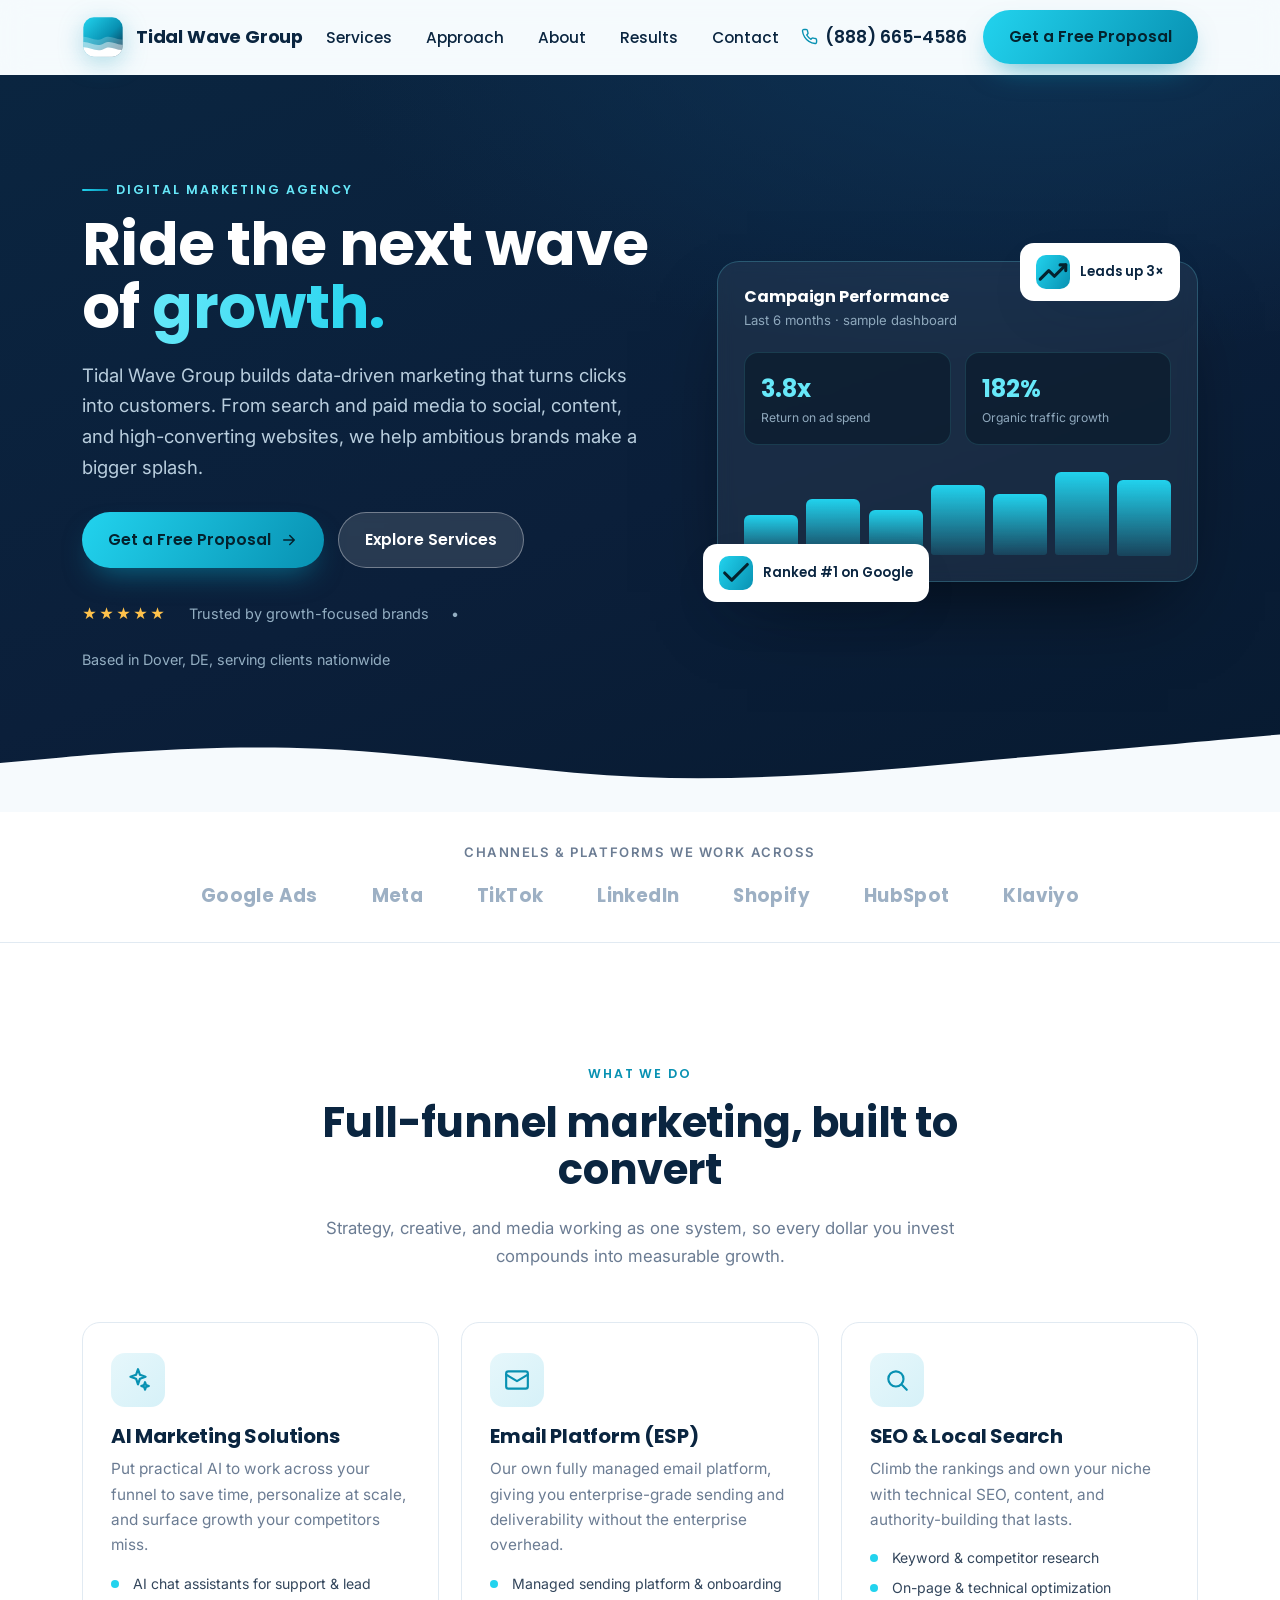
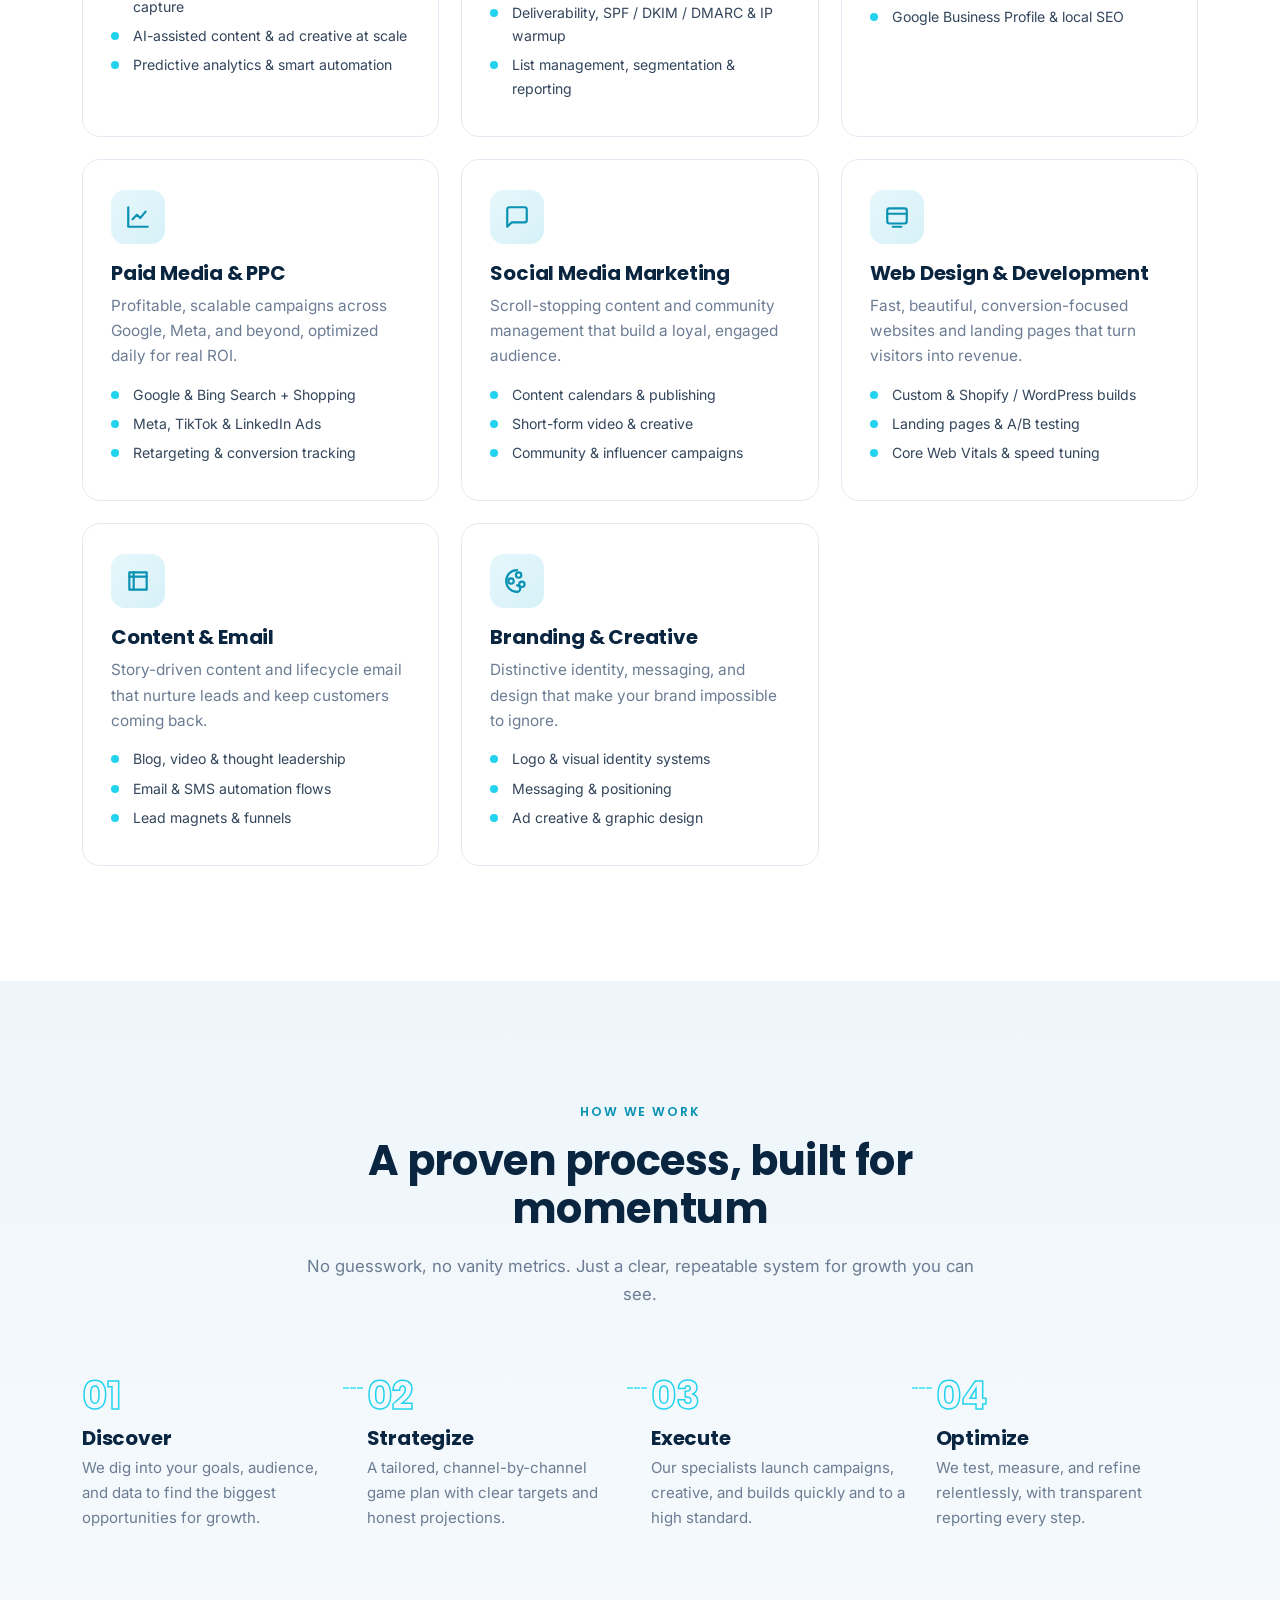
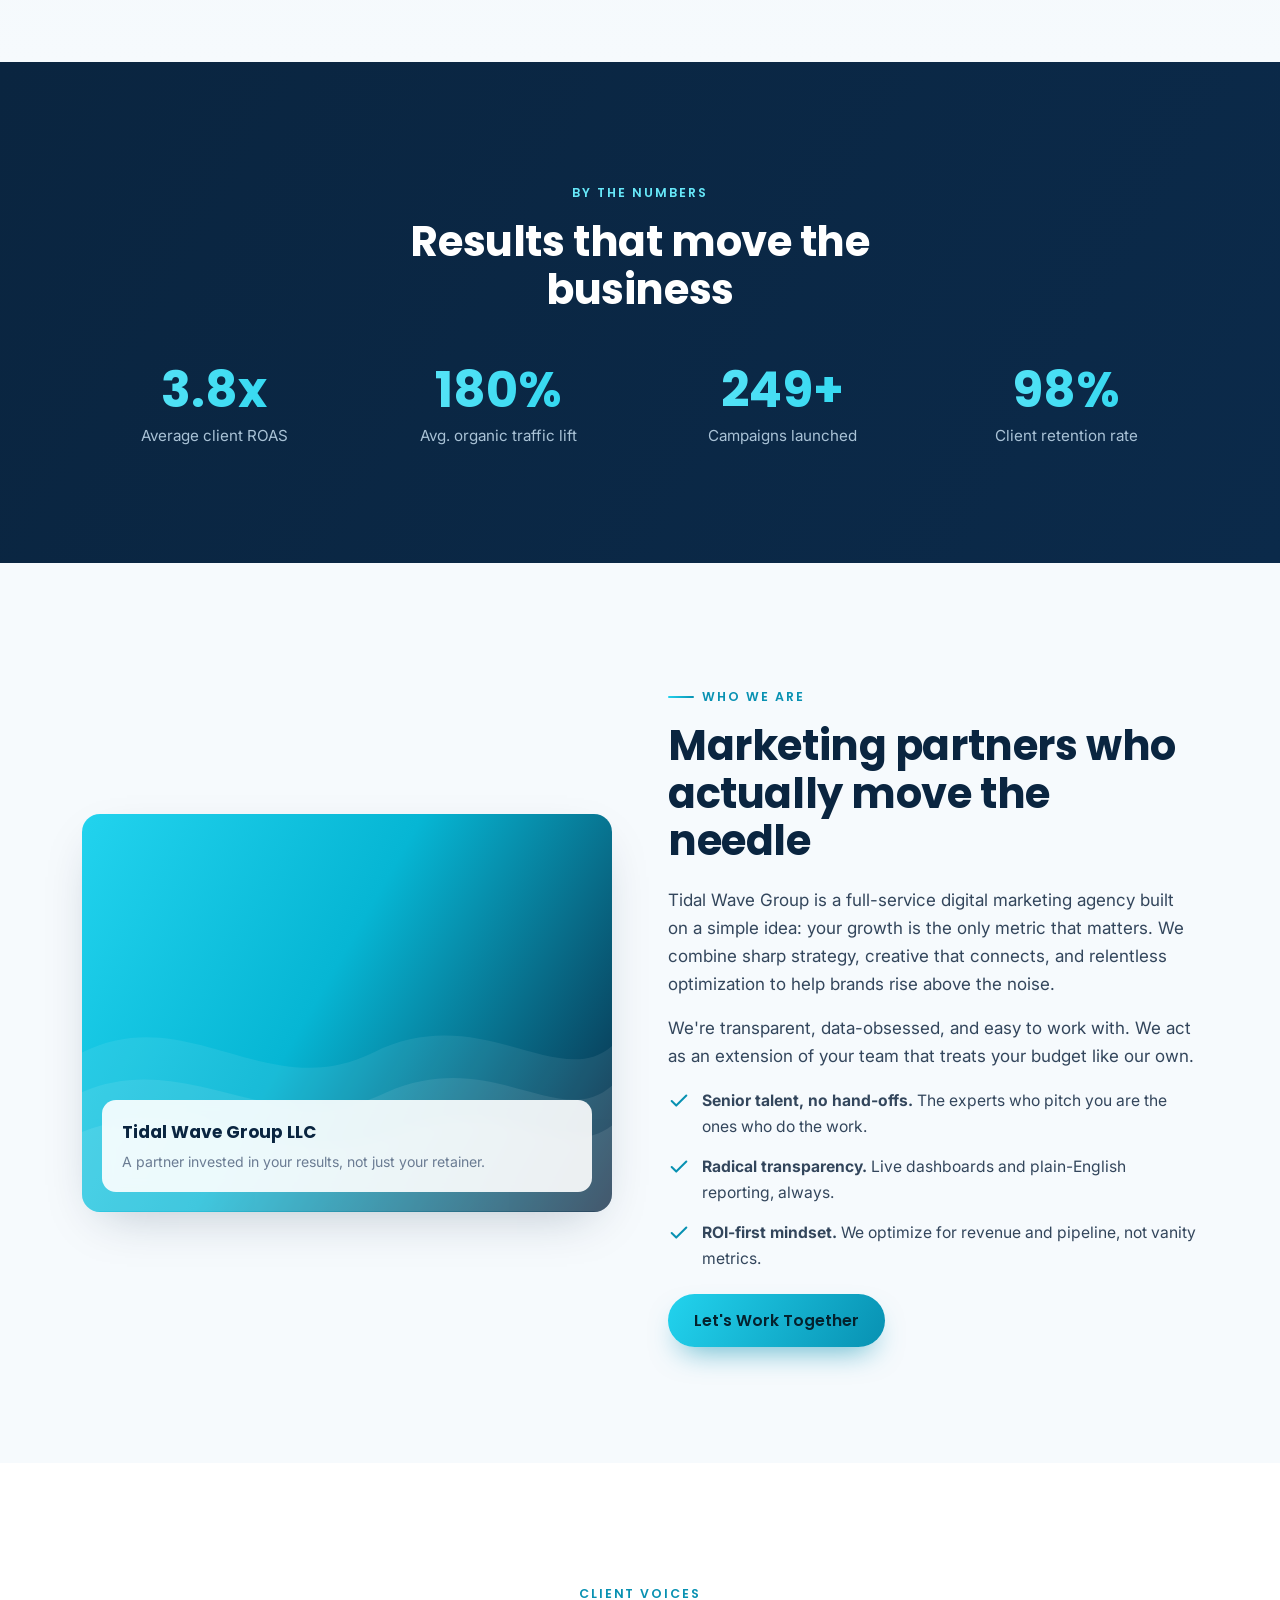
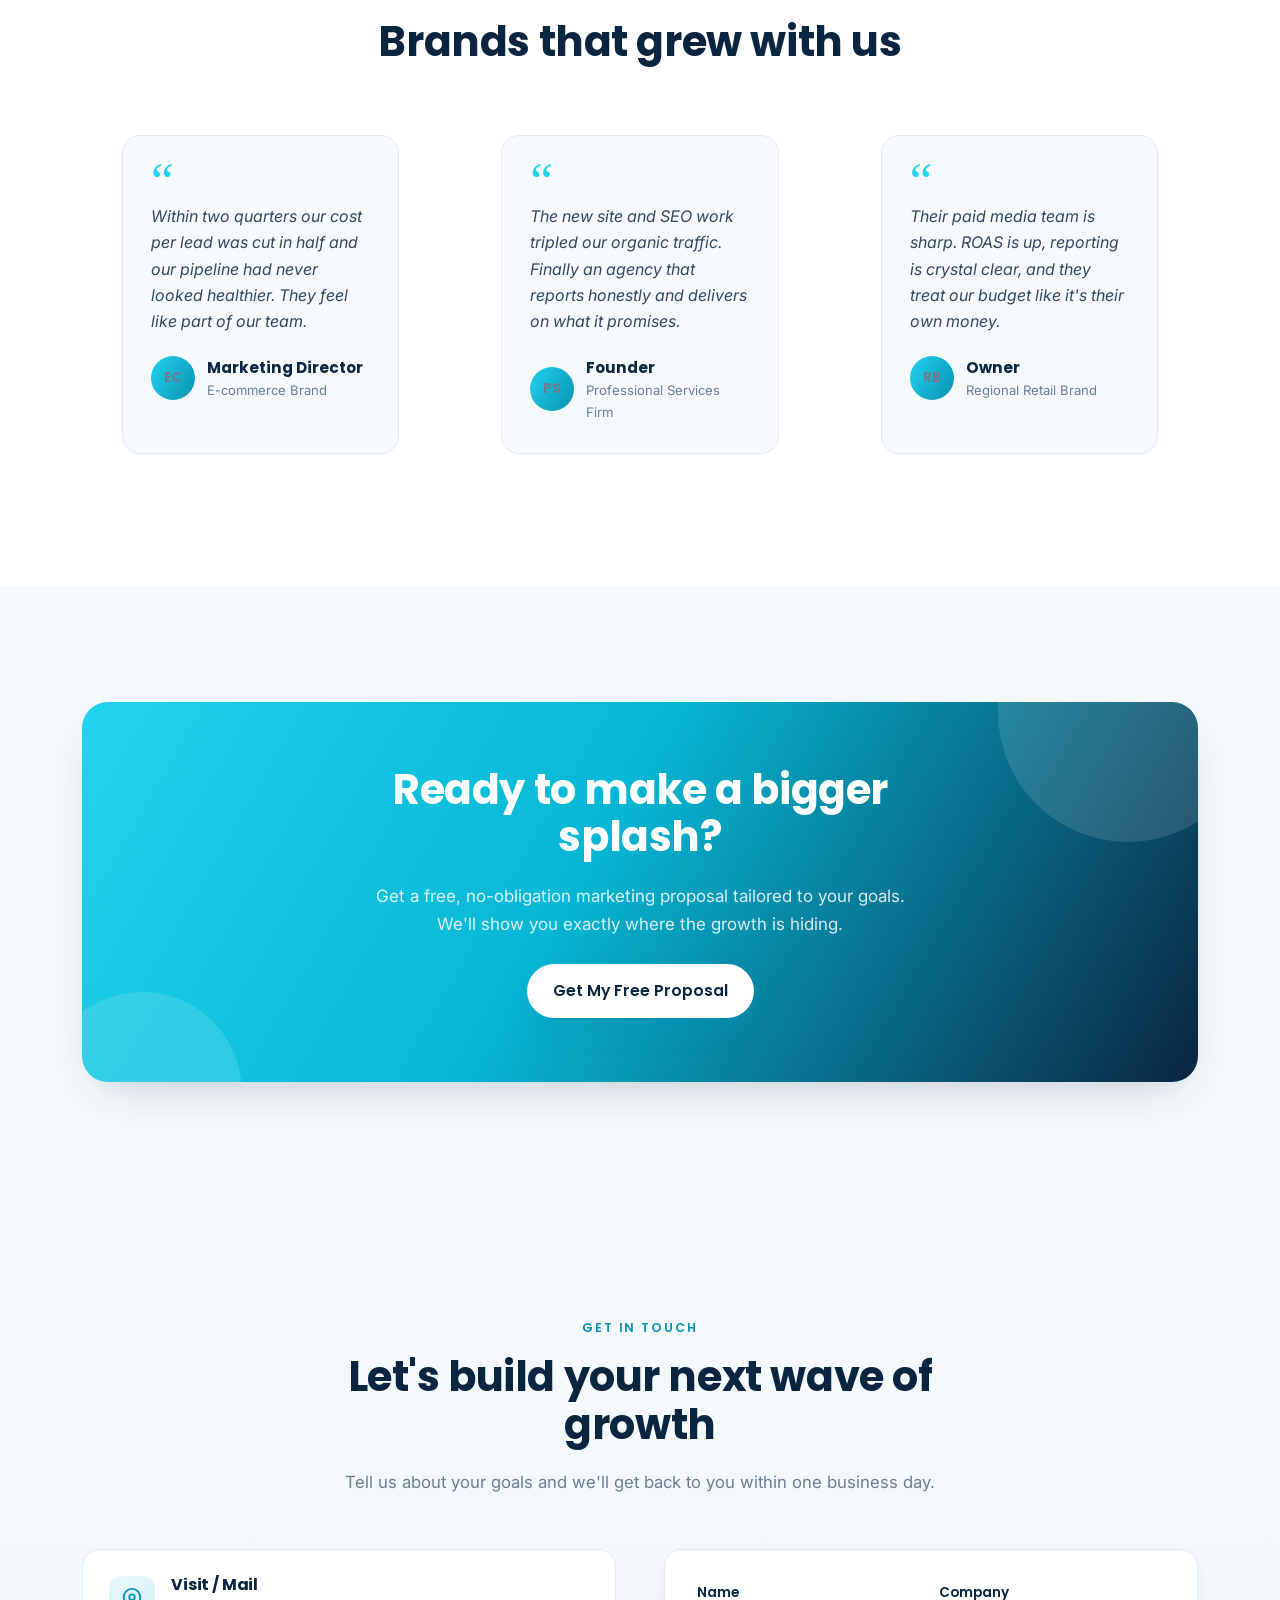
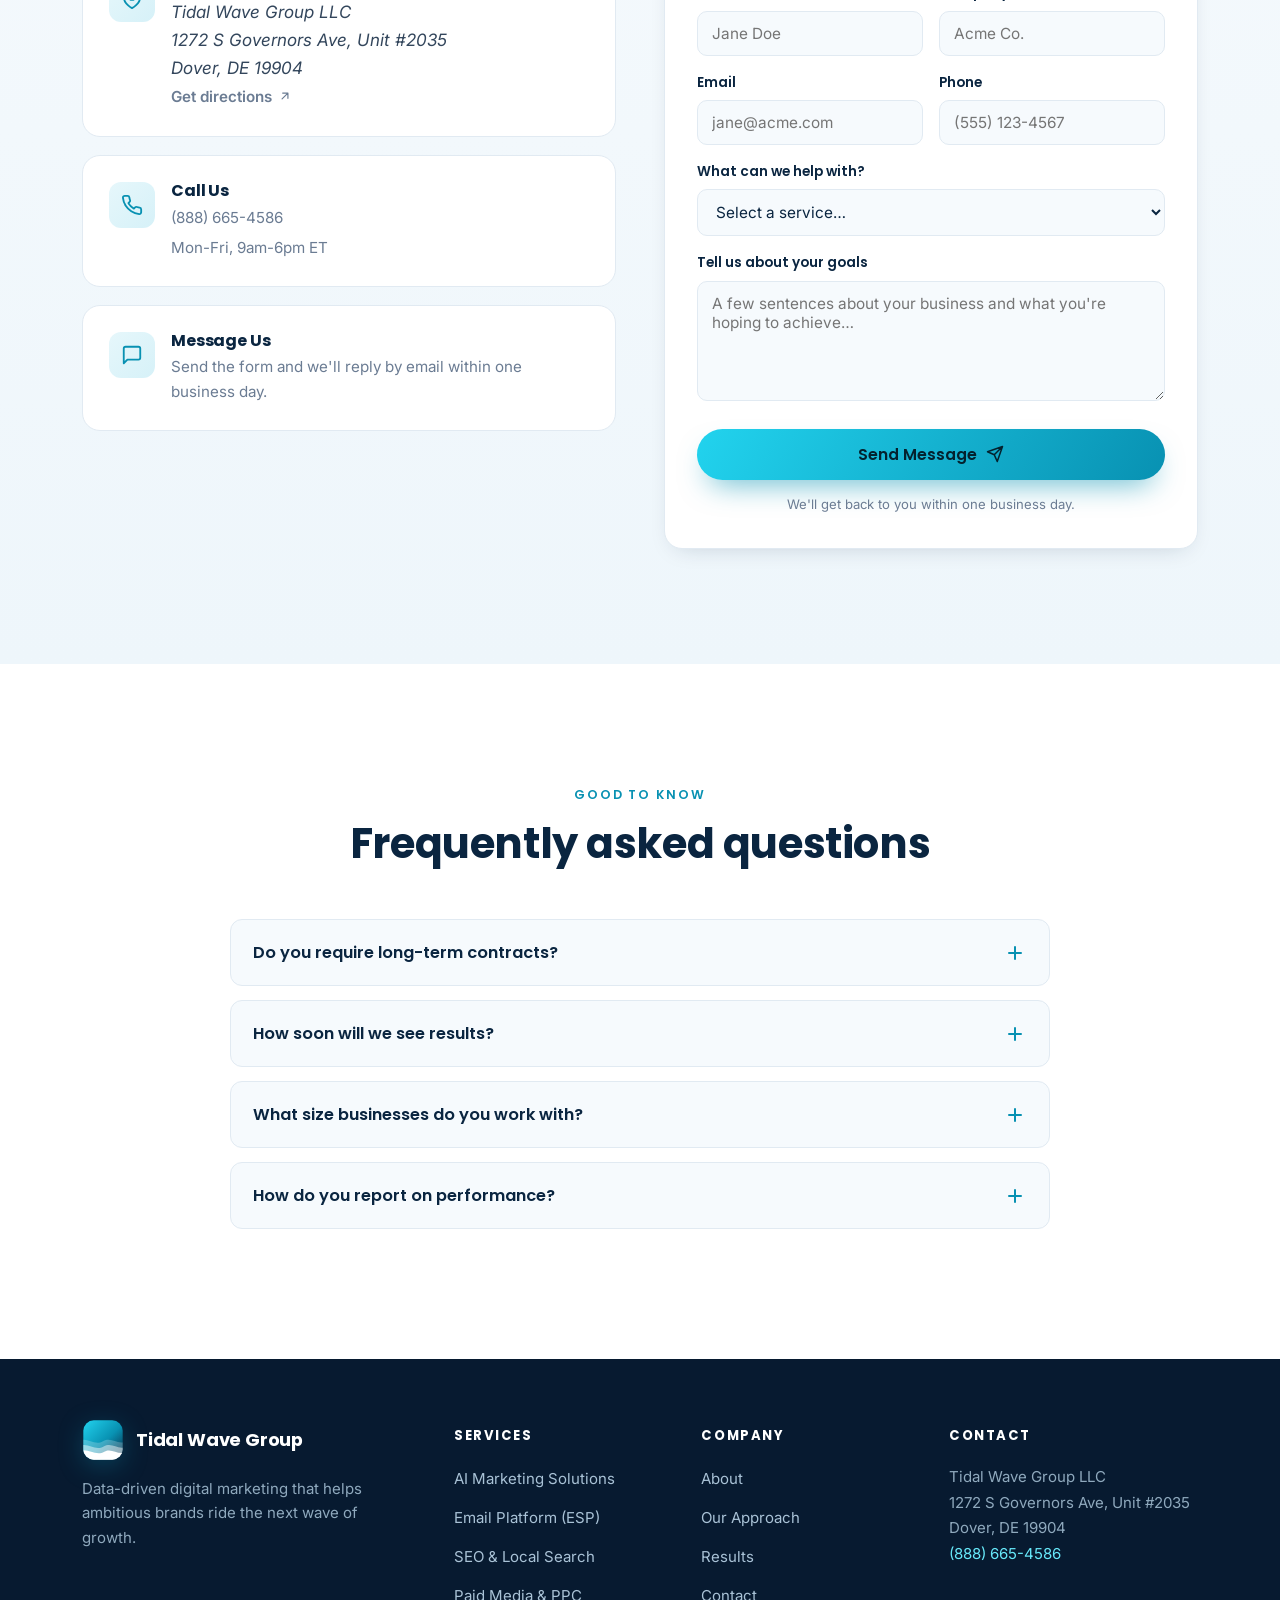
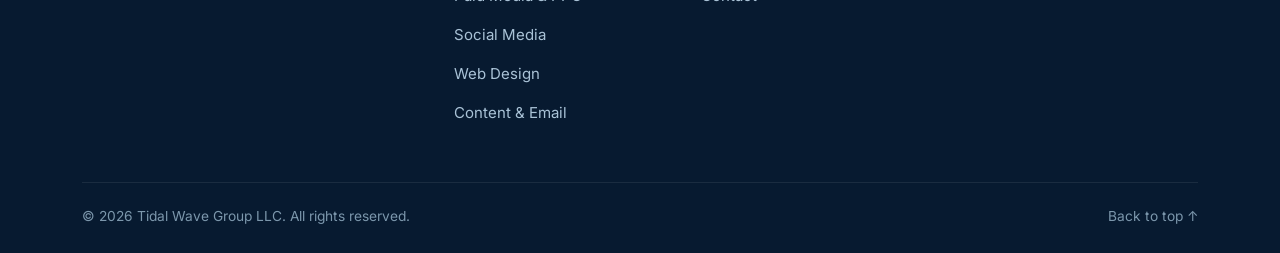
==== commit 0eeb388f: "Remove 'Digital Marketing' tagline under the logo wordmark Drop the tagline line beneath the brand n" ====
--- a/index.html
+++ b/index.html
@@ -54,7 +54,7 @@
       <nav class="nav" id="nav">
         <a class="brand" href="#top" aria-label="Tidal Wave Group home">
           <img class="brand__mark" src="assets/img/logo-mark.svg" alt="" />
-          <span class="brand__name">Tidal Wave Group<span>DIGITAL MARKETING</span></span>
+          <span class="brand__name">Tidal Wave Group</span>
         </a>
 
         <ul class="nav__links">
@@ -486,7 +486,7 @@
         <div>
           <a class="brand" href="#top" style="margin-bottom:16px">
             <img class="brand__mark" src="assets/img/logo-mark.svg" alt="" />
-            <span class="brand__name" style="color:#fff">Tidal Wave Group<span>DIGITAL MARKETING</span></span>
+            <span class="brand__name" style="color:#fff">Tidal Wave Group</span>
           </a>
           <p>Data-driven digital marketing that helps ambitious brands ride the next wave of growth.</p>
         </div>
